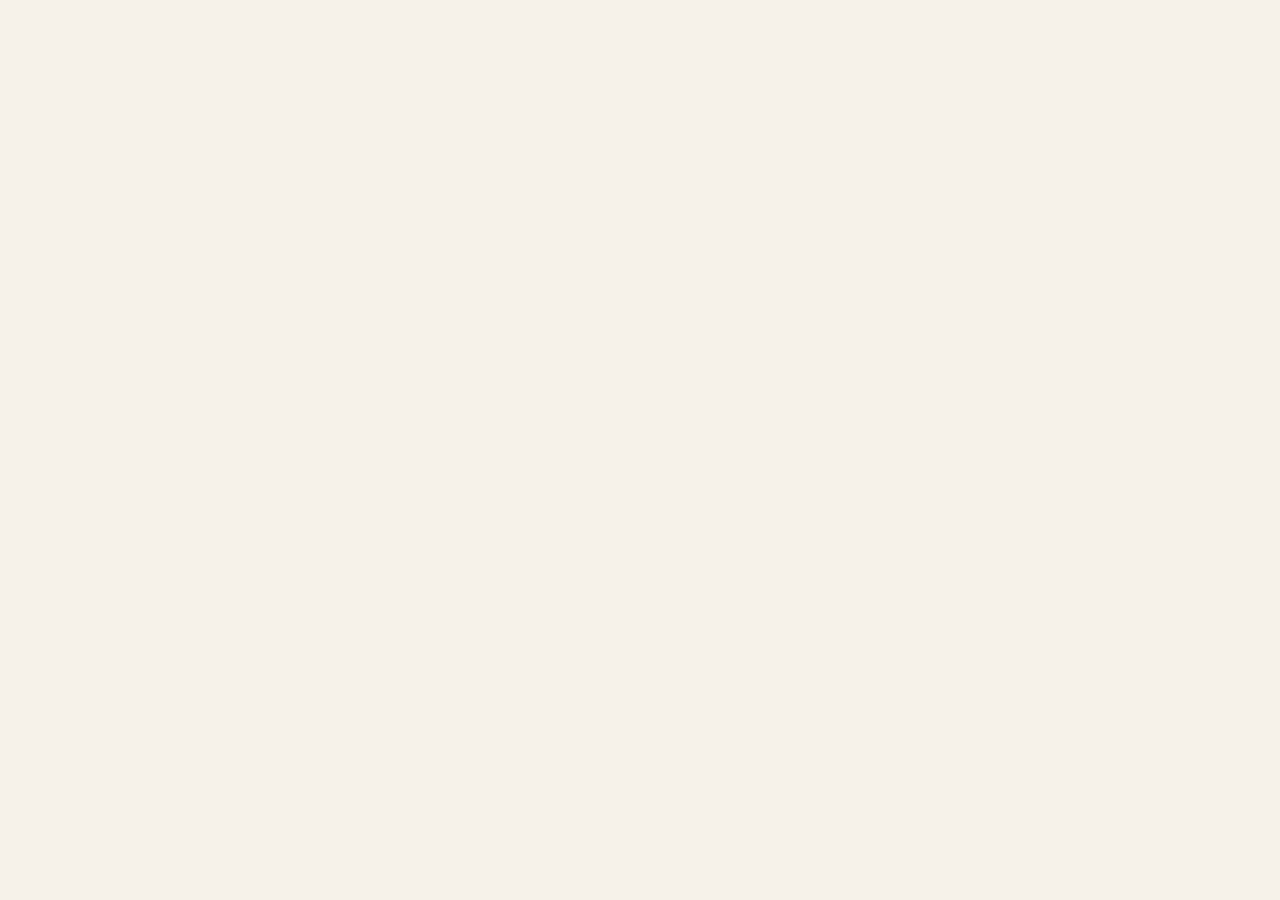
==== index.html @ 8d979647 "actualización SEO" ====
<!DOCTYPE html>
<html lang="es-CL">
<head>
<meta charset="UTF-8">
<!-- Favicons -->
<link rel="icon" type="image/x-icon" href="favicon.ico">
<link rel="icon" type="image/png" sizes="32x32" href="favicon-32.png">
<link rel="apple-touch-icon" sizes="180x180" href="favicon-apple.png">
<link rel="icon" type="image/png" sizes="192x192" href="favicon-192.png">
<link rel="icon" type="image/png" sizes="512x512" href="favicon-512.png">
<meta name="theme-color" content="#050d24">
<meta name="viewport" content="width=device-width, initial-scale=1">

<!-- SEO primario -->
<!-- Geo / local SEO -->
<meta name="geo.region" content="CL-RM">
<meta name="geo.placename" content="Santiago, Chile">
<meta name="geo.position" content="-33.4569;-70.6483">
<meta name="ICBM" content="-33.4569, -70.6483">
<title>RH Gerencial — Consultoría RRHH para PYMEs | Chile y Perú</title>
<meta name="description" content="Consultoría RRHH para PYMEs en Chile y Perú. Diagnóstico, auditoría laboral, transformación digital y cumplimiento normativo. Experiencia gerencial real.">
<meta name="robots" content="index, follow">

<!-- hreflang: CL y PE comparten contenido en español -->
<link rel="alternate" hreflang="es-CL" href="https://rhgerencial.cl/">
<link rel="alternate" hreflang="es-PE" href="https://rhgerencial.cl/">
<link rel="alternate" hreflang="x-default" href="https://rhgerencial.cl/">
<link rel="canonical" href="https://rhgerencial.cl/">

<!-- Open Graph / LinkedIn / Facebook -->
<meta property="og:type" content="website">
<meta property="og:url" content="https://rhgerencial.cl/">
<meta property="og:title" content="RH Gerencial — Consultoría Senior en Gestión de Personas">
<meta property="og:description" content="Escalamos tu área de Personas con experiencia gerencial. RRHH duro, transformación digital y cumplimiento normativo para PYMEs y empresas medianas en Chile y Perú.">
<meta property="og:image" content="https://rhgerencial.cl/assets/og-image.png">
<meta property="og:image:width" content="1200">
<meta property="og:image:height" content="630">
<meta property="og:locale" content="es_CL">
<meta property="og:site_name" content="RH Gerencial">

<!-- Twitter / X Card -->
<meta name="twitter:card" content="summary_large_image">
<meta name="twitter:url" content="https://rhgerencial.cl/">
<meta name="twitter:title" content="RH Gerencial — Consultoría Senior en Gestión de Personas">
<meta name="twitter:description" content="Escalamos tu área de Personas con experiencia gerencial. RRHH duro, transformación digital y cumplimiento normativo para PYMEs en Chile y Perú.">
<meta name="twitter:image" content="https://rhgerencial.cl/assets/og-image.png">

<!-- Schema.org structured data -->
<script type="application/ld+json">
{
  "@context": "https://schema.org",
  "@type": "ProfessionalService",
  "name": "RH Gerencial",
  "description": "Consultoría senior en gestión de personas para PYMEs y empresas medianas. Implementación de procesos de RRHH, transformación digital y cumplimiento normativo.",
  "url": "https://rhgerencial.cl",
  "image": "https://rhgerencial.cl/assets/paola.jpg",
  "logo": "https://rhgerencial.cl/favicon-512.png",
  "telephone": "+56978592310",
  "email": "paolagonzalez@rhgerencial.cl",
  "slogan": "Estrategia · Personas · Resultados",
  "address": {
    "@type": "PostalAddress",
    "addressLocality": "Santiago",
    "addressRegion": "Región Metropolitana",
    "addressCountry": "CL"
  },
  "geo": {
    "@type": "GeoCoordinates",
    "latitude": -33.4569,
    "longitude": -70.6483
  },
  "areaServed": [
    {
      "@type": "Country",
      "name": "Chile"
    },
    {
      "@type": "Country",
      "name": "Perú"
    }
  ],
  "sameAs": [
    "https://www.linkedin.com/in/pao-gonzalez/"
  ],
  "contactPoint": {
    "@type": "ContactPoint",
    "telephone": "+56978592310",
    "contactType": "customer service",
    "availableLanguage": "Spanish"
  },
  "knowsAbout": [
    "Gestión de Recursos Humanos",
    "Auditoría Laboral",
    "Transformación Digital RRHH",
    "Reclutamiento y Selección",
    "Cumplimiento Normativo Laboral",
    "Ley Karin",
    "Ley 40 Horas",
    "HRIS",
    "Desarrollo Organizacional"
  ],
  "founder": {
    "@type": "Person",
    "name": "Paola González",
    "jobTitle": "Consultora Senior y Fundadora",
    "sameAs": "https://www.linkedin.com/in/pao-gonzalez/"
  },
  "hasOfferCatalog": {
    "@type": "OfferCatalog",
    "name": "Servicios de Consultoría RRHH",
    "itemListElement": [
      {
        "@type": "Offer",
        "itemOffered": {
          "@type": "Service",
          "name": "Diagnóstico RRHH",
          "description": "Evaluación integral de cumplimiento, estructura, procesos y brechas críticas del área de personas."
        }
      },
      {
        "@type": "Offer",
        "itemOffered": {
          "@type": "Service",
          "name": "Auditoría Laboral",
          "description": "Revisión de nómina, cotizaciones, contratos, reglamentos y preparación ante fiscalizaciones."
        }
      },
      {
        "@type": "Offer",
        "itemOffered": {
          "@type": "Service",
          "name": "Implementación de Procesos RRHH",
          "description": "Diseño e instalación de onboarding, evaluación de desempeño y clima organizacional."
        }
      },
      {
        "@type": "Offer",
        "itemOffered": {
          "@type": "Service",
          "name": "Reclutamiento y Hunting Ejecutivo",
          "description": "Búsqueda y selección de talento clave en posiciones técnicas, profesionales y gerenciales."
        }
      },
      {
        "@type": "Offer",
        "itemOffered": {
          "@type": "Service",
          "name": "Transformación Digital RRHH",
          "description": "Implementación de HRIS, ATS, firma digital, automatización y herramientas de IA aplicada."
        }
      },
      {
        "@type": "Offer",
        "itemOffered": {
          "@type": "Service",
          "name": "Cumplimiento Normativo Laboral",
          "description": "Adecuación a Ley Karin, Ley 40 Horas, reglamento interno y prevención de riesgos."
        }
      },
      {
        "@type": "Offer",
        "itemOffered": {
          "@type": "Service",
          "name": "Mentoría y Dirección Externa de RRHH",
          "description": "Acompañamiento estratégico continuo al equipo interno para escalar el área de personas."
        }
      }
    ]
  }
}
</script>
<script type="application/ld+json">
{
  "@context": "https://schema.org",
  "@type": "Person",
  "name": "Paola González",
  "jobTitle": "Consultora Senior en Gestión de Personas",
  "description": "Más de 15 años como Gerente y Sub-Gerente de RRHH en ingeniería, telecomunicaciones, retail y start-ups en Chile y Perú. Fundadora de RH Gerencial.",
  "url": "https://rhgerencial.cl",
  "image": "https://rhgerencial.cl/assets/paola.jpg",
  "sameAs": [
    "https://www.linkedin.com/in/pao-gonzalez/"
  ],
  "worksFor": {
    "@type": "Organization",
    "name": "RH Gerencial",
    "url": "https://rhgerencial.cl"
  },
  "knowsAbout": [
    "Recursos Humanos",
    "Gestión de Personas",
    "Transformación Digital",
    "Cumplimiento Laboral Chile",
    "Desarrollo Organizacional"
  ]
}
</script>

<!-- Preload fuentes críticas (latin, primera pantalla) -->
<link rel="preload" href="fonts/font-16.woff2" as="font" type="font/woff2" crossorigin>
<link rel="preload" href="fonts/font-04.woff2" as="font" type="font/woff2" crossorigin>

<!-- Fuentes locales (sin Google Fonts en runtime) -->
<style>
/* latin-ext */
@font-face {
  font-family: 'Instrument Serif';
  font-style: italic;
  font-weight: 400;
  font-display: swap;
  src: url("fonts/font-01.woff2") format('woff2');
  unicode-range: U+0100-02BA, U+02BD-02C5, U+02C7-02CC, U+02CE-02D7, U+02DD-02FF, U+0304, U+0308, U+0329, U+1D00-1DBF, U+1E00-1E9F, U+1EF2-1EFF, U+2020, U+20A0-20AB, U+20AD-20C0, U+2113, U+2C60-2C7F, U+A720-A7FF;
}
/* latin */
@font-face {
  font-family: 'Instrument Serif';
  font-style: italic;
  font-weight: 400;
  font-display: swap;
  src: url("fonts/font-02.woff2") format('woff2');
  unicode-range: U+0000-00FF, U+0131, U+0152-0153, U+02BB-02BC, U+02C6, U+02DA, U+02DC, U+0304, U+0308, U+0329, U+2000-206F, U+20AC, U+2122, U+2191, U+2193, U+2212, U+2215, U+FEFF, U+FFFD;
}
/* latin-ext */
@font-face {
  font-family: 'Instrument Serif';
  font-style: normal;
  font-weight: 400;
  font-display: swap;
  src: url("fonts/font-03.woff2") format('woff2');
  unicode-range: U+0100-02BA, U+02BD-02C5, U+02C7-02CC, U+02CE-02D7, U+02DD-02FF, U+0304, U+0308, U+0329, U+1D00-1DBF, U+1E00-1E9F, U+1EF2-1EFF, U+2020, U+20A0-20AB, U+20AD-20C0, U+2113, U+2C60-2C7F, U+A720-A7FF;
}
/* latin */
@font-face {
  font-family: 'Instrument Serif';
  font-style: normal;
  font-weight: 400;
  font-display: swap;
  src: url("fonts/font-04.woff2") format('woff2');
  unicode-range: U+0000-00FF, U+0131, U+0152-0153, U+02BB-02BC, U+02C6, U+02DA, U+02DC, U+0304, U+0308, U+0329, U+2000-206F, U+20AC, U+2122, U+2191, U+2193, U+2212, U+2215, U+FEFF, U+FFFD;
}
/* latin-ext */
@font-face {
  font-family: 'JetBrains Mono';
  font-style: normal;
  font-weight: 400;
  font-display: swap;
  src: url("fonts/font-09.woff2") format('woff2');
  unicode-range: U+0100-02BA, U+02BD-02C5, U+02C7-02CC, U+02CE-02D7, U+02DD-02FF, U+0304, U+0308, U+0329, U+1D00-1DBF, U+1E00-1E9F, U+1EF2-1EFF, U+2020, U+20A0-20AB, U+20AD-20C0, U+2113, U+2C60-2C7F, U+A720-A7FF;
}
/* latin */
@font-face {
  font-family: 'JetBrains Mono';
  font-style: normal;
  font-weight: 400;
  font-display: swap;
  src: url("fonts/font-10.woff2") format('woff2');
  unicode-range: U+0000-00FF, U+0131, U+0152-0153, U+02BB-02BC, U+02C6, U+02DA, U+02DC, U+0304, U+0308, U+0329, U+2000-206F, U+20AC, U+2122, U+2191, U+2193, U+2212, U+2215, U+FEFF, U+FFFD;
}
/* latin-ext */
@font-face {
  font-family: 'JetBrains Mono';
  font-style: normal;
  font-weight: 500;
  font-display: swap;
  src: url("fonts/font-09.woff2") format('woff2');
  unicode-range: U+0100-02BA, U+02BD-02C5, U+02C7-02CC, U+02CE-02D7, U+02DD-02FF, U+0304, U+0308, U+0329, U+1D00-1DBF, U+1E00-1E9F, U+1EF2-1EFF, U+2020, U+20A0-20AB, U+20AD-20C0, U+2113, U+2C60-2C7F, U+A720-A7FF;
}
/* latin */
@font-face {
  font-family: 'JetBrains Mono';
  font-style: normal;
  font-weight: 500;
  font-display: swap;
  src: url("fonts/font-10.woff2") format('woff2');
  unicode-range: U+0000-00FF, U+0131, U+0152-0153, U+02BB-02BC, U+02C6, U+02DA, U+02DC, U+0304, U+0308, U+0329, U+2000-206F, U+20AC, U+2122, U+2191, U+2193, U+2212, U+2215, U+FEFF, U+FFFD;
}
/* latin-ext */
@font-face {
  font-family: 'Manrope';
  font-style: normal;
  font-weight: 400;
  font-display: swap;
  src: url("fonts/font-15.woff2") format('woff2');
  unicode-range: U+0100-02BA, U+02BD-02C5, U+02C7-02CC, U+02CE-02D7, U+02DD-02FF, U+0304, U+0308, U+0329, U+1D00-1DBF, U+1E00-1E9F, U+1EF2-1EFF, U+2020, U+20A0-20AB, U+20AD-20C0, U+2113, U+2C60-2C7F, U+A720-A7FF;
}
/* latin */
@font-face {
  font-family: 'Manrope';
  font-style: normal;
  font-weight: 400;
  font-display: swap;
  src: url("fonts/font-16.woff2") format('woff2');
  unicode-range: U+0000-00FF, U+0131, U+0152-0153, U+02BB-02BC, U+02C6, U+02DA, U+02DC, U+0304, U+0308, U+0329, U+2000-206F, U+20AC, U+2122, U+2191, U+2193, U+2212, U+2215, U+FEFF, U+FFFD;
}
/* latin-ext */
@font-face {
  font-family: 'Manrope';
  font-style: normal;
  font-weight: 500;
  font-display: swap;
  src: url("fonts/font-15.woff2") format('woff2');
  unicode-range: U+0100-02BA, U+02BD-02C5, U+02C7-02CC, U+02CE-02D7, U+02DD-02FF, U+0304, U+0308, U+0329, U+1D00-1DBF, U+1E00-1E9F, U+1EF2-1EFF, U+2020, U+20A0-20AB, U+20AD-20C0, U+2113, U+2C60-2C7F, U+A720-A7FF;
}
/* latin */
@font-face {
  font-family: 'Manrope';
  font-style: normal;
  font-weight: 500;
  font-display: swap;
  src: url("fonts/font-16.woff2") format('woff2');
  unicode-range: U+0000-00FF, U+0131, U+0152-0153, U+02BB-02BC, U+02C6, U+02DA, U+02DC, U+0304, U+0308, U+0329, U+2000-206F, U+20AC, U+2122, U+2191, U+2193, U+2212, U+2215, U+FEFF, U+FFFD;
}
/* latin-ext */
@font-face {
  font-family: 'Manrope';
  font-style: normal;
  font-weight: 600;
  font-display: swap;
  src: url("fonts/font-15.woff2") format('woff2');
  unicode-range: U+0100-02BA, U+02BD-02C5, U+02C7-02CC, U+02CE-02D7, U+02DD-02FF, U+0304, U+0308, U+0329, U+1D00-1DBF, U+1E00-1E9F, U+1EF2-1EFF, U+2020, U+20A0-20AB, U+20AD-20C0, U+2113, U+2C60-2C7F, U+A720-A7FF;
}
/* latin */
@font-face {
  font-family: 'Manrope';
  font-style: normal;
  font-weight: 600;
  font-display: swap;
  src: url("fonts/font-16.woff2") format('woff2');
  unicode-range: U+0000-00FF, U+0131, U+0152-0153, U+02BB-02BC, U+02C6, U+02DA, U+02DC, U+0304, U+0308, U+0329, U+2000-206F, U+20AC, U+2122, U+2191, U+2193, U+2212, U+2215, U+FEFF, U+FFFD;
}
/* latin-ext */
@font-face {
  font-family: 'Manrope';
  font-style: normal;
  font-weight: 700;
  font-display: swap;
  src: url("fonts/font-15.woff2") format('woff2');
  unicode-range: U+0100-02BA, U+02BD-02C5, U+02C7-02CC, U+02CE-02D7, U+02DD-02FF, U+0304, U+0308, U+0329, U+1D00-1DBF, U+1E00-1E9F, U+1EF2-1EFF, U+2020, U+20A0-20AB, U+20AD-20C0, U+2113, U+2C60-2C7F, U+A720-A7FF;
}
/* latin */
@font-face {
  font-family: 'Manrope';
  font-style: normal;
  font-weight: 700;
  font-display: swap;
  src: url("fonts/font-16.woff2") format('woff2');
  unicode-range: U+0000-00FF, U+0131, U+0152-0153, U+02BB-02BC, U+02C6, U+02DA, U+02DC, U+0304, U+0308, U+0329, U+2000-206F, U+20AC, U+2122, U+2191, U+2193, U+2212, U+2215, U+FEFF, U+FFFD;
}
</style>

<!-- Estilos del sitio -->
<style>
/* RH Gerencial — Sistema visual
   Navy + Dorado. Profesional, confiable, tecnológico.
*/

:root {
  --navy-900: #050d24;
  --navy-800: #0a1838;
  --navy-700: #12224a;
  --navy-600: #1c2f60;
  --gold-500: #c9a961;
  --gold-400: #d4b574;
  --gold-300: #e8d4a0;
  --gold-100: #f5ecd3;
  --bone: #f6f2e9;
  --bone-2: #ede6d6;
  --ink: #0d1226;
  --muted: #6b7388;

  --font-sans: 'Manrope', system-ui, -apple-system, sans-serif;
  --font-display: 'Instrument Serif', 'Newsreader', Georgia, serif;
  --font-mono: 'JetBrains Mono', ui-monospace, monospace;
}

* { box-sizing: border-box; margin: 0; padding: 0; }

html, body {
  font-family: var(--font-sans);
  color: var(--ink);
  background: var(--bone);
  -webkit-font-smoothing: antialiased;
  text-rendering: optimizeLegibility;
}

body { overflow-x: hidden; }

a { color: inherit; text-decoration: none; }
button { font: inherit; cursor: pointer; border: none; background: none; color: inherit; }

img, svg { display: block; max-width: 100%; }

/* ===== Layout ===== */

.page { width: 100%; }

.container {
  width: 100%;
  max-width: 1280px;
  margin: 0 auto;
  padding: 0 32px;
}
@media (max-width: 720px) {
  .container { padding: 0 20px; }
}
@media (max-width: 420px) {
  .container { padding: 0 16px; }
}

/* ===== Navigation ===== */

.nav {
  position: fixed;
  top: 0; left: 0; right: 0;
  z-index: 100;
  padding: 16px 32px;
  display: flex;
  align-items: center;
  justify-content: space-between;
  backdrop-filter: blur(16px) saturate(140%);
  -webkit-backdrop-filter: blur(16px) saturate(140%);
  background: rgba(5, 13, 36, 0.55);
  border-bottom: 1px solid rgba(201, 169, 97, 0.12);
  gap: 16px;
}

.nav-collapse {
  display: flex;
  align-items: center;
  gap: 28px;
}

.nav-burger {
  display: none;
  background: transparent;
  border: 1px solid rgba(201, 169, 97, 0.35);
  width: 42px; height: 42px;
  border-radius: 8px;
  flex-direction: column;
  align-items: center;
  justify-content: center;
  gap: 4px;
  cursor: pointer;
  z-index: 102;
  transition: border-color 0.2s, background 0.2s;
}
.nav-burger:hover { border-color: var(--gold-400); background: rgba(201, 169, 97, 0.08); }
.nav-burger span {
  display: block;
  width: 20px;
  height: 2px;
  background: var(--gold-300);
  border-radius: 1px;
  transition: transform 0.25s ease, opacity 0.2s;
}
.nav.is-open .nav-burger span:nth-child(1) { transform: translateY(6px) rotate(45deg); }
.nav.is-open .nav-burger span:nth-child(2) { opacity: 0; }
.nav.is-open .nav-burger span:nth-child(3) { transform: translateY(-6px) rotate(-45deg); }

.nav-brand {
  display: flex;
  align-items: center;
  gap: 12px;
  color: var(--bone);
}

.nav-brand .logo-mark { width: 36px; height: 36px; }
.nav-brand .wordmark {
  font-family: var(--font-sans);
  font-size: 14px;
  line-height: 1.3;
}
.nav-brand .wordmark b {
  font-style: normal;
  font-family: var(--font-sans);
  font-weight: 700;
  letter-spacing: 0.12em;
  font-size: 14px;
  text-transform: uppercase;
  display: block;
  line-height: 1;
  color: var(--bone);
}
.nav-brand .wordmark span {
  font-size: 10.5px;
  font-family: var(--font-mono);
  font-weight: 500;
  letter-spacing: 0.22em;
  text-transform: uppercase;
  display: block;
  line-height: 1.4;
  color: rgba(201, 169, 97, 0.75);
  margin-top: 4px;
}

.nav-links {
  display: flex;
  gap: 32px;
  align-items: center;
  font-size: 14px;
  color: rgba(246, 242, 233, 0.78);
  font-weight: 500;
}
.nav-links a { transition: color 0.2s; }
.nav-links a:hover { color: var(--gold-400); }

.nav-cta {
  padding: 10px 18px;
  border: 1px solid rgba(201, 169, 97, 0.4);
  color: var(--gold-300);
  border-radius: 999px;
  font-size: 13px;
  font-weight: 600;
  letter-spacing: 0.04em;
  transition: all 0.2s;
}
.nav-cta:hover {
  background: var(--gold-500);
  border-color: var(--gold-500);
  color: var(--navy-900);
}

@media (max-width: 880px) {
  .nav { padding: 14px 20px; }
  .nav-burger { display: flex; }
  .nav-collapse {
    position: fixed;
    top: 0; right: 0;
    width: min(360px, 88vw);
    height: 100vh;
    background: var(--navy-900);
    border-left: 1px solid rgba(201, 169, 97, 0.2);
    flex-direction: column;
    align-items: stretch;
    gap: 0;
    padding: 96px 28px 32px;
    transform: translateX(100%);
    transition: transform 0.3s ease;
    box-shadow: -20px 0 60px rgba(0, 0, 0, 0.5);
    overflow-y: auto;
  }
  .nav-collapse.is-open { transform: translateX(0); }
  .nav-links {
    display: flex !important;
    flex-direction: column;
    gap: 0;
    width: 100%;
  }
  .nav-links a {
    padding: 18px 4px;
    border-bottom: 1px solid rgba(246, 242, 233, 0.08);
    font-size: 17px;
    font-weight: 600;
    color: var(--bone);
    transition: color 0.2s, padding-left 0.2s;
  }
  .nav-links a:hover { color: var(--gold-300); padding-left: 12px; }
  .nav-cta {
    margin-top: 28px;
    text-align: center;
    padding: 16px 22px;
    background: var(--gold-500);
    color: var(--navy-900);
    border-color: var(--gold-500);
  }
  .nav-brand .wordmark span { display: none; }
  .nav-brand .wordmark b { font-size: 13px; }
}
@media (max-width: 760px) {
  .nav-links { display: flex; }
}

/* ===== Hero ===== */

.hero {
  position: relative;
  min-height: 100vh;
  background: var(--navy-900);
  color: var(--bone);
  overflow: hidden;
  display: flex;
  align-items: center;
  padding: 140px 0 100px;
}
@media (max-width: 880px) {
  .hero { padding: 110px 0 70px; min-height: auto; }
}
@media (max-width: 560px) {
  .hero { padding: 100px 0 60px; }
}

.hero-bg {
  position: absolute;
  inset: 0;
  z-index: 0;
  pointer-events: none;
}

.hero-content {
  position: relative;
  z-index: 2;
  display: grid;
  grid-template-columns: 1.3fr 1fr;
  gap: 80px;
  align-items: center;
}

@media (max-width: 980px) {
  .hero-content { grid-template-columns: 1fr; gap: 48px; }
  .hero-mark { order: -1; }
}
@media (max-width: 560px) {
  .hero-content { gap: 36px; }
}

.eyebrow {
  display: inline-flex;
  align-items: center;
  gap: 12px;
  font-size: 12px;
  letter-spacing: 0.32em;
  text-transform: uppercase;
  color: var(--gold-400);
  font-weight: 600;
  margin-bottom: 28px;
  flex-wrap: wrap;
  line-height: 1.3;
}
@media (max-width: 480px) {
  .eyebrow { font-size: 10.5px; letter-spacing: 0.24em; margin-bottom: 20px; }
}
.eyebrow::before {
  content: '';
  width: 28px;
  height: 1px;
  background: var(--gold-400);
  flex-shrink: 0;
}

.hero h1 {
  font-family: var(--font-sans);
  font-size: clamp(36px, 6.5vw, 84px);
  line-height: 1;
  letter-spacing: -0.035em;
  font-weight: 800;
  margin-bottom: 28px;
  word-break: break-word;
}
@media (max-width: 480px) {
  .hero h1 { font-size: clamp(32px, 10vw, 44px); line-height: 1.02; }
  .hero h1 br { display: none; }
}
.hero h1 em {
  font-style: normal;
  color: var(--gold-300);
  font-weight: 800;
}

.hero-sub {
  font-size: 18px;
  line-height: 1.6;
  color: rgba(246, 242, 233, 0.75);
  max-width: 560px;
  margin-bottom: 40px;
}
@media (max-width: 560px) {
  .hero-sub { font-size: 16px; }
}

.hero-ctas { display: flex; gap: 16px; flex-wrap: wrap; }
@media (max-width: 480px) {
  .hero-ctas { gap: 12px; }
  .hero-ctas .btn { width: 100%; justify-content: center; }
}

.btn {
  display: inline-flex;
  align-items: center;
  gap: 10px;
  padding: 16px 28px;
  border-radius: 999px;
  font-weight: 600;
  font-size: 14px;
  letter-spacing: 0.04em;
  transition: all 0.25s;
}
.btn-primary {
  background: var(--gold-500);
  color: var(--navy-900);
}
.btn-primary:hover { background: var(--gold-300); transform: translateY(-1px); }
.btn-ghost {
  border: 1px solid rgba(246, 242, 233, 0.25);
  color: var(--bone);
}
.btn-ghost:hover { border-color: var(--gold-400); color: var(--gold-300); }

.btn .arrow { transition: transform 0.25s; }
.btn:hover .arrow { transform: translateX(4px); }

.hero-mark {
  display: flex;
  justify-content: center;
  align-items: center;
  position: relative;
}
.hero-mark-frame {
  position: relative;
  padding: 44px 38px;
  border: 1px solid rgba(201, 169, 97, 0.3);
  background: rgba(10, 24, 56, 0.4);
  backdrop-filter: blur(8px);
  -webkit-backdrop-filter: blur(8px);
  max-width: 100%;
  width: 100%;
  max-width: 480px;
  overflow: hidden;
  box-sizing: border-box;
}
.hero-mark-frame svg {
  display: block;
  width: 100%;
  height: auto;
  max-width: 100%;
}
@media (max-width: 880px) {
  .hero-mark-frame { padding: 28px 22px; max-width: 420px; }
}
@media (max-width: 480px) {
  .hero-mark-frame { padding: 22px 16px; max-width: 100%; }
}
.hero-mark-frame::before, .hero-mark-frame::after {
  content: '';
  position: absolute;
  width: 20px; height: 20px;
  border-color: var(--gold-500);
  border-style: solid;
  border-width: 0;
}
.hero-mark-frame::before {
  top: -1px; left: -1px;
  border-top-width: 2px; border-left-width: 2px;
}
.hero-mark-frame::after {
  bottom: -1px; right: -1px;
  border-bottom-width: 2px; border-right-width: 2px;
}

/* Stats strip */
.hero-stats {
  position: relative;
  z-index: 2;
  margin-top: 80px;
  display: grid;
  grid-template-columns: repeat(4, 1fr);
  gap: 32px;
  padding-top: 32px;
  border-top: 1px solid rgba(246, 242, 233, 0.12);
}
@media (max-width: 880px) {
  .hero-stats { margin-top: 50px; gap: 24px; }
  .hero-stats .stat-num { font-size: 42px; }
}
.hero-stats .stat-num {
  font-family: var(--font-sans);
  font-size: 52px;
  font-weight: 800;
  color: var(--gold-300);
  line-height: 1;
  margin-bottom: 10px;
  letter-spacing: -0.03em;
}
.hero-stats .stat-num sup { font-size: 22px; vertical-align: top; margin-left: 2px; color: var(--gold-500); font-weight: 700; }
.hero-stats .stat-label {
  font-family: var(--font-mono);
  font-size: 11px;
  letter-spacing: 0.22em;
  text-transform: uppercase;
  color: rgba(246, 242, 233, 0.55);
  font-weight: 500;
}

@media (max-width: 760px) {
  .hero-stats { grid-template-columns: repeat(2, 1fr); }
}

/* Hero tech bar */
.hero-tech-bar {
  margin-top: 36px;
  display: flex;
  align-items: center;
  flex-wrap: wrap;
  gap: 10px 14px;
  padding: 14px 0;
  border-top: 1px dashed rgba(201, 169, 97, 0.22);
  border-bottom: 1px dashed rgba(201, 169, 97, 0.22);
}
@media (max-width: 560px) {
  .hero-tech-bar { gap: 8px 10px; padding: 12px 0; }
  .tech-tag { font-size: 10.5px; padding: 4px 8px; }
}
.tech-label {
  font-family: var(--font-mono);
  font-size: 10px;
  letter-spacing: 0.28em;
  text-transform: uppercase;
  color: rgba(201, 169, 97, 0.75);
  font-weight: 600;
  margin-right: 4px;
}
.tech-tag {
  font-family: var(--font-mono);
  font-size: 11px;
  letter-spacing: 0.06em;
  padding: 5px 10px;
  border: 1px solid rgba(201, 169, 97, 0.3);
  color: rgba(246, 242, 233, 0.85);
  font-weight: 500;
}

/* ===== Section base ===== */

section.block {
  padding: 120px 0;
  position: relative;
}
@media (max-width: 880px) { section.block { padding: 80px 0; } }
@media (max-width: 560px) { section.block { padding: 64px 0; } }

.section-head {
  display: grid;
  grid-template-columns: 1fr 1.4fr;
  gap: 60px;
  margin-bottom: 80px;
  align-items: end;
}
@media (max-width: 880px) {
  .section-head { margin-bottom: 50px; }
}
@media (max-width: 860px) {
  .section-head { grid-template-columns: 1fr; gap: 24px; }
}

.section-head .label {
  font-size: 12px;
  letter-spacing: 0.32em;
  text-transform: uppercase;
  color: var(--gold-500);
  font-weight: 600;
  margin-bottom: 16px;
  display: flex;
  align-items: center;
  gap: 12px;
}
.section-head .label::before {
  content: '';
  width: 32px;
  height: 1px;
  background: var(--gold-500);
}
.section-head h2 {
  font-family: var(--font-sans);
  font-size: clamp(34px, 4.6vw, 56px);
  line-height: 1.02;
  letter-spacing: -0.03em;
  font-weight: 800;
}
.section-head h2 em {
  font-style: normal;
  color: var(--gold-500);
  font-weight: 800;
}
.section-head .lede {
  font-size: 17px;
  line-height: 1.65;
  color: var(--muted);
  max-width: 540px;
}

/* ===== Tagline band ===== */

.tagline-band {
  background: var(--navy-900);
  color: var(--bone);
  padding: 50px 0;
  border-top: 1px solid rgba(201, 169, 97, 0.2);
  border-bottom: 1px solid rgba(201, 169, 97, 0.2);
  overflow: hidden;
  position: relative;
}
.tagline-band::before,
.tagline-band::after {
  content: '';
  position: absolute;
  left: 0; right: 0;
  height: 1px;
  background: linear-gradient(90deg, transparent, var(--gold-500) 50%, transparent);
  opacity: 0.4;
}
.tagline-band::before { top: 0; }
.tagline-band::after  { bottom: 0; }
.tagline-inner {
  display: flex;
  align-items: center;
  justify-content: center;
  gap: clamp(20px, 4vw, 60px);
  flex-wrap: wrap;
}
.tagline-word {
  font-family: var(--font-sans);
  font-weight: 800;
  font-size: clamp(28px, 5vw, 56px);
  line-height: 1;
  letter-spacing: -0.035em;
  color: var(--gold-300);
  text-transform: lowercase;
}
.tagline-word:nth-child(3) {
  color: var(--bone);
}
.tagline-word:nth-child(5) {
  color: var(--gold-500);
}
.tagline-dot {
  width: 10px; height: 10px;
  background: var(--gold-500);
  flex-shrink: 0;
}

/* ===== Services ===== */

.services-block { background: var(--bone); }

.services-grid {
  display: grid;
  grid-template-columns: repeat(4, 1fr);
  gap: 16px;
}
@media (max-width: 1100px) { .services-grid { grid-template-columns: repeat(2, 1fr); } }
@media (max-width: 600px) { .services-grid { grid-template-columns: 1fr; } }

.service-card {
  background: #fff;
  border: 1px solid rgba(13, 18, 38, 0.08);
  border-radius: 4px;
  padding: 28px 24px 24px;
  transition: all 0.25s;
  display: flex;
  flex-direction: column;
  gap: 14px;
  position: relative;
  overflow: hidden;
}
.service-card.is-highlight {
  background: linear-gradient(180deg, #fff, #fbf6ea);
  border-color: rgba(201, 169, 97, 0.5);
}
.service-card::before {
  content: '';
  position: absolute;
  top: 0; left: 0; right: 0; height: 2px;
  background: var(--gold-500);
  transform: scaleX(0); transform-origin: left;
  transition: transform 0.3s;
}
.service-card:hover { transform: translateY(-3px); border-color: rgba(201, 169, 97, 0.5); box-shadow: 0 18px 40px -20px rgba(10,24,56,0.18); }
.service-card:hover::before { transform: scaleX(1); }
.service-card.is-highlight::before { transform: scaleX(1); background: var(--gold-500); }

.sc-head {
  display: flex; align-items: center; justify-content: space-between;
  padding-bottom: 14px;
  border-bottom: 1px solid rgba(13,18,38,0.08);
}
.sc-num {
  font-family: var(--font-mono);
  font-size: 11px; letter-spacing: 0.18em;
  color: var(--gold-500); font-weight: 600;
}
.sc-cat {
  font-family: var(--font-mono);
  font-size: 9px; letter-spacing: 0.28em;
  color: var(--muted); font-weight: 600;
  text-transform: uppercase;
}
.service-card h3 {
  font-family: var(--font-sans);
  font-size: 19px;
  font-weight: 700;
  line-height: 1.2;
  letter-spacing: -0.01em;
  color: var(--navy-900);
}
.service-card p {
  font-size: 13.5px;
  line-height: 1.55;
  color: var(--muted);
  flex: 1;
}
.sc-list {
  list-style: none;
  display: flex; flex-direction: column; gap: 6px;
  margin-top: 4px;
}
.sc-list li {
  font-size: 12px;
  color: var(--navy-700);
  display: flex; align-items: center; gap: 8px;
  font-weight: 500;
}
.sc-list .dot {
  width: 6px; height: 6px;
  background: var(--gold-500);
  display: inline-block;
}
.service-card .more {
  font-family: var(--font-mono);
  font-size: 11px;
  font-weight: 600;
  letter-spacing: 0.16em;
  text-transform: uppercase;
  color: var(--navy-900);
  display: flex; align-items: center; gap: 8px;
  margin-top: 8px;
  padding-top: 14px;
  border-top: 1px solid rgba(13,18,38,0.06);
  transition: gap 0.2s, color 0.2s;
}
.service-card:hover .more { gap: 12px; color: var(--gold-500); }

/* ===== Process ===== */

.process-block {
  background: var(--navy-900);
  color: var(--bone);
  overflow: hidden;
  position: relative;
}
.process-block .section-bg {
  position: absolute;
  inset: 0;
  z-index: 0;
  opacity: 0.35;
  pointer-events: none;
}
.process-block .container { position: relative; z-index: 1; }
.process-block .section-head .label { color: var(--gold-400); }
.process-block .section-head .label::before { background: var(--gold-400); }
.process-block .section-head h2 em { color: var(--gold-300); }
.process-block .section-head .lede { color: rgba(246, 242, 233, 0.7); }

.process-grid {
  display: grid;
  grid-template-columns: repeat(3, 1fr);
  gap: 24px;
}
@media (max-width: 880px) { .process-grid { grid-template-columns: 1fr; } }

.process-card {
  border: 1px solid rgba(201, 169, 97, 0.22);
  background: rgba(10, 24, 56, 0.4);
  padding: 30px;
  border-radius: 4px;
  display: flex; flex-direction: column; gap: 14px;
  position: relative;
  backdrop-filter: blur(8px);
  -webkit-backdrop-filter: blur(8px);
}
.process-card::before {
  content: '';
  position: absolute; top: 0; left: 0;
  width: 60%; height: 2px;
  background: var(--gold-500);
}
.pc-num {
  font-family: var(--font-mono);
  font-size: 11px;
  letter-spacing: 0.24em;
  color: var(--gold-500);
  font-weight: 600;
}
.pc-meta {
  font-family: var(--font-mono);
  font-size: 10px;
  letter-spacing: 0.24em;
  color: rgba(246, 242, 233, 0.5);
  text-transform: uppercase;
  position: absolute;
  top: 30px;
  right: 30px;
}
.process-card h4 {
  font-family: var(--font-sans);
  font-size: 26px;
  font-weight: 700;
  letter-spacing: -0.015em;
  line-height: 1.1;
  margin-top: 8px;
}
.process-card p {
  font-size: 14.5px;
  line-height: 1.6;
  color: rgba(246, 242, 233, 0.7);
}
.pc-out {
  margin-top: auto;
  padding-top: 18px;
  border-top: 1px solid rgba(246, 242, 233, 0.1);
  display: flex;
  flex-direction: column;
  gap: 4px;
}
.pc-out .k {
  font-family: var(--font-mono);
  font-size: 10px;
  letter-spacing: 0.24em;
  color: rgba(201, 169, 97, 0.7);
  text-transform: uppercase;
}
.pc-out .v {
  font-size: 14px;
  color: var(--gold-300);
  font-weight: 600;
}

/* ===== Industries / clientes ===== */

.clients-block { background: var(--bone-2); padding: 70px 0; }
.clients-head { margin-bottom: 32px; }
.label-mono {
  font-family: var(--font-mono);
  font-size: 11px;
  letter-spacing: 0.28em;
  text-transform: uppercase;
  color: var(--muted);
  font-weight: 600;
}
.industries-grid {
  display: grid;
  grid-template-columns: repeat(6, 1fr);
  gap: 16px;
}
@media (max-width: 880px) { .industries-grid { grid-template-columns: repeat(3, 1fr); } }
@media (max-width: 520px) { .industries-grid { grid-template-columns: repeat(2, 1fr); } }
.ind {
  border: 1px solid rgba(13, 18, 38, 0.1);
  background: #fff;
  padding: 20px 16px;
  display: flex; flex-direction: column; gap: 8px;
  align-items: flex-start;
  border-radius: 3px;
  position: relative;
}
.ind::before {
  content: '';
  position: absolute;
  top: 0; left: 0;
  width: 24px; height: 1px;
  background: var(--gold-500);
}
.ind-code {
  font-family: var(--font-mono);
  font-size: 11px;
  letter-spacing: 0.16em;
  color: var(--gold-500);
  font-weight: 700;
}
.ind-name {
  font-size: 14px;
  font-weight: 600;
  color: var(--navy-900);
  letter-spacing: -0.01em;
}

/* ===== Quote / about ===== */

.about-block { background: var(--bone); }
.about-grid {
  display: grid;
  grid-template-columns: 1fr 1fr;
  gap: 80px;
  align-items: center;
}
@media (max-width: 880px) {
  .about-grid { grid-template-columns: 1fr; gap: 50px; }
}
.about-visual {
  aspect-ratio: 4/5;
  background: var(--navy-900);
  border-radius: 4px;
  overflow: hidden;
  position: relative;
  border: 1px solid rgba(13, 18, 38, 0.1);
}
.about-frame-mark {
  position: absolute;
  top: 18px; left: 18px; z-index: 2;
  opacity: 0.75;
}
.about-frame-corner {
  position: absolute; z-index: 2;
  width: 18px; height: 18px;
  border: 2px solid var(--gold-500);
  border-style: solid;
}
.about-frame-corner.tl { top: 10px; left: 10px; border-right: none; border-bottom: none; }
.about-frame-corner.tr { top: 10px; right: 10px; border-left: none; border-bottom: none; }
.about-frame-corner.bl { bottom: 10px; left: 10px; border-right: none; border-top: none; }
.about-frame-corner.br { bottom: 10px; right: 10px; border-left: none; border-top: none; }

.about-visual .placeholder {
  position: absolute;
  inset: 0;
  background:
    repeating-linear-gradient(45deg, rgba(201,169,97,0.04) 0, rgba(201,169,97,0.04) 2px, transparent 2px, transparent 14px),
    var(--navy-800);
  display: flex;
  align-items: center;
  justify-content: center;
  color: rgba(201, 169, 97, 0.55);
  font-family: var(--font-mono);
  font-size: 11px;
  letter-spacing: 0.18em;
  text-transform: uppercase;
  text-align: center;
  padding: 30px;
}
.about-text h2.about-name,
.about-text h2 {
  font-family: var(--font-sans);
  font-size: clamp(40px, 5vw, 60px);
  line-height: 1;
  letter-spacing: -0.035em;
  font-weight: 800;
  margin-bottom: 8px;
  color: var(--navy-900);
}
.about-role {
  font-family: var(--font-mono);
  font-size: 12px;
  letter-spacing: 0.22em;
  text-transform: uppercase;
  color: var(--gold-500);
  font-weight: 600;
  margin-bottom: 28px;
}
.about-text p {
  font-size: 16px;
  line-height: 1.7;
  color: var(--muted);
  margin-bottom: 16px;
}
.about-text p strong {
  color: var(--navy-900);
  font-weight: 700;
}
.about-meta {
  margin-top: 32px;
  padding-top: 28px;
  border-top: 1px solid rgba(13, 18, 38, 0.12);
  display: grid;
  grid-template-columns: repeat(3, 1fr);
  gap: 20px;
}
.about-meta .item .k {
  font-family: var(--font-mono);
  font-size: 10px;
  letter-spacing: 0.22em;
  text-transform: uppercase;
  color: var(--muted);
  margin-bottom: 6px;
  font-weight: 600;
}
.about-meta .item .v {
  font-family: var(--font-sans);
  font-size: 22px;
  font-weight: 800;
  color: var(--navy-900);
  letter-spacing: -0.02em;
}
.linkedin-link {
  display: inline-flex;
  align-items: center;
  gap: 8px;
  margin-top: 24px;
  font-family: var(--font-mono);
  font-size: 12px;
  letter-spacing: 0.16em;
  text-transform: uppercase;
  color: var(--gold-500);
  font-weight: 600;
  padding-bottom: 4px;
  border-bottom: 1px solid var(--gold-500);
  transition: gap 0.2s, color 0.2s;
}
.linkedin-link:hover { gap: 14px; color: var(--navy-900); border-color: var(--navy-900); }

/* ===== Differentiators ===== */

.diff-block {
  background: var(--bone-2);
  padding: 100px 0;
  border-top: 1px solid rgba(13, 18, 38, 0.06);
  border-bottom: 1px solid rgba(13, 18, 38, 0.06);
}
.diff-grid {
  display: grid;
  grid-template-columns: repeat(4, 1fr);
  gap: 0;
  border-top: 1px solid rgba(13, 18, 38, 0.12);
  border-left: 1px solid rgba(13, 18, 38, 0.12);
}
@media (max-width: 1000px) { .diff-grid { grid-template-columns: repeat(2, 1fr); } }
@media (max-width: 560px) { .diff-grid { grid-template-columns: 1fr; } }
.diff-item {
  padding: 36px 32px;
  border-right: 1px solid rgba(13, 18, 38, 0.12);
  border-bottom: 1px solid rgba(13, 18, 38, 0.12);
  background: var(--bone);
  position: relative;
  display: flex; flex-direction: column; gap: 14px;
  transition: background 0.25s;
}
.diff-item:hover { background: #fff; }
.diff-letter {
  font-family: var(--font-sans);
  font-size: 28px;
  font-weight: 800;
  color: var(--gold-500);
  line-height: 1;
  width: 44px; height: 44px;
  display: flex; align-items: center; justify-content: center;
  border: 1.5px solid var(--gold-500);
  margin-bottom: 8px;
}
.diff-item h4 {
  font-family: var(--font-sans);
  font-size: 20px;
  font-weight: 700;
  line-height: 1.2;
  letter-spacing: -0.015em;
  color: var(--navy-900);
}
.diff-item p {
  font-size: 14px;
  line-height: 1.6;
  color: var(--muted);
}

/* ===== CTA ===== */

.cta-block {
  background: var(--navy-900);
  color: var(--bone);
  position: relative;
  overflow: hidden;
}
.cta-block .section-bg {
  position: absolute; inset: 0; z-index: 0; pointer-events: none;
}
.cta-block .container { position: relative; z-index: 1; }
.cta-inner {
  padding: 110px 0;
  text-align: center;
  max-width: 820px;
  margin: 0 auto;
  display: flex; flex-direction: column; align-items: center;
}
.cta-mark { margin-bottom: 36px; }
.cta-inner h2 {
  font-family: var(--font-sans);
  font-size: clamp(40px, 6vw, 72px);
  line-height: 1.05;
  letter-spacing: -0.035em;
  font-weight: 800;
  margin-bottom: 32px;
}
.cta-inner h2 em {
  color: var(--gold-300);
  font-style: normal;
  font-weight: 800;
}
.cta-inner p {
  font-size: 17px;
  color: rgba(246, 242, 233, 0.7);
  line-height: 1.6;
  margin-bottom: 36px;
}
.cta-actions {
  display: flex; gap: 16px; flex-wrap: wrap;
  justify-content: center;
  margin-bottom: 32px;
}
@media (max-width: 480px) {
  .cta-actions .btn { width: 100%; justify-content: center; }
}

/* Tagline band responsive */
@media (max-width: 560px) {
  .tagline-band { padding: 36px 0; }
  .tagline-inner { gap: 14px; }
  .tagline-dot { width: 7px; height: 7px; }
}
.cta-direct {
  margin-top: 12px;
  padding-top: 24px;
  border-top: 1px solid rgba(246, 242, 233, 0.1);
  width: 100%;
  max-width: 420px;
}
.cta-direct a {
  font-family: var(--font-mono);
  font-size: 13px;
  color: var(--gold-300);
  letter-spacing: 0.06em;
  border-bottom: 1px solid rgba(201, 169, 97, 0.3);
  padding-bottom: 2px;
  transition: border-color 0.2s, color 0.2s;
}
.cta-direct a:hover { color: var(--gold-500); border-color: var(--gold-500); }

/* ===== Footer ===== */

footer {
  background: var(--navy-900);
  color: rgba(246, 242, 233, 0.7);
  padding: 60px 0 32px;
  border-top: 1px solid rgba(201, 169, 97, 0.12);
}
.footer-grid {
  display: grid;
  grid-template-columns: 1.4fr 1fr 1fr 1fr;
  gap: 40px;
  margin-bottom: 50px;
}
@media (max-width: 760px) { .footer-grid { grid-template-columns: 1fr 1fr; } }

.footer-brand .desc {
  font-size: 14px;
  line-height: 1.6;
  margin-top: 16px;
  color: rgba(246, 242, 233, 0.55);
  max-width: 320px;
}
.footer-col h5 {
  font-size: 11px;
  letter-spacing: 0.24em;
  text-transform: uppercase;
  color: var(--gold-400);
  font-weight: 600;
  margin-bottom: 18px;
}
.footer-col ul { list-style: none; display: flex; flex-direction: column; gap: 10px; }
.footer-col a { font-size: 14px; transition: color 0.2s; }
.footer-col a:hover { color: var(--gold-300); }

.footer-bottom {
  padding-top: 24px;
  border-top: 1px solid rgba(246, 242, 233, 0.08);
  display: flex;
  justify-content: space-between;
  align-items: center;
  font-size: 12px;
  color: rgba(246, 242, 233, 0.4);
  letter-spacing: 0.08em;
}

/* ===== Logo card frames (used inside about) ===== */
.logo-spec {
  display: inline-flex;
  flex-direction: column;
  gap: 16px;
  padding: 24px 30px;
  border: 1px solid rgba(201, 169, 97, 0.25);
  border-radius: 14px;
  background: rgba(5, 13, 36, 0.5);
}

/* ===== WhatsApp floating button ===== */

.wa-float {
  position: fixed;
  bottom: 28px;
  right: 28px;
  z-index: 200;
  width: 60px;
  height: 60px;
  border-radius: 50%;
  background: #25d366;
  color: #fff;
  display: flex;
  align-items: center;
  justify-content: center;
  box-shadow: 0 12px 28px rgba(37, 211, 102, 0.35), 0 4px 12px rgba(0, 0, 0, 0.18);
  transition: transform 0.2s ease, box-shadow 0.2s ease;
  animation: wa-pulse 2.4s ease-out infinite;
}
.wa-float::before {
  content: '';
  position: absolute;
  inset: 0;
  border-radius: 50%;
  background: #25d366;
  z-index: -1;
  opacity: 0.55;
  animation: wa-ring 2.4s ease-out infinite;
}
.wa-float:hover {
  transform: translateY(-3px) scale(1.05);
  box-shadow: 0 18px 36px rgba(37, 211, 102, 0.45), 0 6px 14px rgba(0, 0, 0, 0.22);
}
.wa-float:hover .wa-tooltip { opacity: 1; transform: translateX(0); }
.wa-tooltip {
  position: absolute;
  right: 72px;
  top: 50%;
  transform: translateY(-50%) translateX(8px);
  background: var(--navy-900);
  color: var(--bone);
  padding: 8px 14px;
  border-radius: 4px;
  font-family: var(--font-sans);
  font-size: 12px;
  font-weight: 600;
  letter-spacing: 0.04em;
  white-space: nowrap;
  opacity: 0;
  pointer-events: none;
  transition: opacity 0.2s, transform 0.2s;
  border: 1px solid rgba(201, 169, 97, 0.3);
}
.wa-tooltip::after {
  content: '';
  position: absolute;
  right: -5px;
  top: 50%;
  transform: translateY(-50%) rotate(45deg);
  width: 8px;
  height: 8px;
  background: var(--navy-900);
  border-right: 1px solid rgba(201, 169, 97, 0.3);
  border-top: 1px solid rgba(201, 169, 97, 0.3);
}

@keyframes wa-pulse {
  0%, 100% { box-shadow: 0 12px 28px rgba(37, 211, 102, 0.35), 0 4px 12px rgba(0, 0, 0, 0.18), 0 0 0 0 rgba(37, 211, 102, 0); }
  50% { box-shadow: 0 12px 28px rgba(37, 211, 102, 0.35), 0 4px 12px rgba(0, 0, 0, 0.18), 0 0 0 8px rgba(37, 211, 102, 0); }
}
@keyframes wa-ring {
  0% { transform: scale(1); opacity: 0.55; }
  100% { transform: scale(1.6); opacity: 0; }
}

@media (max-width: 640px) {
  .wa-float { bottom: 20px; right: 20px; width: 54px; height: 54px; }
  .wa-tooltip { display: none; }
}

/* Reduce motion */
@media (prefers-reduced-motion: reduce) {
  *, *::before, *::after {
    animation-duration: 0.01ms !important;
    transition-duration: 0.01ms !important;
  }
}
</style>
<style>

  html, body { overflow-x: hidden; max-width: 100%; }
  .hero, .hero-content, .container { max-width: 100%; }
  .hero-content { min-width: 0; }
  .hero-content > * { min-width: 0; }
  .hero h1 { overflow-wrap: anywhere; }
  .hero-sub { overflow-wrap: anywhere; }
  .hero-mark-frame { max-width: 100% !important; }
  .hero-mark-frame svg { max-width: 100%; height: auto; }
  @media (max-width: 980px) {
    .hero-mark-frame { max-width: 420px !important; }
  }
  @media (max-width: 480px) {
    .hero-mark-frame { max-width: 100% !important; }
  }
</style>
<style>

  .about-visual {
    width: 80%;
    justify-self: center;
    align-self: center;
  }
  @media (max-width: 880px) {
    .about-visual { width: 80%; max-width: 380px; }
  }
  .about-visual .about-photo {
    position: absolute;
    inset: 0;
    width: 100%;
    height: 100%;
    object-fit: cover;
    object-position: center 25%;
    display: block;
    z-index: 1;
  }
</style>

<!-- React 18 producción (~142 KB total vs ~1.19 MB) -->
<script src="vendor/react.production.min.js"></script>
<script src="vendor/react-dom.production.min.js"></script>

</head>
<body>
<div id="root"></div>
<!-- Fallback para crawlers sin JS -->
<noscript>
  <div style="font-family:sans-serif;max-width:760px;margin:60px auto;padding:0 24px">
    <h1>RH Gerencial — Consultoría Senior en Gestión de Personas</h1>
    <p>Consultoría senior en RRHH para PYMEs y empresas medianas en Chile y Perú. Diagnóstico, auditoría laboral, transformación digital y cumplimiento normativo.</p>
    <p>Contacto: <a href="mailto:paolagonzalez@rhgerencial.cl">paolagonzalez@rhgerencial.cl</a> · <a href="https://wa.me/56978592310">WhatsApp +56 9 7859 2310</a></p>
    <p>Para usar este sitio, habilita JavaScript en tu navegador.</p>
  </div>
</noscript>

<script src="src/logos.js"></script>
<script src="src/backgrounds.js"></script>
<script src="src/app.js"></script>

</body>
</html>
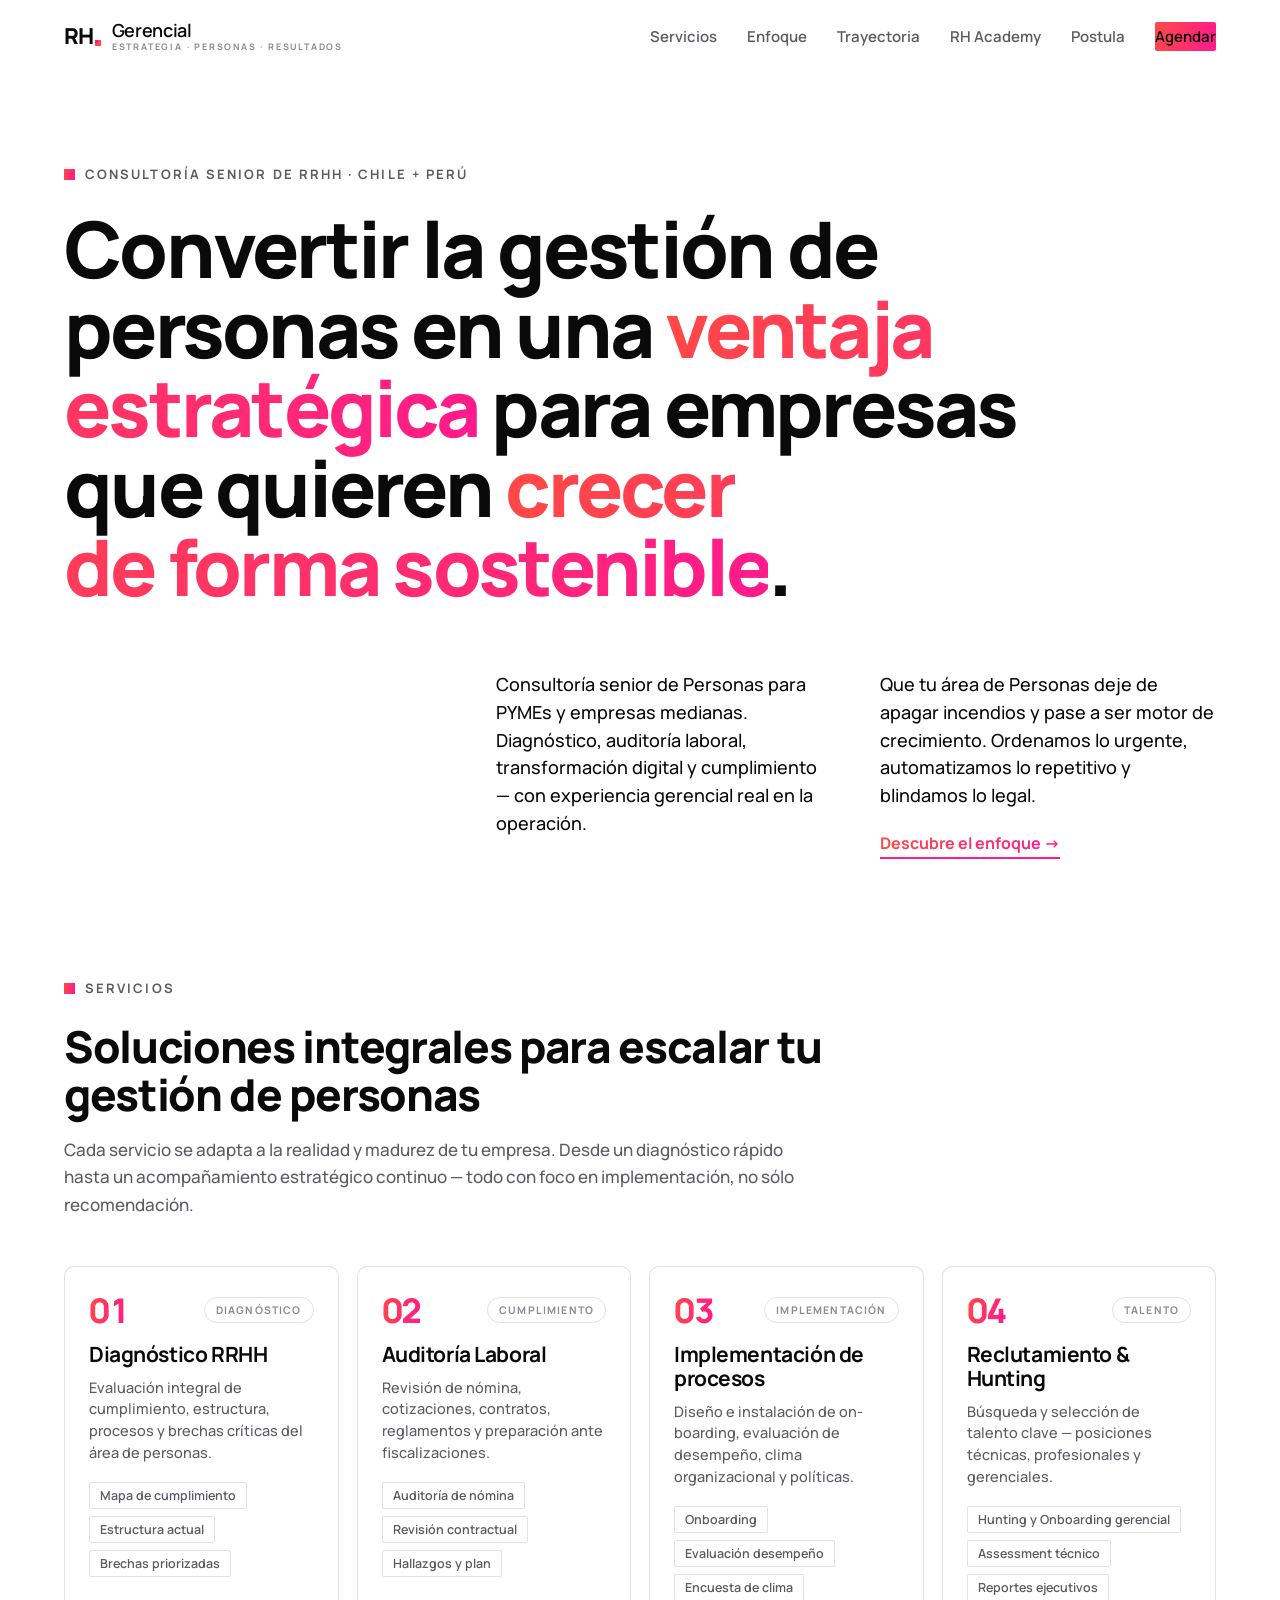
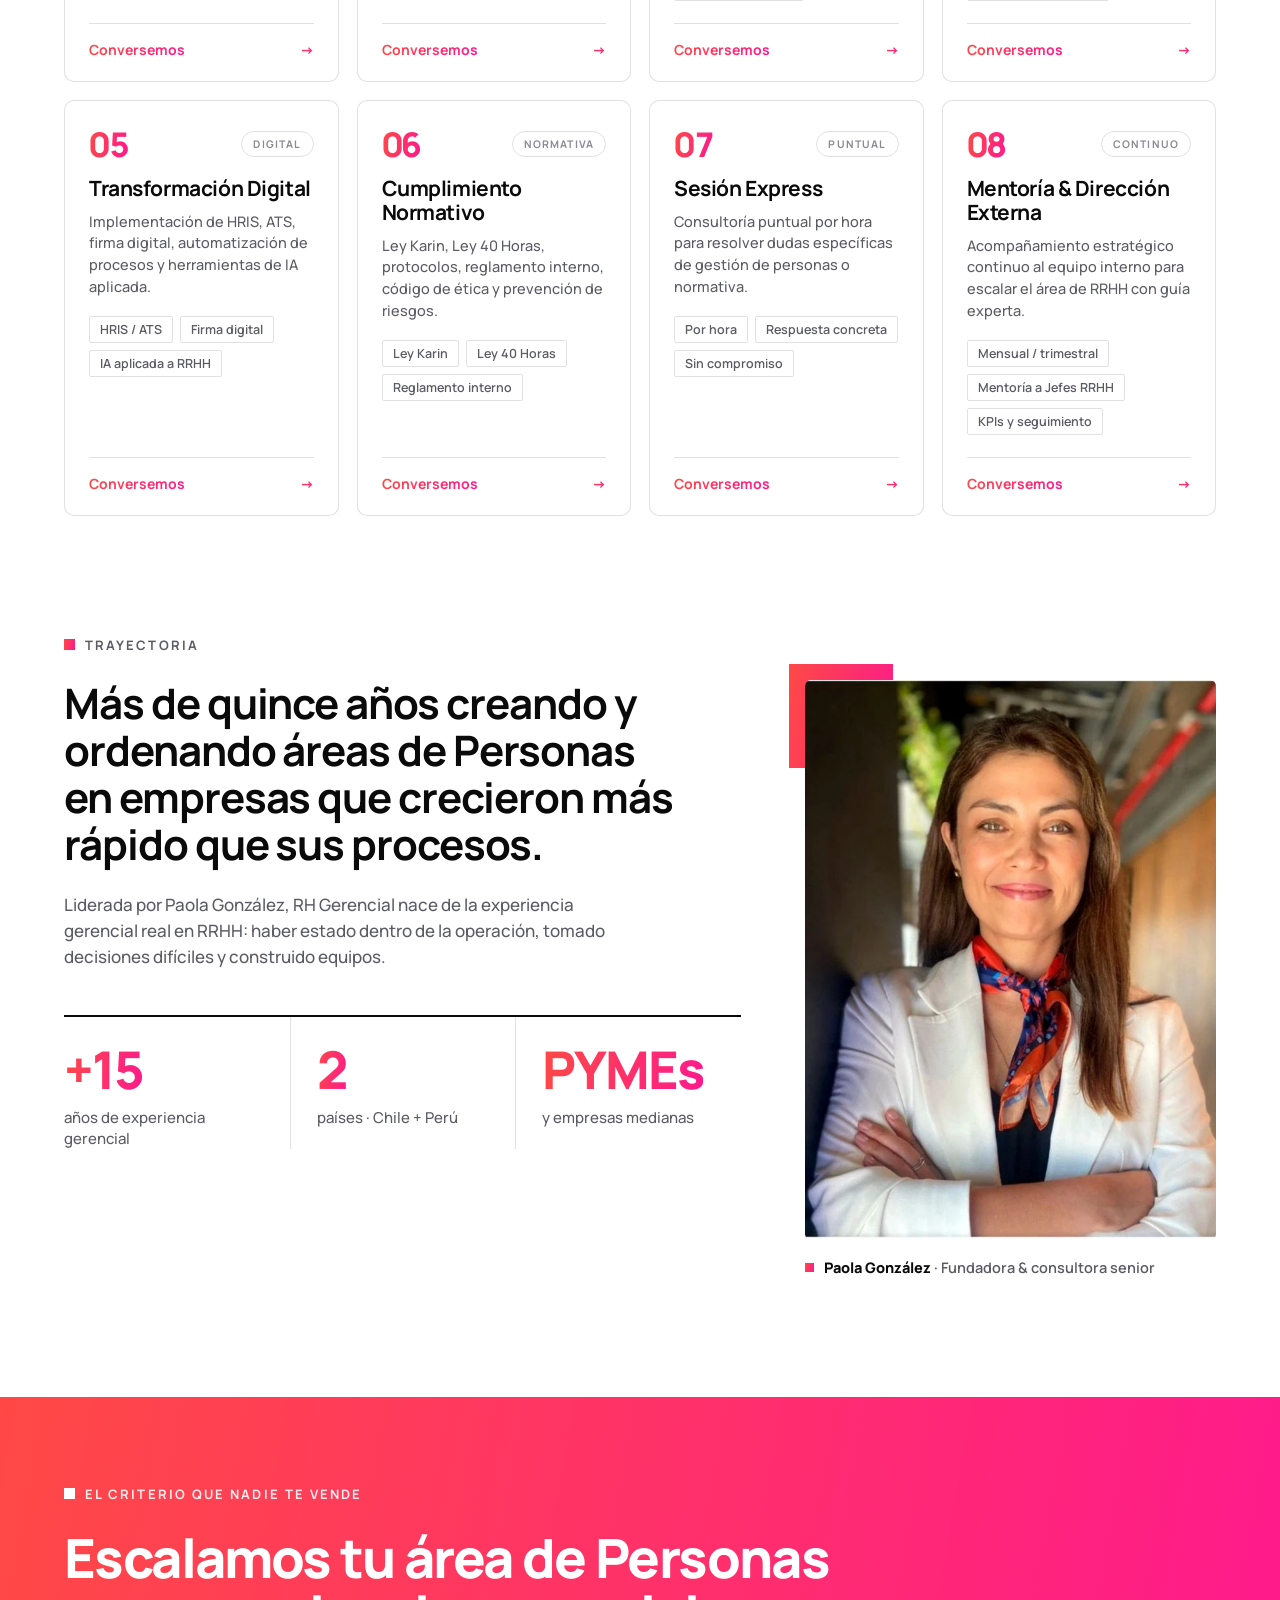
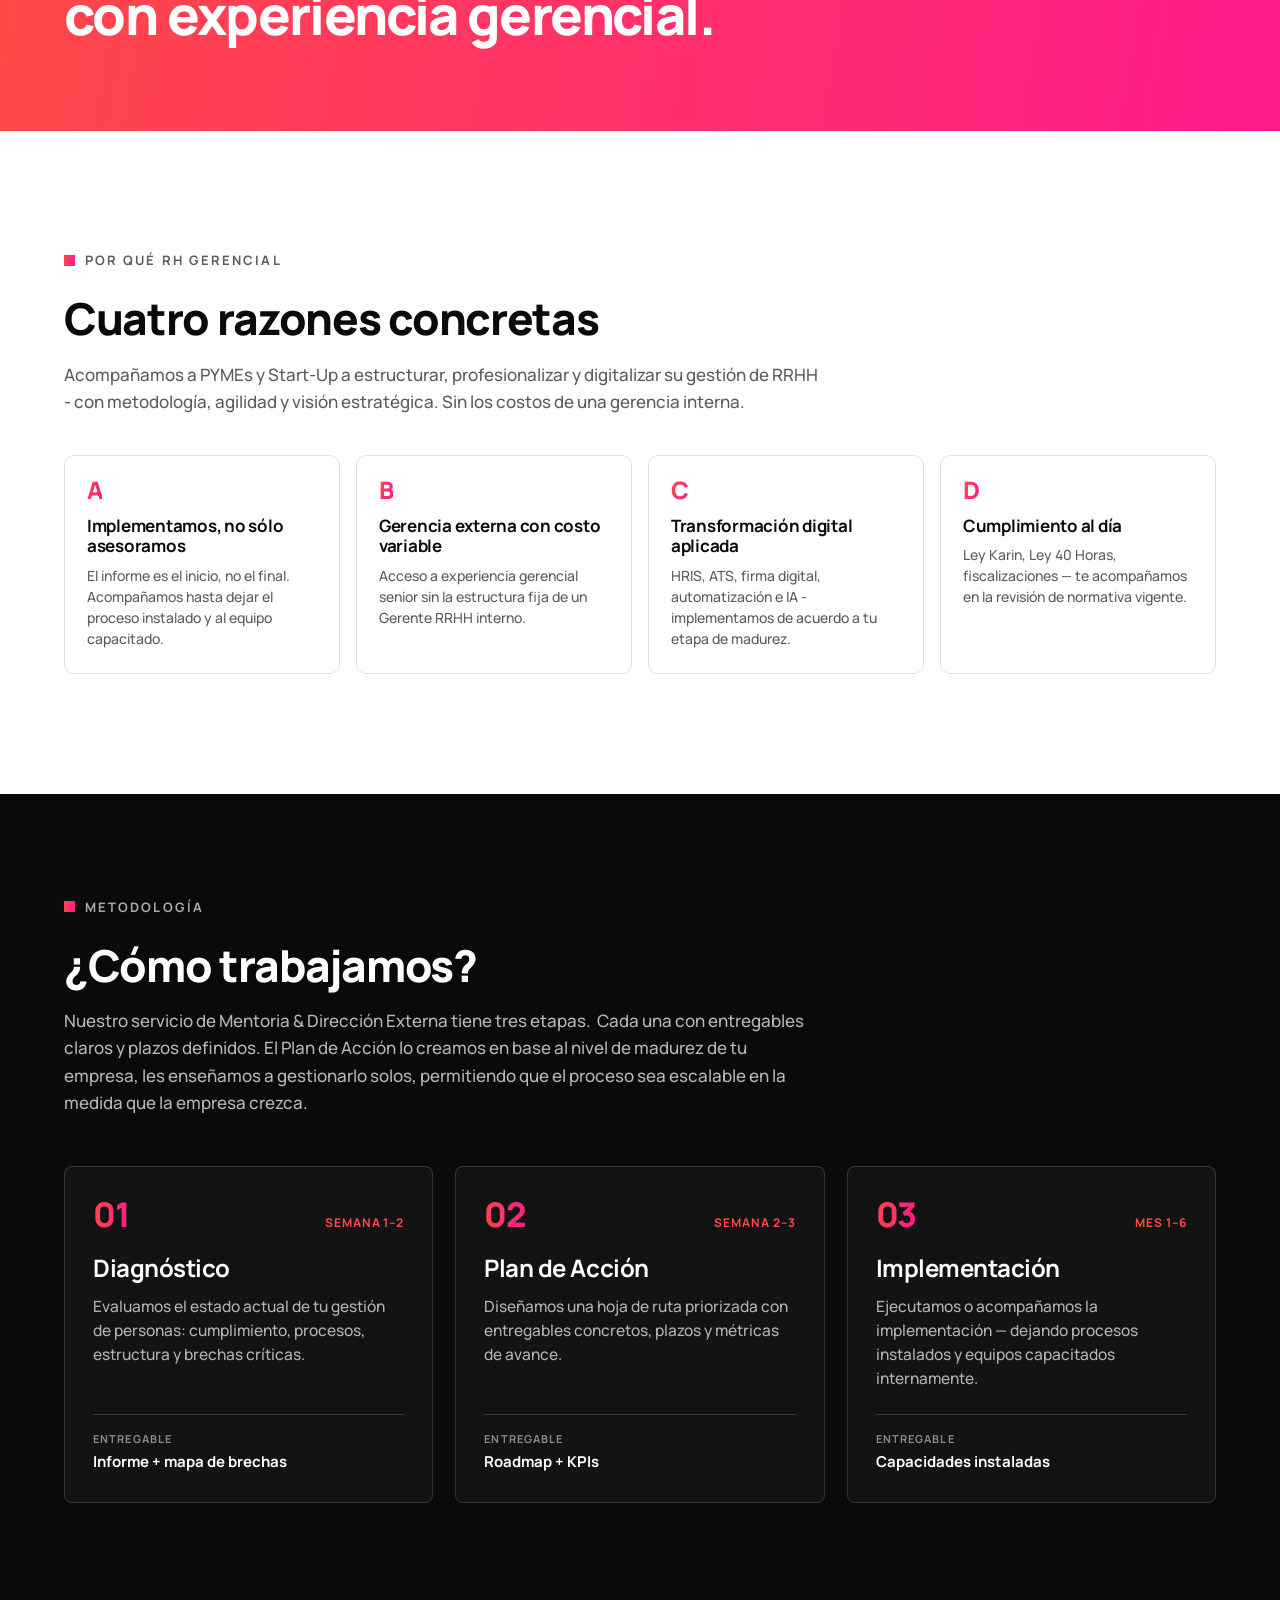
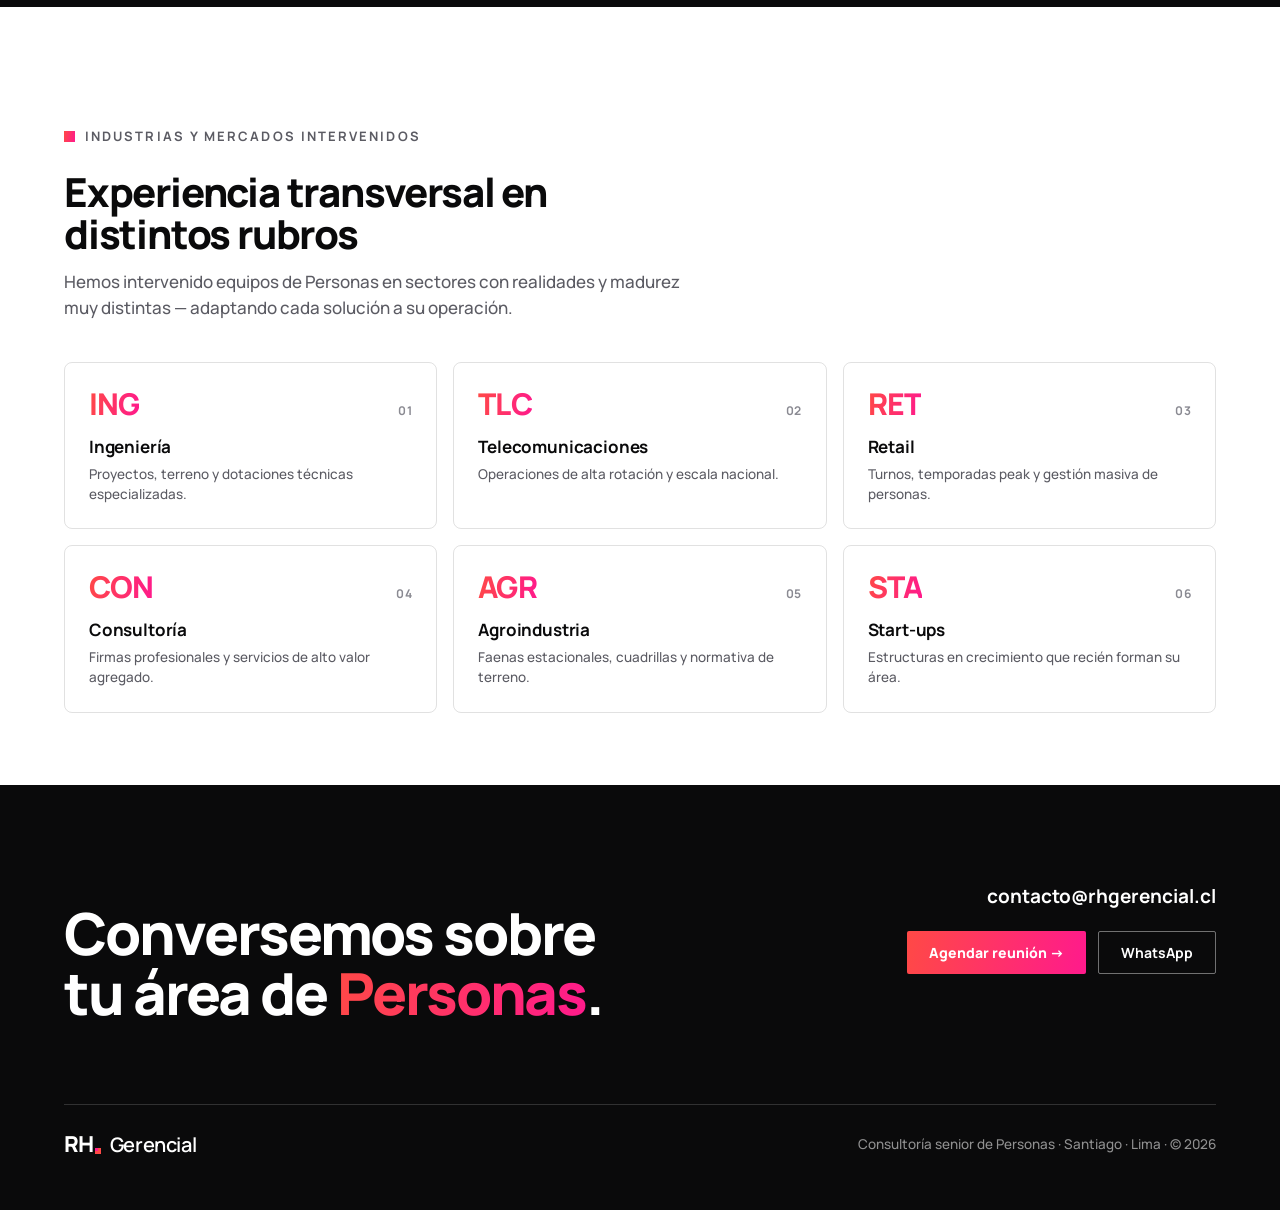
==== commit 99733caf: "actualiza siitio" ====
--- a/index.html
+++ b/index.html
@@ -1,1628 +1,458 @@
 <!DOCTYPE html>
-<html lang="es-CL">
+<html lang="es">
 <head>
-<meta charset="UTF-8">
-<!-- Favicons -->
-<link rel="icon" type="image/x-icon" href="favicon.ico">
-<link rel="icon" type="image/png" sizes="32x32" href="favicon-32.png">
-<link rel="apple-touch-icon" sizes="180x180" href="favicon-apple.png">
-<link rel="icon" type="image/png" sizes="192x192" href="favicon-192.png">
-<link rel="icon" type="image/png" sizes="512x512" href="favicon-512.png">
-<meta name="theme-color" content="#050d24">
-<meta name="viewport" content="width=device-width, initial-scale=1">
-
-<!-- SEO primario -->
-<!-- Geo / local SEO -->
-<meta name="geo.region" content="CL-RM">
-<meta name="geo.placename" content="Santiago, Chile">
-<meta name="geo.position" content="-33.4569;-70.6483">
-<meta name="ICBM" content="-33.4569, -70.6483">
-<title>RH Gerencial — Consultoría RRHH para PYMEs | Chile y Perú</title>
-<meta name="description" content="Consultoría RRHH para PYMEs en Chile y Perú. Diagnóstico, auditoría laboral, transformación digital y cumplimiento normativo. Experiencia gerencial real.">
-<meta name="robots" content="index, follow">
-
-<!-- hreflang: CL y PE comparten contenido en español -->
-<link rel="alternate" hreflang="es-CL" href="https://rhgerencial.cl/">
-<link rel="alternate" hreflang="es-PE" href="https://rhgerencial.cl/">
-<link rel="alternate" hreflang="x-default" href="https://rhgerencial.cl/">
-<link rel="canonical" href="https://rhgerencial.cl/">
-
-<!-- Open Graph / LinkedIn / Facebook -->
-<meta property="og:type" content="website">
-<meta property="og:url" content="https://rhgerencial.cl/">
-<meta property="og:title" content="RH Gerencial — Consultoría Senior en Gestión de Personas">
-<meta property="og:description" content="Escalamos tu área de Personas con experiencia gerencial. RRHH duro, transformación digital y cumplimiento normativo para PYMEs y empresas medianas en Chile y Perú.">
-<meta property="og:image" content="https://rhgerencial.cl/assets/og-image.png">
-<meta property="og:image:width" content="1200">
-<meta property="og:image:height" content="630">
-<meta property="og:locale" content="es_CL">
-<meta property="og:site_name" content="RH Gerencial">
-
-<!-- Twitter / X Card -->
-<meta name="twitter:card" content="summary_large_image">
-<meta name="twitter:url" content="https://rhgerencial.cl/">
-<meta name="twitter:title" content="RH Gerencial — Consultoría Senior en Gestión de Personas">
-<meta name="twitter:description" content="Escalamos tu área de Personas con experiencia gerencial. RRHH duro, transformación digital y cumplimiento normativo para PYMEs en Chile y Perú.">
-<meta name="twitter:image" content="https://rhgerencial.cl/assets/og-image.png">
-
-<!-- Schema.org structured data -->
-<script type="application/ld+json">
-{
-  "@context": "https://schema.org",
-  "@type": "ProfessionalService",
-  "name": "RH Gerencial",
-  "description": "Consultoría senior en gestión de personas para PYMEs y empresas medianas. Implementación de procesos de RRHH, transformación digital y cumplimiento normativo.",
-  "url": "https://rhgerencial.cl",
-  "image": "https://rhgerencial.cl/assets/paola.jpg",
-  "logo": "https://rhgerencial.cl/favicon-512.png",
-  "telephone": "+56978592310",
-  "email": "paolagonzalez@rhgerencial.cl",
-  "slogan": "Estrategia · Personas · Resultados",
-  "address": {
-    "@type": "PostalAddress",
-    "addressLocality": "Santiago",
-    "addressRegion": "Región Metropolitana",
-    "addressCountry": "CL"
-  },
-  "geo": {
-    "@type": "GeoCoordinates",
-    "latitude": -33.4569,
-    "longitude": -70.6483
-  },
-  "areaServed": [
-    {
-      "@type": "Country",
-      "name": "Chile"
-    },
-    {
-      "@type": "Country",
-      "name": "Perú"
-    }
-  ],
-  "sameAs": [
-    "https://www.linkedin.com/in/pao-gonzalez/"
-  ],
-  "contactPoint": {
-    "@type": "ContactPoint",
-    "telephone": "+56978592310",
-    "contactType": "customer service",
-    "availableLanguage": "Spanish"
-  },
-  "knowsAbout": [
-    "Gestión de Recursos Humanos",
-    "Auditoría Laboral",
-    "Transformación Digital RRHH",
-    "Reclutamiento y Selección",
-    "Cumplimiento Normativo Laboral",
-    "Ley Karin",
-    "Ley 40 Horas",
-    "HRIS",
-    "Desarrollo Organizacional"
-  ],
-  "founder": {
-    "@type": "Person",
-    "name": "Paola González",
-    "jobTitle": "Consultora Senior y Fundadora",
-    "sameAs": "https://www.linkedin.com/in/pao-gonzalez/"
-  },
-  "hasOfferCatalog": {
-    "@type": "OfferCatalog",
-    "name": "Servicios de Consultoría RRHH",
-    "itemListElement": [
-      {
-        "@type": "Offer",
-        "itemOffered": {
-          "@type": "Service",
-          "name": "Diagnóstico RRHH",
-          "description": "Evaluación integral de cumplimiento, estructura, procesos y brechas críticas del área de personas."
-        }
-      },
-      {
-        "@type": "Offer",
-        "itemOffered": {
-          "@type": "Service",
-          "name": "Auditoría Laboral",
-          "description": "Revisión de nómina, cotizaciones, contratos, reglamentos y preparación ante fiscalizaciones."
-        }
-      },
-      {
-        "@type": "Offer",
-        "itemOffered": {
-          "@type": "Service",
-          "name": "Implementación de Procesos RRHH",
-          "description": "Diseño e instalación de onboarding, evaluación de desempeño y clima organizacional."
-        }
-      },
-      {
-        "@type": "Offer",
-        "itemOffered": {
-          "@type": "Service",
-          "name": "Reclutamiento y Hunting Ejecutivo",
-          "description": "Búsqueda y selección de talento clave en posiciones técnicas, profesionales y gerenciales."
-        }
-      },
-      {
-        "@type": "Offer",
-        "itemOffered": {
-          "@type": "Service",
-          "name": "Transformación Digital RRHH",
-          "description": "Implementación de HRIS, ATS, firma digital, automatización y herramientas de IA aplicada."
-        }
-      },
-      {
-        "@type": "Offer",
-        "itemOffered": {
-          "@type": "Service",
-          "name": "Cumplimiento Normativo Laboral",
-          "description": "Adecuación a Ley Karin, Ley 40 Horas, reglamento interno y prevención de riesgos."
-        }
-      },
-      {
-        "@type": "Offer",
-        "itemOffered": {
-          "@type": "Service",
-          "name": "Mentoría y Dirección Externa de RRHH",
-          "description": "Acompañamiento estratégico continuo al equipo interno para escalar el área de personas."
-        }
-      }
-    ]
+<meta charset="utf-8" />
+<meta name="viewport" content="width=device-width, initial-scale=1" />
+<title>RH Gerencial · Consultoría senior de Personas</title>
+<meta name="description" content="Consultoría senior de RRHH para PYMEs y empresas medianas en Chile y Perú. Diagnóstico, auditoría laboral, transformación digital y cumplimiento." />
+<meta name="theme-color" content="#0A0A0B" />
+<link rel="icon" type="image/png" sizes="32x32" href="assets/favicon/favicon-32.png" />
+<link rel="preconnect" href="https://fonts.googleapis.com" />
+<link rel="preconnect" href="https://fonts.gstatic.com" crossorigin />
+<link href="https://fonts.googleapis.com/css2?family=Manrope:wght@400;500;600;700;800&display=swap" rel="stylesheet" />
+<link rel="stylesheet" href="site.css" />
+<style>
+  /* ---- HERO ---- */
+  .hero { padding-top: clamp(56px, 8vw, 92px); }
+  h1.hero-h {
+    font-weight: 800; font-size: clamp(40px, 6.4vw, 78px); line-height: 1.02; letter-spacing: -0.035em;
+    margin: 0; max-width: 1090px; text-wrap: balance;
   }
-}
-</script>
-<script type="application/ld+json">
-{
-  "@context": "https://schema.org",
-  "@type": "Person",
-  "name": "Paola González",
-  "jobTitle": "Consultora Senior en Gestión de Personas",
-  "description": "Más de 15 años como Gerente y Sub-Gerente de RRHH en ingeniería, telecomunicaciones, retail y start-ups en Chile y Perú. Fundadora de RH Gerencial.",
-  "url": "https://rhgerencial.cl",
-  "image": "https://rhgerencial.cl/assets/paola.jpg",
-  "sameAs": [
-    "https://www.linkedin.com/in/pao-gonzalez/"
-  ],
-  "worksFor": {
-    "@type": "Organization",
-    "name": "RH Gerencial",
-    "url": "https://rhgerencial.cl"
-  },
-  "knowsAbout": [
-    "Recursos Humanos",
-    "Gestión de Personas",
-    "Transformación Digital",
-    "Cumplimiento Laboral Chile",
-    "Desarrollo Organizacional"
-  ]
-}
-</script>
-
-<!-- Preload fuentes críticas (latin, primera pantalla) -->
-<link rel="preload" href="fonts/font-16.woff2" as="font" type="font/woff2" crossorigin>
-<link rel="preload" href="fonts/font-04.woff2" as="font" type="font/woff2" crossorigin>
-
-<!-- Fuentes locales (sin Google Fonts en runtime) -->
-<style>
-/* latin-ext */
-@font-face {
-  font-family: 'Instrument Serif';
-  font-style: italic;
-  font-weight: 400;
-  font-display: swap;
-  src: url("fonts/font-01.woff2") format('woff2');
-  unicode-range: U+0100-02BA, U+02BD-02C5, U+02C7-02CC, U+02CE-02D7, U+02DD-02FF, U+0304, U+0308, U+0329, U+1D00-1DBF, U+1E00-1E9F, U+1EF2-1EFF, U+2020, U+20A0-20AB, U+20AD-20C0, U+2113, U+2C60-2C7F, U+A720-A7FF;
-}
-/* latin */
-@font-face {
-  font-family: 'Instrument Serif';
-  font-style: italic;
-  font-weight: 400;
-  font-display: swap;
-  src: url("fonts/font-02.woff2") format('woff2');
-  unicode-range: U+0000-00FF, U+0131, U+0152-0153, U+02BB-02BC, U+02C6, U+02DA, U+02DC, U+0304, U+0308, U+0329, U+2000-206F, U+20AC, U+2122, U+2191, U+2193, U+2212, U+2215, U+FEFF, U+FFFD;
-}
-/* latin-ext */
-@font-face {
-  font-family: 'Instrument Serif';
-  font-style: normal;
-  font-weight: 400;
-  font-display: swap;
-  src: url("fonts/font-03.woff2") format('woff2');
-  unicode-range: U+0100-02BA, U+02BD-02C5, U+02C7-02CC, U+02CE-02D7, U+02DD-02FF, U+0304, U+0308, U+0329, U+1D00-1DBF, U+1E00-1E9F, U+1EF2-1EFF, U+2020, U+20A0-20AB, U+20AD-20C0, U+2113, U+2C60-2C7F, U+A720-A7FF;
-}
-/* latin */
-@font-face {
-  font-family: 'Instrument Serif';
-  font-style: normal;
-  font-weight: 400;
-  font-display: swap;
-  src: url("fonts/font-04.woff2") format('woff2');
-  unicode-range: U+0000-00FF, U+0131, U+0152-0153, U+02BB-02BC, U+02C6, U+02DA, U+02DC, U+0304, U+0308, U+0329, U+2000-206F, U+20AC, U+2122, U+2191, U+2193, U+2212, U+2215, U+FEFF, U+FFFD;
-}
-/* latin-ext */
-@font-face {
-  font-family: 'JetBrains Mono';
-  font-style: normal;
-  font-weight: 400;
-  font-display: swap;
-  src: url("fonts/font-09.woff2") format('woff2');
-  unicode-range: U+0100-02BA, U+02BD-02C5, U+02C7-02CC, U+02CE-02D7, U+02DD-02FF, U+0304, U+0308, U+0329, U+1D00-1DBF, U+1E00-1E9F, U+1EF2-1EFF, U+2020, U+20A0-20AB, U+20AD-20C0, U+2113, U+2C60-2C7F, U+A720-A7FF;
-}
-/* latin */
-@font-face {
-  font-family: 'JetBrains Mono';
-  font-style: normal;
-  font-weight: 400;
-  font-display: swap;
-  src: url("fonts/font-10.woff2") format('woff2');
-  unicode-range: U+0000-00FF, U+0131, U+0152-0153, U+02BB-02BC, U+02C6, U+02DA, U+02DC, U+0304, U+0308, U+0329, U+2000-206F, U+20AC, U+2122, U+2191, U+2193, U+2212, U+2215, U+FEFF, U+FFFD;
-}
-/* latin-ext */
-@font-face {
-  font-family: 'JetBrains Mono';
-  font-style: normal;
-  font-weight: 500;
-  font-display: swap;
-  src: url("fonts/font-09.woff2") format('woff2');
-  unicode-range: U+0100-02BA, U+02BD-02C5, U+02C7-02CC, U+02CE-02D7, U+02DD-02FF, U+0304, U+0308, U+0329, U+1D00-1DBF, U+1E00-1E9F, U+1EF2-1EFF, U+2020, U+20A0-20AB, U+20AD-20C0, U+2113, U+2C60-2C7F, U+A720-A7FF;
-}
-/* latin */
-@font-face {
-  font-family: 'JetBrains Mono';
-  font-style: normal;
-  font-weight: 500;
-  font-display: swap;
-  src: url("fonts/font-10.woff2") format('woff2');
-  unicode-range: U+0000-00FF, U+0131, U+0152-0153, U+02BB-02BC, U+02C6, U+02DA, U+02DC, U+0304, U+0308, U+0329, U+2000-206F, U+20AC, U+2122, U+2191, U+2193, U+2212, U+2215, U+FEFF, U+FFFD;
-}
-/* latin-ext */
-@font-face {
-  font-family: 'Manrope';
-  font-style: normal;
-  font-weight: 400;
-  font-display: swap;
-  src: url("fonts/font-15.woff2") format('woff2');
-  unicode-range: U+0100-02BA, U+02BD-02C5, U+02C7-02CC, U+02CE-02D7, U+02DD-02FF, U+0304, U+0308, U+0329, U+1D00-1DBF, U+1E00-1E9F, U+1EF2-1EFF, U+2020, U+20A0-20AB, U+20AD-20C0, U+2113, U+2C60-2C7F, U+A720-A7FF;
-}
-/* latin */
-@font-face {
-  font-family: 'Manrope';
-  font-style: normal;
-  font-weight: 400;
-  font-display: swap;
-  src: url("fonts/font-16.woff2") format('woff2');
-  unicode-range: U+0000-00FF, U+0131, U+0152-0153, U+02BB-02BC, U+02C6, U+02DA, U+02DC, U+0304, U+0308, U+0329, U+2000-206F, U+20AC, U+2122, U+2191, U+2193, U+2212, U+2215, U+FEFF, U+FFFD;
-}
-/* latin-ext */
-@font-face {
-  font-family: 'Manrope';
-  font-style: normal;
-  font-weight: 500;
-  font-display: swap;
-  src: url("fonts/font-15.woff2") format('woff2');
-  unicode-range: U+0100-02BA, U+02BD-02C5, U+02C7-02CC, U+02CE-02D7, U+02DD-02FF, U+0304, U+0308, U+0329, U+1D00-1DBF, U+1E00-1E9F, U+1EF2-1EFF, U+2020, U+20A0-20AB, U+20AD-20C0, U+2113, U+2C60-2C7F, U+A720-A7FF;
-}
-/* latin */
-@font-face {
-  font-family: 'Manrope';
-  font-style: normal;
-  font-weight: 500;
-  font-display: swap;
-  src: url("fonts/font-16.woff2") format('woff2');
-  unicode-range: U+0000-00FF, U+0131, U+0152-0153, U+02BB-02BC, U+02C6, U+02DA, U+02DC, U+0304, U+0308, U+0329, U+2000-206F, U+20AC, U+2122, U+2191, U+2193, U+2212, U+2215, U+FEFF, U+FFFD;
-}
-/* latin-ext */
-@font-face {
-  font-family: 'Manrope';
-  font-style: normal;
-  font-weight: 600;
-  font-display: swap;
-  src: url("fonts/font-15.woff2") format('woff2');
-  unicode-range: U+0100-02BA, U+02BD-02C5, U+02C7-02CC, U+02CE-02D7, U+02DD-02FF, U+0304, U+0308, U+0329, U+1D00-1DBF, U+1E00-1E9F, U+1EF2-1EFF, U+2020, U+20A0-20AB, U+20AD-20C0, U+2113, U+2C60-2C7F, U+A720-A7FF;
-}
-/* latin */
-@font-face {
-  font-family: 'Manrope';
-  font-style: normal;
-  font-weight: 600;
-  font-display: swap;
-  src: url("fonts/font-16.woff2") format('woff2');
-  unicode-range: U+0000-00FF, U+0131, U+0152-0153, U+02BB-02BC, U+02C6, U+02DA, U+02DC, U+0304, U+0308, U+0329, U+2000-206F, U+20AC, U+2122, U+2191, U+2193, U+2212, U+2215, U+FEFF, U+FFFD;
-}
-/* latin-ext */
-@font-face {
-  font-family: 'Manrope';
-  font-style: normal;
-  font-weight: 700;
-  font-display: swap;
-  src: url("fonts/font-15.woff2") format('woff2');
-  unicode-range: U+0100-02BA, U+02BD-02C5, U+02C7-02CC, U+02CE-02D7, U+02DD-02FF, U+0304, U+0308, U+0329, U+1D00-1DBF, U+1E00-1E9F, U+1EF2-1EFF, U+2020, U+20A0-20AB, U+20AD-20C0, U+2113, U+2C60-2C7F, U+A720-A7FF;
-}
-/* latin */
-@font-face {
-  font-family: 'Manrope';
-  font-style: normal;
-  font-weight: 700;
-  font-display: swap;
-  src: url("fonts/font-16.woff2") format('woff2');
-  unicode-range: U+0000-00FF, U+0131, U+0152-0153, U+02BB-02BC, U+02C6, U+02DA, U+02DC, U+0304, U+0308, U+0329, U+2000-206F, U+20AC, U+2122, U+2191, U+2193, U+2212, U+2215, U+FEFF, U+FFFD;
-}
-</style>
-
-<!-- Estilos del sitio -->
-<style>
-/* RH Gerencial — Sistema visual
-   Navy + Dorado. Profesional, confiable, tecnológico.
-*/
-
-:root {
-  --navy-900: #050d24;
-  --navy-800: #0a1838;
-  --navy-700: #12224a;
-  --navy-600: #1c2f60;
-  --gold-500: #c9a961;
-  --gold-400: #d4b574;
-  --gold-300: #e8d4a0;
-  --gold-100: #f5ecd3;
-  --bone: #f6f2e9;
-  --bone-2: #ede6d6;
-  --ink: #0d1226;
-  --muted: #6b7388;
-
-  --font-sans: 'Manrope', system-ui, -apple-system, sans-serif;
-  --font-display: 'Instrument Serif', 'Newsreader', Georgia, serif;
-  --font-mono: 'JetBrains Mono', ui-monospace, monospace;
-}
-
-* { box-sizing: border-box; margin: 0; padding: 0; }
-
-html, body {
-  font-family: var(--font-sans);
-  color: var(--ink);
-  background: var(--bone);
-  -webkit-font-smoothing: antialiased;
-  text-rendering: optimizeLegibility;
-}
-
-body { overflow-x: hidden; }
-
-a { color: inherit; text-decoration: none; }
-button { font: inherit; cursor: pointer; border: none; background: none; color: inherit; }
-
-img, svg { display: block; max-width: 100%; }
-
-/* ===== Layout ===== */
-
-.page { width: 100%; }
-
-.container {
-  width: 100%;
-  max-width: 1280px;
-  margin: 0 auto;
-  padding: 0 32px;
-}
-@media (max-width: 720px) {
-  .container { padding: 0 20px; }
-}
-@media (max-width: 420px) {
-  .container { padding: 0 16px; }
-}
-
-/* ===== Navigation ===== */
-
-.nav {
-  position: fixed;
-  top: 0; left: 0; right: 0;
-  z-index: 100;
-  padding: 16px 32px;
-  display: flex;
-  align-items: center;
-  justify-content: space-between;
-  backdrop-filter: blur(16px) saturate(140%);
-  -webkit-backdrop-filter: blur(16px) saturate(140%);
-  background: rgba(5, 13, 36, 0.55);
-  border-bottom: 1px solid rgba(201, 169, 97, 0.12);
-  gap: 16px;
-}
-
-.nav-collapse {
-  display: flex;
-  align-items: center;
-  gap: 28px;
-}
-
-.nav-burger {
-  display: none;
-  background: transparent;
-  border: 1px solid rgba(201, 169, 97, 0.35);
-  width: 42px; height: 42px;
-  border-radius: 8px;
-  flex-direction: column;
-  align-items: center;
-  justify-content: center;
-  gap: 4px;
-  cursor: pointer;
-  z-index: 102;
-  transition: border-color 0.2s, background 0.2s;
-}
-.nav-burger:hover { border-color: var(--gold-400); background: rgba(201, 169, 97, 0.08); }
-.nav-burger span {
-  display: block;
-  width: 20px;
-  height: 2px;
-  background: var(--gold-300);
-  border-radius: 1px;
-  transition: transform 0.25s ease, opacity 0.2s;
-}
-.nav.is-open .nav-burger span:nth-child(1) { transform: translateY(6px) rotate(45deg); }
-.nav.is-open .nav-burger span:nth-child(2) { opacity: 0; }
-.nav.is-open .nav-burger span:nth-child(3) { transform: translateY(-6px) rotate(-45deg); }
-
-.nav-brand {
-  display: flex;
-  align-items: center;
-  gap: 12px;
-  color: var(--bone);
-}
-
-.nav-brand .logo-mark { width: 36px; height: 36px; }
-.nav-brand .wordmark {
-  font-family: var(--font-sans);
-  font-size: 14px;
-  line-height: 1.3;
-}
-.nav-brand .wordmark b {
-  font-style: normal;
-  font-family: var(--font-sans);
-  font-weight: 700;
-  letter-spacing: 0.12em;
-  font-size: 14px;
-  text-transform: uppercase;
-  display: block;
-  line-height: 1;
-  color: var(--bone);
-}
-.nav-brand .wordmark span {
-  font-size: 10.5px;
-  font-family: var(--font-mono);
-  font-weight: 500;
-  letter-spacing: 0.22em;
-  text-transform: uppercase;
-  display: block;
-  line-height: 1.4;
-  color: rgba(201, 169, 97, 0.75);
-  margin-top: 4px;
-}
-
-.nav-links {
-  display: flex;
-  gap: 32px;
-  align-items: center;
-  font-size: 14px;
-  color: rgba(246, 242, 233, 0.78);
-  font-weight: 500;
-}
-.nav-links a { transition: color 0.2s; }
-.nav-links a:hover { color: var(--gold-400); }
-
-.nav-cta {
-  padding: 10px 18px;
-  border: 1px solid rgba(201, 169, 97, 0.4);
-  color: var(--gold-300);
-  border-radius: 999px;
-  font-size: 13px;
-  font-weight: 600;
-  letter-spacing: 0.04em;
-  transition: all 0.2s;
-}
-.nav-cta:hover {
-  background: var(--gold-500);
-  border-color: var(--gold-500);
-  color: var(--navy-900);
-}
-
-@media (max-width: 880px) {
-  .nav { padding: 14px 20px; }
-  .nav-burger { display: flex; }
-  .nav-collapse {
-    position: fixed;
-    top: 0; right: 0;
-    width: min(360px, 88vw);
-    height: 100vh;
-    background: var(--navy-900);
-    border-left: 1px solid rgba(201, 169, 97, 0.2);
-    flex-direction: column;
-    align-items: stretch;
-    gap: 0;
-    padding: 96px 28px 32px;
-    transform: translateX(100%);
-    transition: transform 0.3s ease;
-    box-shadow: -20px 0 60px rgba(0, 0, 0, 0.5);
-    overflow-y: auto;
-  }
-  .nav-collapse.is-open { transform: translateX(0); }
-  .nav-links {
-    display: flex !important;
-    flex-direction: column;
-    gap: 0;
-    width: 100%;
-  }
-  .nav-links a {
-    padding: 18px 4px;
-    border-bottom: 1px solid rgba(246, 242, 233, 0.08);
-    font-size: 17px;
-    font-weight: 600;
-    color: var(--bone);
-    transition: color 0.2s, padding-left 0.2s;
-  }
-  .nav-links a:hover { color: var(--gold-300); padding-left: 12px; }
-  .nav-cta {
-    margin-top: 28px;
-    text-align: center;
-    padding: 16px 22px;
-    background: var(--gold-500);
-    color: var(--navy-900);
-    border-color: var(--gold-500);
-  }
-  .nav-brand .wordmark span { display: none; }
-  .nav-brand .wordmark b { font-size: 13px; }
-}
-@media (max-width: 760px) {
-  .nav-links { display: flex; }
-}
-
-/* ===== Hero ===== */
-
-.hero {
-  position: relative;
-  min-height: 100vh;
-  background: var(--navy-900);
-  color: var(--bone);
-  overflow: hidden;
-  display: flex;
-  align-items: center;
-  padding: 140px 0 100px;
-}
-@media (max-width: 880px) {
-  .hero { padding: 110px 0 70px; min-height: auto; }
-}
-@media (max-width: 560px) {
-  .hero { padding: 100px 0 60px; }
-}
-
-.hero-bg {
-  position: absolute;
-  inset: 0;
-  z-index: 0;
-  pointer-events: none;
-}
-
-.hero-content {
-  position: relative;
-  z-index: 2;
-  display: grid;
-  grid-template-columns: 1.3fr 1fr;
-  gap: 80px;
-  align-items: center;
-}
-
-@media (max-width: 980px) {
-  .hero-content { grid-template-columns: 1fr; gap: 48px; }
-  .hero-mark { order: -1; }
-}
-@media (max-width: 560px) {
-  .hero-content { gap: 36px; }
-}
-
-.eyebrow {
-  display: inline-flex;
-  align-items: center;
-  gap: 12px;
-  font-size: 12px;
-  letter-spacing: 0.32em;
-  text-transform: uppercase;
-  color: var(--gold-400);
-  font-weight: 600;
-  margin-bottom: 28px;
-  flex-wrap: wrap;
-  line-height: 1.3;
-}
-@media (max-width: 480px) {
-  .eyebrow { font-size: 10.5px; letter-spacing: 0.24em; margin-bottom: 20px; }
-}
-.eyebrow::before {
-  content: '';
-  width: 28px;
-  height: 1px;
-  background: var(--gold-400);
-  flex-shrink: 0;
-}
-
-.hero h1 {
-  font-family: var(--font-sans);
-  font-size: clamp(36px, 6.5vw, 84px);
-  line-height: 1;
-  letter-spacing: -0.035em;
-  font-weight: 800;
-  margin-bottom: 28px;
-  word-break: break-word;
-}
-@media (max-width: 480px) {
-  .hero h1 { font-size: clamp(32px, 10vw, 44px); line-height: 1.02; }
-  .hero h1 br { display: none; }
-}
-.hero h1 em {
-  font-style: normal;
-  color: var(--gold-300);
-  font-weight: 800;
-}
-
-.hero-sub {
-  font-size: 18px;
-  line-height: 1.6;
-  color: rgba(246, 242, 233, 0.75);
-  max-width: 560px;
-  margin-bottom: 40px;
-}
-@media (max-width: 560px) {
-  .hero-sub { font-size: 16px; }
-}
-
-.hero-ctas { display: flex; gap: 16px; flex-wrap: wrap; }
-@media (max-width: 480px) {
-  .hero-ctas { gap: 12px; }
-  .hero-ctas .btn { width: 100%; justify-content: center; }
-}
-
-.btn {
-  display: inline-flex;
-  align-items: center;
-  gap: 10px;
-  padding: 16px 28px;
-  border-radius: 999px;
-  font-weight: 600;
-  font-size: 14px;
-  letter-spacing: 0.04em;
-  transition: all 0.25s;
-}
-.btn-primary {
-  background: var(--gold-500);
-  color: var(--navy-900);
-}
-.btn-primary:hover { background: var(--gold-300); transform: translateY(-1px); }
-.btn-ghost {
-  border: 1px solid rgba(246, 242, 233, 0.25);
-  color: var(--bone);
-}
-.btn-ghost:hover { border-color: var(--gold-400); color: var(--gold-300); }
-
-.btn .arrow { transition: transform 0.25s; }
-.btn:hover .arrow { transform: translateX(4px); }
-
-.hero-mark {
-  display: flex;
-  justify-content: center;
-  align-items: center;
-  position: relative;
-}
-.hero-mark-frame {
-  position: relative;
-  padding: 44px 38px;
-  border: 1px solid rgba(201, 169, 97, 0.3);
-  background: rgba(10, 24, 56, 0.4);
-  backdrop-filter: blur(8px);
-  -webkit-backdrop-filter: blur(8px);
-  max-width: 100%;
-  width: 100%;
-  max-width: 480px;
-  overflow: hidden;
-  box-sizing: border-box;
-}
-.hero-mark-frame svg {
-  display: block;
-  width: 100%;
-  height: auto;
-  max-width: 100%;
-}
-@media (max-width: 880px) {
-  .hero-mark-frame { padding: 28px 22px; max-width: 420px; }
-}
-@media (max-width: 480px) {
-  .hero-mark-frame { padding: 22px 16px; max-width: 100%; }
-}
-.hero-mark-frame::before, .hero-mark-frame::after {
-  content: '';
-  position: absolute;
-  width: 20px; height: 20px;
-  border-color: var(--gold-500);
-  border-style: solid;
-  border-width: 0;
-}
-.hero-mark-frame::before {
-  top: -1px; left: -1px;
-  border-top-width: 2px; border-left-width: 2px;
-}
-.hero-mark-frame::after {
-  bottom: -1px; right: -1px;
-  border-bottom-width: 2px; border-right-width: 2px;
-}
-
-/* Stats strip */
-.hero-stats {
-  position: relative;
-  z-index: 2;
-  margin-top: 80px;
-  display: grid;
-  grid-template-columns: repeat(4, 1fr);
-  gap: 32px;
-  padding-top: 32px;
-  border-top: 1px solid rgba(246, 242, 233, 0.12);
-}
-@media (max-width: 880px) {
-  .hero-stats { margin-top: 50px; gap: 24px; }
-  .hero-stats .stat-num { font-size: 42px; }
-}
-.hero-stats .stat-num {
-  font-family: var(--font-sans);
-  font-size: 52px;
-  font-weight: 800;
-  color: var(--gold-300);
-  line-height: 1;
-  margin-bottom: 10px;
-  letter-spacing: -0.03em;
-}
-.hero-stats .stat-num sup { font-size: 22px; vertical-align: top; margin-left: 2px; color: var(--gold-500); font-weight: 700; }
-.hero-stats .stat-label {
-  font-family: var(--font-mono);
-  font-size: 11px;
-  letter-spacing: 0.22em;
-  text-transform: uppercase;
-  color: rgba(246, 242, 233, 0.55);
-  font-weight: 500;
-}
-
-@media (max-width: 760px) {
-  .hero-stats { grid-template-columns: repeat(2, 1fr); }
-}
-
-/* Hero tech bar */
-.hero-tech-bar {
-  margin-top: 36px;
-  display: flex;
-  align-items: center;
-  flex-wrap: wrap;
-  gap: 10px 14px;
-  padding: 14px 0;
-  border-top: 1px dashed rgba(201, 169, 97, 0.22);
-  border-bottom: 1px dashed rgba(201, 169, 97, 0.22);
-}
-@media (max-width: 560px) {
-  .hero-tech-bar { gap: 8px 10px; padding: 12px 0; }
-  .tech-tag { font-size: 10.5px; padding: 4px 8px; }
-}
-.tech-label {
-  font-family: var(--font-mono);
-  font-size: 10px;
-  letter-spacing: 0.28em;
-  text-transform: uppercase;
-  color: rgba(201, 169, 97, 0.75);
-  font-weight: 600;
-  margin-right: 4px;
-}
-.tech-tag {
-  font-family: var(--font-mono);
-  font-size: 11px;
-  letter-spacing: 0.06em;
-  padding: 5px 10px;
-  border: 1px solid rgba(201, 169, 97, 0.3);
-  color: rgba(246, 242, 233, 0.85);
-  font-weight: 500;
-}
-
-/* ===== Section base ===== */
-
-section.block {
-  padding: 120px 0;
-  position: relative;
-}
-@media (max-width: 880px) { section.block { padding: 80px 0; } }
-@media (max-width: 560px) { section.block { padding: 64px 0; } }
-
-.section-head {
-  display: grid;
-  grid-template-columns: 1fr 1.4fr;
-  gap: 60px;
-  margin-bottom: 80px;
-  align-items: end;
-}
-@media (max-width: 880px) {
-  .section-head { margin-bottom: 50px; }
-}
-@media (max-width: 860px) {
-  .section-head { grid-template-columns: 1fr; gap: 24px; }
-}
-
-.section-head .label {
-  font-size: 12px;
-  letter-spacing: 0.32em;
-  text-transform: uppercase;
-  color: var(--gold-500);
-  font-weight: 600;
-  margin-bottom: 16px;
-  display: flex;
-  align-items: center;
-  gap: 12px;
-}
-.section-head .label::before {
-  content: '';
-  width: 32px;
-  height: 1px;
-  background: var(--gold-500);
-}
-.section-head h2 {
-  font-family: var(--font-sans);
-  font-size: clamp(34px, 4.6vw, 56px);
-  line-height: 1.02;
-  letter-spacing: -0.03em;
-  font-weight: 800;
-}
-.section-head h2 em {
-  font-style: normal;
-  color: var(--gold-500);
-  font-weight: 800;
-}
-.section-head .lede {
-  font-size: 17px;
-  line-height: 1.65;
-  color: var(--muted);
-  max-width: 540px;
-}
-
-/* ===== Tagline band ===== */
-
-.tagline-band {
-  background: var(--navy-900);
-  color: var(--bone);
-  padding: 50px 0;
-  border-top: 1px solid rgba(201, 169, 97, 0.2);
-  border-bottom: 1px solid rgba(201, 169, 97, 0.2);
-  overflow: hidden;
-  position: relative;
-}
-.tagline-band::before,
-.tagline-band::after {
-  content: '';
-  position: absolute;
-  left: 0; right: 0;
-  height: 1px;
-  background: linear-gradient(90deg, transparent, var(--gold-500) 50%, transparent);
-  opacity: 0.4;
-}
-.tagline-band::before { top: 0; }
-.tagline-band::after  { bottom: 0; }
-.tagline-inner {
-  display: flex;
-  align-items: center;
-  justify-content: center;
-  gap: clamp(20px, 4vw, 60px);
-  flex-wrap: wrap;
-}
-.tagline-word {
-  font-family: var(--font-sans);
-  font-weight: 800;
-  font-size: clamp(28px, 5vw, 56px);
-  line-height: 1;
-  letter-spacing: -0.035em;
-  color: var(--gold-300);
-  text-transform: lowercase;
-}
-.tagline-word:nth-child(3) {
-  color: var(--bone);
-}
-.tagline-word:nth-child(5) {
-  color: var(--gold-500);
-}
-.tagline-dot {
-  width: 10px; height: 10px;
-  background: var(--gold-500);
-  flex-shrink: 0;
-}
-
-/* ===== Services ===== */
-
-.services-block { background: var(--bone); }
-
-.services-grid {
-  display: grid;
-  grid-template-columns: repeat(4, 1fr);
-  gap: 16px;
-}
-@media (max-width: 1100px) { .services-grid { grid-template-columns: repeat(2, 1fr); } }
-@media (max-width: 600px) { .services-grid { grid-template-columns: 1fr; } }
-
-.service-card {
-  background: #fff;
-  border: 1px solid rgba(13, 18, 38, 0.08);
-  border-radius: 4px;
-  padding: 28px 24px 24px;
-  transition: all 0.25s;
-  display: flex;
-  flex-direction: column;
-  gap: 14px;
-  position: relative;
-  overflow: hidden;
-}
-.service-card.is-highlight {
-  background: linear-gradient(180deg, #fff, #fbf6ea);
-  border-color: rgba(201, 169, 97, 0.5);
-}
-.service-card::before {
-  content: '';
-  position: absolute;
-  top: 0; left: 0; right: 0; height: 2px;
-  background: var(--gold-500);
-  transform: scaleX(0); transform-origin: left;
-  transition: transform 0.3s;
-}
-.service-card:hover { transform: translateY(-3px); border-color: rgba(201, 169, 97, 0.5); box-shadow: 0 18px 40px -20px rgba(10,24,56,0.18); }
-.service-card:hover::before { transform: scaleX(1); }
-.service-card.is-highlight::before { transform: scaleX(1); background: var(--gold-500); }
-
-.sc-head {
-  display: flex; align-items: center; justify-content: space-between;
-  padding-bottom: 14px;
-  border-bottom: 1px solid rgba(13,18,38,0.08);
-}
-.sc-num {
-  font-family: var(--font-mono);
-  font-size: 11px; letter-spacing: 0.18em;
-  color: var(--gold-500); font-weight: 600;
-}
-.sc-cat {
-  font-family: var(--font-mono);
-  font-size: 9px; letter-spacing: 0.28em;
-  color: var(--muted); font-weight: 600;
-  text-transform: uppercase;
-}
-.service-card h3 {
-  font-family: var(--font-sans);
-  font-size: 19px;
-  font-weight: 700;
-  line-height: 1.2;
-  letter-spacing: -0.01em;
-  color: var(--navy-900);
-}
-.service-card p {
-  font-size: 13.5px;
-  line-height: 1.55;
-  color: var(--muted);
-  flex: 1;
-}
-.sc-list {
-  list-style: none;
-  display: flex; flex-direction: column; gap: 6px;
-  margin-top: 4px;
-}
-.sc-list li {
-  font-size: 12px;
-  color: var(--navy-700);
-  display: flex; align-items: center; gap: 8px;
-  font-weight: 500;
-}
-.sc-list .dot {
-  width: 6px; height: 6px;
-  background: var(--gold-500);
-  display: inline-block;
-}
-.service-card .more {
-  font-family: var(--font-mono);
-  font-size: 11px;
-  font-weight: 600;
-  letter-spacing: 0.16em;
-  text-transform: uppercase;
-  color: var(--navy-900);
-  display: flex; align-items: center; gap: 8px;
-  margin-top: 8px;
-  padding-top: 14px;
-  border-top: 1px solid rgba(13,18,38,0.06);
-  transition: gap 0.2s, color 0.2s;
-}
-.service-card:hover .more { gap: 12px; color: var(--gold-500); }
-
-/* ===== Process ===== */
-
-.process-block {
-  background: var(--navy-900);
-  color: var(--bone);
-  overflow: hidden;
-  position: relative;
-}
-.process-block .section-bg {
-  position: absolute;
-  inset: 0;
-  z-index: 0;
-  opacity: 0.35;
-  pointer-events: none;
-}
-.process-block .container { position: relative; z-index: 1; }
-.process-block .section-head .label { color: var(--gold-400); }
-.process-block .section-head .label::before { background: var(--gold-400); }
-.process-block .section-head h2 em { color: var(--gold-300); }
-.process-block .section-head .lede { color: rgba(246, 242, 233, 0.7); }
-
-.process-grid {
-  display: grid;
-  grid-template-columns: repeat(3, 1fr);
-  gap: 24px;
-}
-@media (max-width: 880px) { .process-grid { grid-template-columns: 1fr; } }
-
-.process-card {
-  border: 1px solid rgba(201, 169, 97, 0.22);
-  background: rgba(10, 24, 56, 0.4);
-  padding: 30px;
-  border-radius: 4px;
-  display: flex; flex-direction: column; gap: 14px;
-  position: relative;
-  backdrop-filter: blur(8px);
-  -webkit-backdrop-filter: blur(8px);
-}
-.process-card::before {
-  content: '';
-  position: absolute; top: 0; left: 0;
-  width: 60%; height: 2px;
-  background: var(--gold-500);
-}
-.pc-num {
-  font-family: var(--font-mono);
-  font-size: 11px;
-  letter-spacing: 0.24em;
-  color: var(--gold-500);
-  font-weight: 600;
-}
-.pc-meta {
-  font-family: var(--font-mono);
-  font-size: 10px;
-  letter-spacing: 0.24em;
-  color: rgba(246, 242, 233, 0.5);
-  text-transform: uppercase;
-  position: absolute;
-  top: 30px;
-  right: 30px;
-}
-.process-card h4 {
-  font-family: var(--font-sans);
-  font-size: 26px;
-  font-weight: 700;
-  letter-spacing: -0.015em;
-  line-height: 1.1;
-  margin-top: 8px;
-}
-.process-card p {
-  font-size: 14.5px;
-  line-height: 1.6;
-  color: rgba(246, 242, 233, 0.7);
-}
-.pc-out {
-  margin-top: auto;
-  padding-top: 18px;
-  border-top: 1px solid rgba(246, 242, 233, 0.1);
-  display: flex;
-  flex-direction: column;
-  gap: 4px;
-}
-.pc-out .k {
-  font-family: var(--font-mono);
-  font-size: 10px;
-  letter-spacing: 0.24em;
-  color: rgba(201, 169, 97, 0.7);
-  text-transform: uppercase;
-}
-.pc-out .v {
-  font-size: 14px;
-  color: var(--gold-300);
-  font-weight: 600;
-}
-
-/* ===== Industries / clientes ===== */
-
-.clients-block { background: var(--bone-2); padding: 70px 0; }
-.clients-head { margin-bottom: 32px; }
-.label-mono {
-  font-family: var(--font-mono);
-  font-size: 11px;
-  letter-spacing: 0.28em;
-  text-transform: uppercase;
-  color: var(--muted);
-  font-weight: 600;
-}
-.industries-grid {
-  display: grid;
-  grid-template-columns: repeat(6, 1fr);
-  gap: 16px;
-}
-@media (max-width: 880px) { .industries-grid { grid-template-columns: repeat(3, 1fr); } }
-@media (max-width: 520px) { .industries-grid { grid-template-columns: repeat(2, 1fr); } }
-.ind {
-  border: 1px solid rgba(13, 18, 38, 0.1);
-  background: #fff;
-  padding: 20px 16px;
-  display: flex; flex-direction: column; gap: 8px;
-  align-items: flex-start;
-  border-radius: 3px;
-  position: relative;
-}
-.ind::before {
-  content: '';
-  position: absolute;
-  top: 0; left: 0;
-  width: 24px; height: 1px;
-  background: var(--gold-500);
-}
-.ind-code {
-  font-family: var(--font-mono);
-  font-size: 11px;
-  letter-spacing: 0.16em;
-  color: var(--gold-500);
-  font-weight: 700;
-}
-.ind-name {
-  font-size: 14px;
-  font-weight: 600;
-  color: var(--navy-900);
-  letter-spacing: -0.01em;
-}
-
-/* ===== Quote / about ===== */
-
-.about-block { background: var(--bone); }
-.about-grid {
-  display: grid;
-  grid-template-columns: 1fr 1fr;
-  gap: 80px;
-  align-items: center;
-}
-@media (max-width: 880px) {
-  .about-grid { grid-template-columns: 1fr; gap: 50px; }
-}
-.about-visual {
-  aspect-ratio: 4/5;
-  background: var(--navy-900);
-  border-radius: 4px;
-  overflow: hidden;
-  position: relative;
-  border: 1px solid rgba(13, 18, 38, 0.1);
-}
-.about-frame-mark {
-  position: absolute;
-  top: 18px; left: 18px; z-index: 2;
-  opacity: 0.75;
-}
-.about-frame-corner {
-  position: absolute; z-index: 2;
-  width: 18px; height: 18px;
-  border: 2px solid var(--gold-500);
-  border-style: solid;
-}
-.about-frame-corner.tl { top: 10px; left: 10px; border-right: none; border-bottom: none; }
-.about-frame-corner.tr { top: 10px; right: 10px; border-left: none; border-bottom: none; }
-.about-frame-corner.bl { bottom: 10px; left: 10px; border-right: none; border-top: none; }
-.about-frame-corner.br { bottom: 10px; right: 10px; border-left: none; border-top: none; }
-
-.about-visual .placeholder {
-  position: absolute;
-  inset: 0;
-  background:
-    repeating-linear-gradient(45deg, rgba(201,169,97,0.04) 0, rgba(201,169,97,0.04) 2px, transparent 2px, transparent 14px),
-    var(--navy-800);
-  display: flex;
-  align-items: center;
-  justify-content: center;
-  color: rgba(201, 169, 97, 0.55);
-  font-family: var(--font-mono);
-  font-size: 11px;
-  letter-spacing: 0.18em;
-  text-transform: uppercase;
-  text-align: center;
-  padding: 30px;
-}
-.about-text h2.about-name,
-.about-text h2 {
-  font-family: var(--font-sans);
-  font-size: clamp(40px, 5vw, 60px);
-  line-height: 1;
-  letter-spacing: -0.035em;
-  font-weight: 800;
-  margin-bottom: 8px;
-  color: var(--navy-900);
-}
-.about-role {
-  font-family: var(--font-mono);
-  font-size: 12px;
-  letter-spacing: 0.22em;
-  text-transform: uppercase;
-  color: var(--gold-500);
-  font-weight: 600;
-  margin-bottom: 28px;
-}
-.about-text p {
-  font-size: 16px;
-  line-height: 1.7;
-  color: var(--muted);
-  margin-bottom: 16px;
-}
-.about-text p strong {
-  color: var(--navy-900);
-  font-weight: 700;
-}
-.about-meta {
-  margin-top: 32px;
-  padding-top: 28px;
-  border-top: 1px solid rgba(13, 18, 38, 0.12);
-  display: grid;
-  grid-template-columns: repeat(3, 1fr);
-  gap: 20px;
-}
-.about-meta .item .k {
-  font-family: var(--font-mono);
-  font-size: 10px;
-  letter-spacing: 0.22em;
-  text-transform: uppercase;
-  color: var(--muted);
-  margin-bottom: 6px;
-  font-weight: 600;
-}
-.about-meta .item .v {
-  font-family: var(--font-sans);
-  font-size: 22px;
-  font-weight: 800;
-  color: var(--navy-900);
-  letter-spacing: -0.02em;
-}
-.linkedin-link {
-  display: inline-flex;
-  align-items: center;
-  gap: 8px;
-  margin-top: 24px;
-  font-family: var(--font-mono);
-  font-size: 12px;
-  letter-spacing: 0.16em;
-  text-transform: uppercase;
-  color: var(--gold-500);
-  font-weight: 600;
-  padding-bottom: 4px;
-  border-bottom: 1px solid var(--gold-500);
-  transition: gap 0.2s, color 0.2s;
-}
-.linkedin-link:hover { gap: 14px; color: var(--navy-900); border-color: var(--navy-900); }
-
-/* ===== Differentiators ===== */
-
-.diff-block {
-  background: var(--bone-2);
-  padding: 100px 0;
-  border-top: 1px solid rgba(13, 18, 38, 0.06);
-  border-bottom: 1px solid rgba(13, 18, 38, 0.06);
-}
-.diff-grid {
-  display: grid;
-  grid-template-columns: repeat(4, 1fr);
-  gap: 0;
-  border-top: 1px solid rgba(13, 18, 38, 0.12);
-  border-left: 1px solid rgba(13, 18, 38, 0.12);
-}
-@media (max-width: 1000px) { .diff-grid { grid-template-columns: repeat(2, 1fr); } }
-@media (max-width: 560px) { .diff-grid { grid-template-columns: 1fr; } }
-.diff-item {
-  padding: 36px 32px;
-  border-right: 1px solid rgba(13, 18, 38, 0.12);
-  border-bottom: 1px solid rgba(13, 18, 38, 0.12);
-  background: var(--bone);
-  position: relative;
-  display: flex; flex-direction: column; gap: 14px;
-  transition: background 0.25s;
-}
-.diff-item:hover { background: #fff; }
-.diff-letter {
-  font-family: var(--font-sans);
-  font-size: 28px;
-  font-weight: 800;
-  color: var(--gold-500);
-  line-height: 1;
-  width: 44px; height: 44px;
-  display: flex; align-items: center; justify-content: center;
-  border: 1.5px solid var(--gold-500);
-  margin-bottom: 8px;
-}
-.diff-item h4 {
-  font-family: var(--font-sans);
-  font-size: 20px;
-  font-weight: 700;
-  line-height: 1.2;
-  letter-spacing: -0.015em;
-  color: var(--navy-900);
-}
-.diff-item p {
-  font-size: 14px;
-  line-height: 1.6;
-  color: var(--muted);
-}
-
-/* ===== CTA ===== */
-
-.cta-block {
-  background: var(--navy-900);
-  color: var(--bone);
-  position: relative;
-  overflow: hidden;
-}
-.cta-block .section-bg {
-  position: absolute; inset: 0; z-index: 0; pointer-events: none;
-}
-.cta-block .container { position: relative; z-index: 1; }
-.cta-inner {
-  padding: 110px 0;
-  text-align: center;
-  max-width: 820px;
-  margin: 0 auto;
-  display: flex; flex-direction: column; align-items: center;
-}
-.cta-mark { margin-bottom: 36px; }
-.cta-inner h2 {
-  font-family: var(--font-sans);
-  font-size: clamp(40px, 6vw, 72px);
-  line-height: 1.05;
-  letter-spacing: -0.035em;
-  font-weight: 800;
-  margin-bottom: 32px;
-}
-.cta-inner h2 em {
-  color: var(--gold-300);
-  font-style: normal;
-  font-weight: 800;
-}
-.cta-inner p {
-  font-size: 17px;
-  color: rgba(246, 242, 233, 0.7);
-  line-height: 1.6;
-  margin-bottom: 36px;
-}
-.cta-actions {
-  display: flex; gap: 16px; flex-wrap: wrap;
-  justify-content: center;
-  margin-bottom: 32px;
-}
-@media (max-width: 480px) {
-  .cta-actions .btn { width: 100%; justify-content: center; }
-}
-
-/* Tagline band responsive */
-@media (max-width: 560px) {
-  .tagline-band { padding: 36px 0; }
-  .tagline-inner { gap: 14px; }
-  .tagline-dot { width: 7px; height: 7px; }
-}
-.cta-direct {
-  margin-top: 12px;
-  padding-top: 24px;
-  border-top: 1px solid rgba(246, 242, 233, 0.1);
-  width: 100%;
-  max-width: 420px;
-}
-.cta-direct a {
-  font-family: var(--font-mono);
-  font-size: 13px;
-  color: var(--gold-300);
-  letter-spacing: 0.06em;
-  border-bottom: 1px solid rgba(201, 169, 97, 0.3);
-  padding-bottom: 2px;
-  transition: border-color 0.2s, color 0.2s;
-}
-.cta-direct a:hover { color: var(--gold-500); border-color: var(--gold-500); }
-
-/* ===== Footer ===== */
-
-footer {
-  background: var(--navy-900);
-  color: rgba(246, 242, 233, 0.7);
-  padding: 60px 0 32px;
-  border-top: 1px solid rgba(201, 169, 97, 0.12);
-}
-.footer-grid {
-  display: grid;
-  grid-template-columns: 1.4fr 1fr 1fr 1fr;
-  gap: 40px;
-  margin-bottom: 50px;
-}
-@media (max-width: 760px) { .footer-grid { grid-template-columns: 1fr 1fr; } }
-
-.footer-brand .desc {
-  font-size: 14px;
-  line-height: 1.6;
-  margin-top: 16px;
-  color: rgba(246, 242, 233, 0.55);
-  max-width: 320px;
-}
-.footer-col h5 {
-  font-size: 11px;
-  letter-spacing: 0.24em;
-  text-transform: uppercase;
-  color: var(--gold-400);
-  font-weight: 600;
-  margin-bottom: 18px;
-}
-.footer-col ul { list-style: none; display: flex; flex-direction: column; gap: 10px; }
-.footer-col a { font-size: 14px; transition: color 0.2s; }
-.footer-col a:hover { color: var(--gold-300); }
-
-.footer-bottom {
-  padding-top: 24px;
-  border-top: 1px solid rgba(246, 242, 233, 0.08);
-  display: flex;
-  justify-content: space-between;
-  align-items: center;
-  font-size: 12px;
-  color: rgba(246, 242, 233, 0.4);
-  letter-spacing: 0.08em;
-}
-
-/* ===== Logo card frames (used inside about) ===== */
-.logo-spec {
-  display: inline-flex;
-  flex-direction: column;
-  gap: 16px;
-  padding: 24px 30px;
-  border: 1px solid rgba(201, 169, 97, 0.25);
-  border-radius: 14px;
-  background: rgba(5, 13, 36, 0.5);
-}
-
-/* ===== WhatsApp floating button ===== */
-
-.wa-float {
-  position: fixed;
-  bottom: 28px;
-  right: 28px;
-  z-index: 200;
-  width: 60px;
-  height: 60px;
-  border-radius: 50%;
-  background: #25d366;
-  color: #fff;
-  display: flex;
-  align-items: center;
-  justify-content: center;
-  box-shadow: 0 12px 28px rgba(37, 211, 102, 0.35), 0 4px 12px rgba(0, 0, 0, 0.18);
-  transition: transform 0.2s ease, box-shadow 0.2s ease;
-  animation: wa-pulse 2.4s ease-out infinite;
-}
-.wa-float::before {
-  content: '';
-  position: absolute;
-  inset: 0;
-  border-radius: 50%;
-  background: #25d366;
-  z-index: -1;
-  opacity: 0.55;
-  animation: wa-ring 2.4s ease-out infinite;
-}
-.wa-float:hover {
-  transform: translateY(-3px) scale(1.05);
-  box-shadow: 0 18px 36px rgba(37, 211, 102, 0.45), 0 6px 14px rgba(0, 0, 0, 0.22);
-}
-.wa-float:hover .wa-tooltip { opacity: 1; transform: translateX(0); }
-.wa-tooltip {
-  position: absolute;
-  right: 72px;
-  top: 50%;
-  transform: translateY(-50%) translateX(8px);
-  background: var(--navy-900);
-  color: var(--bone);
-  padding: 8px 14px;
-  border-radius: 4px;
-  font-family: var(--font-sans);
-  font-size: 12px;
-  font-weight: 600;
-  letter-spacing: 0.04em;
-  white-space: nowrap;
-  opacity: 0;
-  pointer-events: none;
-  transition: opacity 0.2s, transform 0.2s;
-  border: 1px solid rgba(201, 169, 97, 0.3);
-}
-.wa-tooltip::after {
-  content: '';
-  position: absolute;
-  right: -5px;
-  top: 50%;
-  transform: translateY(-50%) rotate(45deg);
-  width: 8px;
-  height: 8px;
-  background: var(--navy-900);
-  border-right: 1px solid rgba(201, 169, 97, 0.3);
-  border-top: 1px solid rgba(201, 169, 97, 0.3);
-}
-
-@keyframes wa-pulse {
-  0%, 100% { box-shadow: 0 12px 28px rgba(37, 211, 102, 0.35), 0 4px 12px rgba(0, 0, 0, 0.18), 0 0 0 0 rgba(37, 211, 102, 0); }
-  50% { box-shadow: 0 12px 28px rgba(37, 211, 102, 0.35), 0 4px 12px rgba(0, 0, 0, 0.18), 0 0 0 8px rgba(37, 211, 102, 0); }
-}
-@keyframes wa-ring {
-  0% { transform: scale(1); opacity: 0.55; }
-  100% { transform: scale(1.6); opacity: 0; }
-}
-
-@media (max-width: 640px) {
-  .wa-float { bottom: 20px; right: 20px; width: 54px; height: 54px; }
-  .wa-tooltip { display: none; }
-}
-
-/* Reduce motion */
-@media (prefers-reduced-motion: reduce) {
-  *, *::before, *::after {
-    animation-duration: 0.01ms !important;
-    transition-duration: 0.01ms !important;
-  }
-}
-</style>
-<style>
-
-  html, body { overflow-x: hidden; max-width: 100%; }
-  .hero, .hero-content, .container { max-width: 100%; }
-  .hero-content { min-width: 0; }
-  .hero-content > * { min-width: 0; }
-  .hero h1 { overflow-wrap: anywhere; }
-  .hero-sub { overflow-wrap: anywhere; }
-  .hero-mark-frame { max-width: 100% !important; }
-  .hero-mark-frame svg { max-width: 100%; height: auto; }
+  .hero-cols { display: flex; justify-content: flex-end; margin-top: clamp(40px, 5vw, 64px); }
+  .hero-grid { display: grid; grid-template-columns: 1fr 1fr; gap: clamp(28px, 4vw, 48px); max-width: 720px; }
+  .hero-grid p { margin: 0; font-size: 18px; line-height: 1.55; font-weight: 500; }
+  .arrow-link { display: inline-flex; align-items: center; gap: 8px; margin-top: 22px; font-size: 16px; font-weight: 700; border-bottom: 2px solid var(--fucsia); padding-bottom: 3px; transition: gap .18s ease; }
+  .arrow-link:hover { gap: 14px; }
+
+  /* ---- TRAYECTORIA ---- */
+  .section { padding-top: clamp(72px, 12vw, 120px); }
+  .tray-grid { display: grid; grid-template-columns: 1.4fr 0.85fr; gap: clamp(36px, 5vw, 72px); align-items: start; }
+  .tray-main h2 { font-weight: 700; font-size: clamp(28px, 3.6vw, 42px); line-height: 1.12; letter-spacing: -0.025em; margin: 0; max-width: 620px; }
+  .tray-main > p { margin: 24px 0 0; font-size: 17px; line-height: 1.55; color: var(--grey); font-weight: 500; max-width: 560px; }
+  .stats { display: grid; grid-template-columns: repeat(3, 1fr); margin-top: 44px; border-top: 2px solid var(--black); }
+  .stat { padding: 30px 22px 0 0; }
+  .stat + .stat { border-left: 1px solid var(--rule); padding-left: 26px; }
+  .stat .k { font-size: clamp(38px, 4.2vw, 52px); font-weight: 800; letter-spacing: -0.04em; line-height: 0.9; width: fit-content; }
+  .stat .l { font-size: 15px; color: var(--grey); margin-top: 14px; font-weight: 500; }
+  .tray-photo { position: relative; }
+  .tray-photo .accent { position: absolute; left: -16px; top: -16px; width: 104px; height: 104px; background: var(--grad); z-index: 0; }
+  .tray-photo image-slot, .tray-photo .tray-img { position: relative; z-index: 1; width: 100%; height: clamp(420px, 46vw, 560px); display: block; background: linear-gradient(150deg, #FFE7E3, #FFE1F0); border-radius: 6px; }
+  .tray-photo .tray-img { object-fit: cover; object-position: 50% 22%; }
+  .photo-cap { position: relative; z-index: 1; margin-top: 18px; display: flex; align-items: center; gap: 10px; font-size: 14.5px; color: var(--grey); font-weight: 600; }
+  .photo-cap .dot { width: 9px; height: 9px; background: var(--grad); flex: 0 0 auto; }
+  .photo-cap b { font-weight: 800; color: var(--black); }
+
+  /* ---- SERVICIOS ---- */
+  .serv-head { display: flex; align-items: baseline; justify-content: space-between; margin-bottom: 8px; border-bottom: 2px solid var(--black); padding-bottom: 18px; }
+  .serv-head h2 { font-weight: 800; font-size: clamp(28px, 3.2vw, 36px); letter-spacing: -0.03em; margin: 0; }
+  .serv-head .idx { font-size: 14px; color: var(--grey-40); font-weight: 700; font-variant-numeric: tabular-nums; }
+  .serv-row { position: relative; display: grid; grid-template-columns: 92px 1fr 1.05fr; gap: clamp(20px, 3vw, 32px); align-items: start; padding: 36px 0; border-bottom: 1px solid var(--rule); transition: background .28s ease, padding .28s ease; }
+  .serv-row::before { content: ""; position: absolute; left: 0; top: 0; bottom: 0; width: 3px; background: var(--grad); transform: scaleY(0); transform-origin: top; transition: transform .3s ease; }
+  .serv-row:hover { background: linear-gradient(90deg, rgba(255,73,70,0.07), rgba(255,26,140,0.02) 70%); padding-left: 22px; }
+  .serv-row:hover::before { transform: scaleY(1); }
+  .serv-row .n { font-size: clamp(30px, 3.4vw, 40px); font-weight: 800; letter-spacing: -0.03em; line-height: 1; width: fit-content; font-variant-numeric: tabular-nums; padding-top: 2px; }
+  .serv-row h3 { font-weight: 700; font-size: clamp(21px, 2.4vw, 26px); line-height: 1.12; letter-spacing: -0.02em; margin: 0; transition: color .2s; }
+  .chips { display: flex; flex-wrap: wrap; gap: 8px; margin-top: 16px; }
+  .chips span { font-size: 13.5px; font-weight: 600; border: 1px solid var(--rule); color: var(--grey); border-radius: 2px; padding: 5px 13px; transition: border-color .22s, color .22s, background .22s; }
+  .serv-row:hover .chips span { border-color: var(--coral); color: var(--black); }
+  .serv-row .desc { margin: 0; font-size: 17px; line-height: 1.55; color: #4A4A52; max-width: 470px; padding-top: 4px; font-weight: 500; }
+
+  /* ---- SERVICIOS: grilla de 8 tarjetas ---- */
+  .svc-grid { display: grid; grid-template-columns: repeat(4, 1fr); gap: 18px; margin-top: 48px; }
+  .svc-card { position: relative; overflow: hidden; background: var(--white); border: 1px solid var(--rule); border-radius: 10px; padding: 26px 24px 22px; display: flex; flex-direction: column; transition: transform .22s ease, box-shadow .22s ease, border-color .22s ease; }
+  .svc-card::before { content: ""; position: absolute; left: 0; top: 0; height: 3px; width: 100%; background: var(--grad); transform: scaleX(0); transform-origin: left; transition: transform .3s ease; }
+  .svc-card:hover { transform: translateY(-4px); box-shadow: 0 26px 48px -30px rgba(10,10,11,0.55); border-color: rgba(255,73,70,0.4); }
+  .svc-card:hover::before { transform: scaleX(1); }
+  .svc-top { display: flex; align-items: center; justify-content: space-between; gap: 10px; margin-bottom: 16px; }
+  .svc-num { font-size: 34px; font-weight: 800; letter-spacing: -0.04em; line-height: 1; width: fit-content; font-variant-numeric: tabular-nums; }
+  .svc-cat { font-size: 10.5px; font-weight: 700; text-transform: uppercase; letter-spacing: 0.11em; color: var(--grey-soft); border: 1px solid var(--rule); border-radius: 40px; padding: 5px 11px; white-space: nowrap; }
+  .svc-card h3 { font-weight: 700; font-size: 21px; line-height: 1.14; letter-spacing: -0.02em; margin: 0 0 10px; }
+  .svc-card .sdesc { font-size: 14.5px; line-height: 1.5; color: var(--grey); font-weight: 500; margin: 0 0 18px; }
+  .svc-chips { display: flex; flex-wrap: wrap; gap: 7px; margin-bottom: 22px; }
+  .svc-chips span { font-size: 12.5px; font-weight: 600; color: var(--grey); border: 1px solid var(--rule); border-radius: 2px; padding: 4px 10px; transition: border-color .22s, color .22s; }
+  .svc-card:hover .svc-chips span { border-color: rgba(255,73,70,0.45); color: var(--black); }
+  .svc-cta { margin-top: auto; padding-top: 16px; border-top: 1px solid var(--rule); display: flex; align-items: center; justify-content: space-between; font-size: 14px; font-weight: 700; }
+  .svc-cta .ar { transition: transform .18s ease; font-weight: 800; }
+  .svc-card:hover .svc-cta .ar { transform: translateX(5px); }
+  @media (max-width: 1180px) { .svc-grid { grid-template-columns: repeat(3, 1fr); } }
+  @media (max-width: 820px) { .svc-grid { grid-template-columns: repeat(2, 1fr); } }
+  @media (max-width: 520px) { .svc-grid { grid-template-columns: 1fr; } .why-grid { grid-template-columns: 1fr; } }
+
+  /* ---- SHOWCASE / EN LA PRÁCTICA ---- */
+  .showcase { margin-top: clamp(72px, 12vw, 120px); background: var(--black); color: var(--white); padding: clamp(60px, 9vw, 104px) 0; overflow: hidden; }
+  .showcase .label span { color: rgba(255,255,255,0.66); }
+  .showcase-grid { display: grid; grid-template-columns: 1fr 1fr; gap: clamp(36px, 6vw, 80px); align-items: center; }
+  .showcase-copy h2 { font-weight: 800; font-size: clamp(28px, 3.8vw, 46px); line-height: 1.07; letter-spacing: -0.03em; margin: 0; }
+  .showcase-copy p { font-size: 17px; line-height: 1.6; color: rgba(255,255,255,0.7); font-weight: 500; margin: 22px 0 0; max-width: 470px; }
+  .showcase-tags { display: flex; flex-wrap: wrap; gap: 10px; margin-top: 30px; }
+  .showcase-tags span { font-size: 13px; font-weight: 600; color: rgba(255,255,255,0.9); border: 1px solid rgba(255,255,255,0.24); border-radius: 2px; padding: 7px 14px; }
+  .showcase-visual { position: relative; }
+  .showcase-visual image-slot { width: 100%; height: clamp(340px, 38vw, 460px); display: block; background: rgba(255,255,255,0.07); border-radius: 6px; }
+
+  .dashboard { position: absolute; left: -28px; bottom: -34px; width: min(310px, 78%); background: var(--white); color: var(--black);
+    border-radius: 8px; box-shadow: 0 34px 70px -24px rgba(0,0,0,0.7); padding: 18px 18px 20px; }
+  .dash-head { display: flex; align-items: center; justify-content: space-between; margin-bottom: 16px; }
+  .dash-title { font-size: 14px; font-weight: 800; letter-spacing: -0.01em; }
+  .dash-live { display: inline-flex; align-items: center; gap: 6px; font-size: 11px; font-weight: 700; text-transform: uppercase; letter-spacing: 0.08em; color: var(--fucsia); }
+  .dash-live i { width: 7px; height: 7px; border-radius: 50%; background: var(--fucsia); animation: pulse 1.8s ease-in-out infinite; }
+  @keyframes pulse { 0%,100% { opacity: 1; transform: scale(1);} 50% { opacity: .35; transform: scale(1.35);} }
+  .dash-kpis { display: grid; grid-template-columns: repeat(3, 1fr); gap: 10px; margin-bottom: 18px; }
+  .kpi-num { font-size: 24px; font-weight: 800; letter-spacing: -0.03em; line-height: 1; }
+  .kpi-lab { font-size: 11px; color: var(--grey); font-weight: 600; margin-top: 5px; }
+  .dash-bars { display: flex; align-items: stretch; gap: 7px; height: 76px; padding-top: 8px; margin-top: 4px; border-top: 1px solid var(--rule); }
+  .dash-bars span { flex: 1; align-self: stretch; border-radius: 2px 2px 0 0; background: var(--grad); transform: scaleY(var(--s)); transform-origin: bottom; transition: transform .9s cubic-bezier(.2,.7,.2,1); }
+  @media (prefers-reduced-motion: no-preference) { .dashboard:not(.in) .dash-bars span { transform: scaleY(0.04); } }
+
+  /* ---- ENFOQUE: STATEMENT ---- */
+  .statement { margin-top: clamp(72px, 12vw, 120px); background: var(--grad); color: var(--white); padding: clamp(56px, 8vw, 88px) 0; }
+  .statement .label span { color: rgba(255,255,255,0.9); }
+  .statement .label .dot { background: var(--white); }
+  .statement p { font-weight: 800; font-size: clamp(30px, 4.4vw, 54px); line-height: 1.06; letter-spacing: -0.03em; margin: 0; max-width: 980px; text-wrap: balance; }
+
+  /* ---- ENFOQUE: POR QUÉ ---- */
+  .blk-head { max-width: 760px; }
+  .blk-head h2 { font-weight: 800; font-size: clamp(28px, 3.6vw, 44px); line-height: 1.08; letter-spacing: -0.03em; margin: 0; }
+  .blk-head p { font-size: 17px; line-height: 1.6; color: var(--grey); font-weight: 500; margin: 18px 0 0; }
+  .why-grid { display: grid; grid-template-columns: repeat(4, 1fr); gap: 16px; margin-top: 40px; }
+  .why-card { border: 1px solid var(--rule); border-radius: 10px; padding: 22px 22px 24px; transition: border-color .22s, transform .22s; }
+  .why-card:hover { border-color: rgba(255,73,70,0.4); transform: translateY(-3px); }
+  .why-card .ltr { font-size: 24px; font-weight: 800; letter-spacing: -0.03em; line-height: 1; width: fit-content; }
+  .why-card h3 { font-weight: 700; font-size: 17px; line-height: 1.2; letter-spacing: -0.015em; margin: 14px 0 8px; }
+  .why-card p { font-size: 14px; line-height: 1.5; color: var(--grey); font-weight: 500; margin: 0; }
+
+  /* ---- ESLOGAN ---- */
+  .slogan { display: flex; align-items: center; justify-content: center; gap: clamp(16px, 3.5vw, 44px); flex-wrap: wrap;
+    margin-top: clamp(52px, 7vw, 84px); padding: clamp(28px, 4vw, 40px) 0; border-top: 1px solid var(--rule); border-bottom: 1px solid var(--rule); }
+  .slogan .w { font-weight: 800; font-size: clamp(22px, 3.6vw, 42px); letter-spacing: -0.03em; line-height: 1; }
+  .slogan .sq { position: relative; width: 12px; height: 12px; flex: 0 0 auto; }
+  .slogan .sq i { position: absolute; inset: 0; background: var(--coral); }
+  .slogan .sq i + i { left: 42%; top: 42%; width: 58%; height: 58%; background: var(--fucsia); inset: auto; }
+
+  /* ---- ENFOQUE: METODOLOGÍA (banda negra) ---- */
+  .method { margin-top: clamp(72px, 12vw, 120px); background: var(--black); color: var(--white); padding: clamp(64px, 9vw, 104px) 0; }
+  .method .label span { color: rgba(255,255,255,0.66); }
+  .method .blk-head p { color: rgba(255,255,255,0.7); }
+  .method-grid { display: grid; grid-template-columns: repeat(3, 1fr); gap: 22px; margin-top: 50px; }
+  .method-card { background: rgba(255,255,255,0.04); border: 1px solid rgba(255,255,255,0.14); border-radius: 8px; padding: 30px 28px; display: flex; flex-direction: column; transition: border-color .22s, transform .22s; }
+  .method-card:hover { border-color: rgba(255,73,70,0.5); transform: translateY(-3px); }
+  .method-card .mtop { display: flex; align-items: baseline; justify-content: space-between; }
+  .method-card .mnum { font-size: 34px; font-weight: 800; letter-spacing: -0.04em; line-height: 1; }
+  .method-card .mtime { font-size: 12px; font-weight: 700; text-transform: uppercase; letter-spacing: 0.08em; color: var(--coral); white-space: nowrap; }
+  .method-card h3 { font-weight: 700; font-size: 24px; letter-spacing: -0.02em; margin: 20px 0 10px; color: #fff; }
+  .method-card p { font-size: 15.5px; line-height: 1.55; color: rgba(255,255,255,0.68); font-weight: 500; margin: 0 0 24px; flex: 1; }
+  .method-card .deliver { padding-top: 16px; border-top: 1px solid rgba(255,255,255,0.16); }
+  .method-card .deliver .dl { font-size: 11px; font-weight: 700; text-transform: uppercase; letter-spacing: 0.1em; color: rgba(255,255,255,0.5); display: block; margin-bottom: 4px; }
+  .method-card .deliver .dv { font-size: 15px; font-weight: 700; color: #fff; }
+
+  /* ---- ENFOQUE: INDUSTRIAS ---- */
+  .ind-head { max-width: 620px; margin-top: 22px; }
+  .ind-head h2 { font-weight: 800; font-size: clamp(26px, 3.2vw, 40px); letter-spacing: -0.03em; line-height: 1.05; margin: 0; }
+  .ind-head p { font-size: 17px; line-height: 1.55; color: var(--grey); font-weight: 500; margin: 14px 0 0; }
+  .ind-grid { display: grid; grid-template-columns: repeat(3, 1fr); gap: 16px; margin-top: 40px; }
+  .ind-card { position: relative; overflow: hidden; border: 1px solid var(--rule); border-radius: 8px; padding: 26px 24px 24px; transition: border-color .22s, transform .22s, box-shadow .22s; }
+  .ind-card::before { content: ""; position: absolute; left: 0; top: 0; height: 3px; width: 0; background: var(--grad); transition: width .3s ease; }
+  .ind-card:hover { border-color: transparent; transform: translateY(-3px); box-shadow: 0 14px 34px rgba(10,10,11,0.08); }
+  .ind-card:hover::before { width: 100%; }
+  .ind-top { display: flex; align-items: baseline; justify-content: space-between; }
+  .ind-card .abbr { font-size: 30px; font-weight: 800; letter-spacing: -0.03em; line-height: 1; width: fit-content; }
+  .ind-card .inum { font-size: 12px; font-weight: 700; color: var(--grey-soft); letter-spacing: 0.04em; }
+  .ind-card .iname { font-size: 17px; font-weight: 700; color: var(--black); margin-top: 16px; letter-spacing: -0.01em; }
+  .ind-card .idesc { font-size: 13.5px; line-height: 1.5; color: var(--grey); font-weight: 500; margin: 6px 0 0; }
+
   @media (max-width: 980px) {
-    .hero-mark-frame { max-width: 420px !important; }
-  }
-  @media (max-width: 480px) {
-    .hero-mark-frame { max-width: 100% !important; }
+    .tray-grid { grid-template-columns: 1fr; }
+    .tray-photo { margin-top: 8px; }
+    .tray-photo .accent { width: 84px; height: 84px; }
+    .showcase-grid { grid-template-columns: 1fr; }
+    .showcase-visual { margin-bottom: 56px; }
+    .dashboard { position: static; width: 100%; margin-top: 18px; left: 0; bottom: 0; }
+    .serv-row { grid-template-columns: 1fr; gap: 14px; }
+    .serv-row .n { padding-top: 0; }
+    .serv-row:hover { padding-left: 14px; }
+    .why-grid { grid-template-columns: repeat(2, 1fr); }
+    .method-grid { grid-template-columns: 1fr; }
+    .ind-grid { grid-template-columns: repeat(2, 1fr); }
+    .hero-grid { grid-template-columns: 1fr; }
+    .stats { grid-template-columns: 1fr; }
+    .stat { padding: 26px 0 0; }
+    .stat + .stat { border-left: none; border-top: 1px solid var(--rule); padding-left: 0; }
   }
 </style>
-<style>
-
-  .about-visual {
-    width: 80%;
-    justify-self: center;
-    align-self: center;
-  }
-  @media (max-width: 880px) {
-    .about-visual { width: 80%; max-width: 380px; }
-  }
-  .about-visual .about-photo {
-    position: absolute;
-    inset: 0;
-    width: 100%;
-    height: 100%;
-    object-fit: cover;
-    object-position: center 25%;
-    display: block;
-    z-index: 1;
-  }
-</style>
-
-<!-- React 18 producción (~142 KB total vs ~1.19 MB) -->
-<script src="vendor/react.production.min.js"></script>
-<script src="vendor/react-dom.production.min.js"></script>
-
+<!-- Google tag (gtag.js) -->
+<script async src="https://www.googletagmanager.com/gtag/js?id=G-5E2YBWXH9C"></script>
+<script>
+  window.dataLayer = window.dataLayer || [];
+  function gtag(){dataLayer.push(arguments);}
+  gtag('js', new Date());
+
+  gtag('config', 'G-5E2YBWXH9C');
+</script>
 </head>
 <body>
-<div id="root"></div>
-<!-- Fallback para crawlers sin JS -->
-<noscript>
-  <div style="font-family:sans-serif;max-width:760px;margin:60px auto;padding:0 24px">
-    <h1>RH Gerencial — Consultoría Senior en Gestión de Personas</h1>
-    <p>Consultoría senior en RRHH para PYMEs y empresas medianas en Chile y Perú. Diagnóstico, auditoría laboral, transformación digital y cumplimiento normativo.</p>
-    <p>Contacto: <a href="mailto:paolagonzalez@rhgerencial.cl">paolagonzalez@rhgerencial.cl</a> · <a href="https://wa.me/56978592310">WhatsApp +56 9 7859 2310</a></p>
-    <p>Para usar este sitio, habilita JavaScript en tu navegador.</p>
+
+<template id="__bundler_thumbnail">
+  <svg xmlns="http://www.w3.org/2000/svg" viewBox="0 0 100 100">
+    <rect width="100" height="100" fill="#0A0A0B"/>
+    <text x="50" y="58" font-family="Manrope, sans-serif" font-size="30" font-weight="800" letter-spacing="-2" text-anchor="middle" fill="#fff">RH</text>
+    <rect x="62" y="40" width="7" height="7" fill="#FF4946"/>
+    <rect x="65.5" y="43.5" width="4" height="4" fill="#FF1A8C"/>
+  </svg>
+</template>
+
+<header class="nav" id="site-header">
+  <div class="wrap nav-inner">
+    <a href="#top" class="logo lockup" aria-label="RH Gerencial — inicio">
+      <span class="rh">RH<span class="sq"><i></i><i></i></span></span>
+      <span class="logo-stack">
+        <span class="word">Gerencial</span>
+        <span class="tagline">Estrategia · Personas · Resultados</span>
+      </span>
+    </a>
+    <nav class="nav-links" id="nav-links">
+      <a href="#servicios">Servicios</a>
+      <a href="#enfoque">Enfoque</a>
+      <a href="#trayectoria">Trayectoria</a>
+      <a href="rh-academy.html">RH Academy</a>
+      <a href="postula.html">Postula</a>
+      <a href="#contacto" class="btn-grad" style="color: rgb(8, 8, 8)">Agendar</a>
+    </nav>
+    <button class="hamburger" id="hamburger" aria-label="Abrir menú" aria-expanded="false">
+      <span></span><span></span><span></span>
+    </button>
   </div>
-</noscript>
-
-<script src="src/logos.js"></script>
-<script src="src/backgrounds.js"></script>
-<script src="src/app.js"></script>
-
+</header>
+
+<main style="color: rgb(10, 10, 11)">
+  <!-- HERO -->
+  <section class="hero wrap" id="top">
+    <div class="label"><span class="dot"></span><span>Consultoría senior de RRHH · Chile + Perú</span></div>
+    <h1 class="hero-h">Convertir la gestión de personas en una <span class="grad-text">ventaja estratégica</span> para empresas que quieren <span class="grad-text">crecer de forma sostenible</span>.</h1>
+    <div class="hero-cols">
+      <div class="hero-grid">
+        <p>Consultoría senior de Personas para PYMEs y empresas medianas. Diagnóstico, auditoría laboral, transformación digital y cumplimiento — con experiencia gerencial real en la operación.</p>
+        <div>
+          <p>Que tu área de Personas deje de apagar incendios y pase a ser motor de crecimiento. Ordenamos lo urgente, automatizamos lo repetitivo y blindamos lo legal.</p>
+          <a href="#enfoque" class="arrow-link grad-text">Descubre el enfoque →</a>
+        </div>
+      </div>
+    </div>
+  </section>
+
+  <!-- SERVICIOS -->
+  <section class="section wrap" id="servicios">
+    <div class="label"><span class="dot"></span><span>Servicios</span></div>
+    <div class="blk-head">
+      <h2>Soluciones integrales para escalar tu gestión de personas</h2>
+      <p>Cada servicio se adapta a la realidad y madurez de tu empresa. Desde un diagnóstico rápido hasta un acompañamiento estratégico continuo — todo con foco en implementación, no sólo recomendación.</p>
+    </div>
+    <div class="svc-grid">
+
+      <div class="svc-card">
+        <div class="svc-top"><span class="svc-num grad-text">01</span><span class="svc-cat">Diagnóstico</span></div>
+        <h3>Diagnóstico RRHH</h3>
+        <p class="sdesc">Evaluación integral de cumplimiento, estructura, procesos y brechas críticas del área de personas.</p>
+        <div class="svc-chips"><span>Mapa de cumplimiento</span><span>Estructura actual</span><span>Brechas priorizadas</span></div>
+        <a class="svc-cta" href="#contacto"><span class="grad-text">Conversemos</span><span class="ar grad-text">→</span></a>
+      </div>
+
+      <div class="svc-card">
+        <div class="svc-top"><span class="svc-num grad-text">02</span><span class="svc-cat">Cumplimiento</span></div>
+        <h3>Auditoría Laboral</h3>
+        <p class="sdesc">Revisión de nómina, cotizaciones, contratos, reglamentos y preparación ante fiscalizaciones.</p>
+        <div class="svc-chips"><span>Auditoría de nómina</span><span>Revisión contractual</span><span>Hallazgos y plan</span></div>
+        <a class="svc-cta" href="#contacto"><span class="grad-text">Conversemos</span><span class="ar grad-text">→</span></a>
+      </div>
+
+      <div class="svc-card">
+        <div class="svc-top"><span class="svc-num grad-text">03</span><span class="svc-cat">Implementación</span></div>
+        <h3>Implementación de procesos</h3>
+        <p class="sdesc">Diseño e instalación de on-boarding, evaluación de desempeño, clima organizacional y políticas.</p>
+        <div class="svc-chips"><span>Onboarding</span><span>Evaluación desempeño</span><span>Encuesta de clima</span></div>
+        <a class="svc-cta" href="#contacto"><span class="grad-text">Conversemos</span><span class="ar grad-text">→</span></a>
+      </div>
+
+      <div class="svc-card">
+        <div class="svc-top"><span class="svc-num grad-text">04</span><span class="svc-cat">Talento</span></div>
+        <h3>Reclutamiento &amp; Hunting</h3>
+        <p class="sdesc">Búsqueda y selección de talento clave — posiciones técnicas, profesionales y gerenciales.</p>
+        <div class="svc-chips"><span>Hunting y Onboarding gerencial</span><span>Assessment técnico</span><span>Reportes ejecutivos</span></div>
+        <a class="svc-cta" href="#contacto"><span class="grad-text">Conversemos</span><span class="ar grad-text">→</span></a>
+      </div>
+
+      <div class="svc-card">
+        <div class="svc-top"><span class="svc-num grad-text">05</span><span class="svc-cat">Digital</span></div>
+        <h3>Transformación Digital</h3>
+        <p class="sdesc">Implementación de HRIS, ATS, firma digital, automatización de procesos y herramientas de IA aplicada.</p>
+        <div class="svc-chips"><span>HRIS / ATS</span><span>Firma digital</span><span>IA aplicada a RRHH</span></div>
+        <a class="svc-cta" href="#contacto"><span class="grad-text">Conversemos</span><span class="ar grad-text">→</span></a>
+      </div>
+
+      <div class="svc-card">
+        <div class="svc-top"><span class="svc-num grad-text">06</span><span class="svc-cat">Normativa</span></div>
+        <h3>Cumplimiento Normativo</h3>
+        <p class="sdesc">Ley Karin, Ley 40 Horas, protocolos, reglamento interno, código de ética y prevención de riesgos.</p>
+        <div class="svc-chips"><span>Ley Karin</span><span>Ley 40 Horas</span><span>Reglamento interno</span></div>
+        <a class="svc-cta" href="#contacto"><span class="grad-text">Conversemos</span><span class="ar grad-text">→</span></a>
+      </div>
+
+      <div class="svc-card">
+        <div class="svc-top"><span class="svc-num grad-text">07</span><span class="svc-cat">Puntual</span></div>
+        <h3>Sesión Express</h3>
+        <p class="sdesc">Consultoría puntual por hora para resolver dudas específicas de gestión de personas o normativa.</p>
+        <div class="svc-chips"><span>Por hora</span><span>Respuesta concreta</span><span>Sin compromiso</span></div>
+        <a class="svc-cta" href="#contacto"><span class="grad-text">Conversemos</span><span class="ar grad-text">→</span></a>
+      </div>
+
+      <div class="svc-card">
+        <div class="svc-top"><span class="svc-num grad-text">08</span><span class="svc-cat">Continuo</span></div>
+        <h3>Mentoría &amp; Dirección Externa</h3>
+        <p class="sdesc">Acompañamiento estratégico continuo al equipo interno para escalar el área de RRHH con guía experta.</p>
+        <div class="svc-chips"><span>Mensual / trimestral</span><span>Mentoría a Jefes RRHH</span><span>KPIs y seguimiento</span></div>
+        <a class="svc-cta" href="#contacto"><span class="grad-text">Conversemos</span><span class="ar grad-text">→</span></a>
+      </div>
+
+    </div>
+  </section>
+
+
+  <!-- TRAYECTORIA -->
+  <section class="section wrap" id="trayectoria">
+    <div class="label"><span class="dot"></span><span>Trayectoria</span></div>
+    <div class="tray-grid">
+      <div class="tray-main">
+        <h2>Más de quince años creando y ordenando áreas de Personas en empresas que crecieron más rápido que sus procesos.</h2>
+        <p>Liderada por Paola González, RH Gerencial nace de la experiencia gerencial real en RRHH: haber estado dentro de la operación, tomado decisiones difíciles y construido equipos.</p>
+        <div class="stats">
+          <div class="stat"><div class="k grad-text">+15</div><div class="l">años de experiencia gerencial</div></div>
+          <div class="stat"><div class="k grad-text">2</div><div class="l">países · Chile + Perú</div></div>
+          <div class="stat"><div class="k grad-text">PYMEs</div><div class="l">y empresas medianas</div></div>
+        </div>
+      </div>
+      <div class="tray-photo">
+        <span class="accent"></span>
+        <img class="tray-img" src="assets/img/paola.webp" alt="Paola González, fundadora de RH Gerencial" />
+        <div class="photo-cap"><span class="dot"></span><span><b>Paola González</b> · Fundadora &amp; consultora senior</span></div>
+      </div>
+    </div>
+  </section>
+
+  <!-- ENFOQUE: STATEMENT -->
+  <section class="statement" id="enfoque">
+    <div class="wrap">
+      <div class="label"><span class="dot"></span><span>El criterio que nadie te vende</span></div>
+      <p>Escalamos tu área de Personas con experiencia gerencial.</p>
+    </div>
+  </section>
+
+  <!-- ENFOQUE: POR QUÉ RH GERENCIAL -->
+  <section class="section wrap">
+    <div class="label"><span class="dot"></span><span>Por qué RH Gerencial</span></div>
+    <div class="blk-head">
+      <h2>Cuatro razones concretas</h2>
+      <p>Acompañamos a PYMEs y Start-Up a estructurar, profesionalizar y digitalizar su gestión de RRHH - con metodología, agilidad y visión estratégica. Sin los costos de una gerencia interna.</p>
+    </div>
+    <div class="why-grid">
+      <div class="why-card">
+        <div class="ltr grad-text">A</div>
+        <h3>Implementamos, no sólo asesoramos</h3>
+        <p>El informe es el inicio, no el final. Acompañamos hasta dejar el proceso instalado y al equipo capacitado.</p>
+      </div>
+      <div class="why-card">
+        <div class="ltr grad-text">B</div>
+        <h3>Gerencia externa con costo variable</h3>
+        <p>Acceso a experiencia gerencial senior sin la estructura fija de un Gerente RRHH interno.</p>
+      </div>
+      <div class="why-card">
+        <div class="ltr grad-text">C</div>
+        <h3>Transformación digital aplicada</h3>
+        <p>HRIS, ATS, firma digital, automatización e IA - implementamos de acuerdo a tu etapa de madurez.</p>
+      </div>
+      <div class="why-card">
+        <div class="ltr grad-text">D</div>
+        <h3>Cumplimiento al día</h3>
+        <p>Ley Karin, Ley 40 Horas, fiscalizaciones — te acompañamos en la revisión de normativa vigente.</p>
+      </div>
+    </div>
+  </section>
+
+  <!-- ENFOQUE: METODOLOGÍA -->
+  <section class="method" id="metodologia">
+    <div class="wrap">
+      <div class="label"><span class="dot"></span><span>Metodología</span></div>
+      <div class="blk-head">
+        <h2>¿Cómo trabajamos?</h2>
+        <p>Nuestro servicio de Mentoria &amp; Dirección Externa tiene tres etapas.  Cada una con entregables claros y plazos definidos. El Plan de Acción lo creamos en base al nivel de madurez de tu empresa, les enseñamos a gestionarlo solos, permitiendo que el proceso sea escalable en la medida que la empresa crezca.</p>
+      </div>
+      <div class="method-grid">
+        <div class="method-card">
+          <div class="mtop"><span class="mnum grad-text">01</span><span class="mtime">Semana 1–2</span></div>
+          <h3>Diagnóstico</h3>
+          <p>Evaluamos el estado actual de tu gestión de personas: cumplimiento, procesos, estructura y brechas críticas.</p>
+          <div class="deliver"><span class="dl">Entregable</span><span class="dv">Informe + mapa de brechas</span></div>
+        </div>
+        <div class="method-card">
+          <div class="mtop"><span class="mnum grad-text">02</span><span class="mtime">Semana 2–3</span></div>
+          <h3>Plan de Acción</h3>
+          <p>Diseñamos una hoja de ruta priorizada con entregables concretos, plazos y métricas de avance.</p>
+          <div class="deliver"><span class="dl">Entregable</span><span class="dv">Roadmap + KPIs</span></div>
+        </div>
+        <div class="method-card">
+          <div class="mtop"><span class="mnum grad-text">03</span><span class="mtime">Mes 1–6</span></div>
+          <h3>Implementación</h3>
+          <p>Ejecutamos o acompañamos la implementación — dejando procesos instalados y equipos capacitados internamente.</p>
+          <div class="deliver"><span class="dl">Entregable</span><span class="dv">Capacidades instaladas</span></div>
+        </div>
+      </div>
+    </div>
+  </section>
+
+  <!-- ENFOQUE: INDUSTRIAS -->
+  <section class="section wrap" style="padding-bottom: clamp(40px,7vw,72px)">
+    <div class="label"><span class="dot"></span><span>Industrias y mercados intervenidos</span></div>
+    <div class="ind-head">
+      <h2>Experiencia transversal en distintos rubros</h2>
+      <p>Hemos intervenido equipos de Personas en sectores con realidades y madurez muy distintas — adaptando cada solución a su operación.</p>
+    </div>
+    <div class="ind-grid">
+      <div class="ind-card"><div class="ind-top"><div class="abbr grad-text">ING</div><span class="inum">01</span></div><div class="iname">Ingeniería</div><p class="idesc">Proyectos, terreno y dotaciones técnicas especializadas.</p></div>
+      <div class="ind-card"><div class="ind-top"><div class="abbr grad-text">TLC</div><span class="inum">02</span></div><div class="iname">Telecomunicaciones</div><p class="idesc">Operaciones de alta rotación y escala nacional.</p></div>
+      <div class="ind-card"><div class="ind-top"><div class="abbr grad-text">RET</div><span class="inum">03</span></div><div class="iname">Retail</div><p class="idesc">Turnos, temporadas peak y gestión masiva de personas.</p></div>
+      <div class="ind-card"><div class="ind-top"><div class="abbr grad-text">CON</div><span class="inum">04</span></div><div class="iname">Consultoría</div><p class="idesc">Firmas profesionales y servicios de alto valor agregado.</p></div>
+      <div class="ind-card"><div class="ind-top"><div class="abbr grad-text">AGR</div><span class="inum">05</span></div><div class="iname">Agroindustria</div><p class="idesc">Faenas estacionales, cuadrillas y normativa de terreno.</p></div>
+      <div class="ind-card"><div class="ind-top"><div class="abbr grad-text">STA</div><span class="inum">06</span></div><div class="iname">Start-ups</div><p class="idesc">Estructuras en crecimiento que recién forman su área.</p></div>
+    </div>
+  </section>
+</main>
+
+<!-- CONTACTO / FOOTER -->
+<footer class="site" id="contacto">
+  <div class="wrap">
+    <div class="foot-top">
+      <h2>Conversemos sobre<br/>tu área de <span class="grad-text">Personas</span>.</h2>
+      <div class="foot-contact" style="height: 147px">
+        <div class="name">
+</div>
+        <a class="mail" href="mailto:contacto@rhgerencial.cl">contacto@rhgerencial.cl</a>
+        <div class="phone grad-text">
+</div>
+        <div class="foot-cta">
+          <!-- Reemplaza el href "#agendar" por el enlace de tu calendario de citas (Calendly, Google Calendar, etc.) -->
+          <a class="btn-grad" id="agendar" href="#agendar">Agendar reunión →</a>
+          <a class="btn-out" href="https://wa.me/56978592310" target="_blank" rel="noopener">WhatsApp</a>
+        </div>
+      </div>
+    </div>
+    <div class="foot-bottom">
+      <a href="#top" class="logo">
+        <span class="rh" style="color:#fff">RH<span class="sq"><i></i><i></i></span></span>
+        <span class="word" style="color:#fff">Gerencial</span>
+      </a>
+      <span>Consultoría senior de Personas · Santiago · Lima · © 2026</span>
+    </div>
+  </div>
+</footer>
+
+<script src="nav.js"></script>
+<script src="image-slot.js"></script>
 </body>
-</html>+</html>
--- a/site.css
+++ b/site.css
@@ -0,0 +1,111 @@
+/* ===========================================================
+   RH Gerencial — sistema de diseño compartido (Coral & Fucsia)
+   Usado por: RH Gerencial.html · RH Academy.html · Postula.html
+   =========================================================== */
+:root {
+  --white:  #FFFFFF;
+  --paper2: #F4F4F6;
+  --paper3: #FBF8F6;
+  --black:  #0A0A0B;
+  --black-alt: #141416;
+  --grey:   #5B5B63;          /* texto secundario (oscurecido para mejor contraste) */
+  --grey-soft: #8A8A92;
+  --grey-40: rgba(10,10,11,0.40);
+  --rule:   rgba(10,10,11,0.12);
+  --coral:  #FF4946;
+  --fucsia: #FF1A8C;
+  --grad:   linear-gradient(100deg, #FF4946 0%, #FF1A8C 100%);
+  --pad:    clamp(20px, 5vw, 64px);
+  --maxw:   1320px;
+  font-family: "Manrope", system-ui, sans-serif;
+}
+* { box-sizing: border-box; }
+html { scroll-behavior: smooth; }
+body {
+  margin: 0; background: var(--white); color: var(--black);
+  -webkit-font-smoothing: antialiased; text-rendering: optimizeLegibility;
+}
+section, footer, header { scroll-margin-top: 84px; }
+a { color: inherit; text-decoration: none; }
+.wrap { max-width: var(--maxw); margin: 0 auto; padding-left: var(--pad); padding-right: var(--pad); }
+
+.grad-text {
+  background: var(--grad); -webkit-background-clip: text; background-clip: text;
+  -webkit-text-fill-color: transparent; color: transparent;
+}
+.label { display: flex; align-items: center; gap: 10px; margin-bottom: 26px; }
+.label .dot { width: 11px; height: 11px; background: var(--grad); flex: 0 0 auto; }
+.label span { font-size: 13px; font-weight: 700; letter-spacing: 0.16em; text-transform: uppercase; color: var(--grey); }
+
+/* ---- LOGO ---- */
+.logo { display: inline-flex; align-items: baseline; gap: 9px; }
+.logo.lockup { align-items: center; gap: 11px; }
+.logo .logo-stack { display: flex; flex-direction: column; gap: 3px; }
+.logo.lockup .word { font-size: 18px; line-height: 1; }
+.logo .tagline { font-size: 9px; font-weight: 700; letter-spacing: 0.2em; text-transform: uppercase; color: var(--grey-soft); white-space: nowrap; line-height: 1; }
+.logo .rh { display: inline-flex; align-items: flex-end; font-weight: 800; font-size: 22px; letter-spacing: -0.05em; line-height: 1; }
+.logo .sq { position: relative; width: 6px; height: 6px; margin-left: 2px; margin-bottom: 1px; }
+.logo .sq i { position: absolute; inset: 0; background: var(--coral); }
+.logo .sq i + i { left: 42%; top: 42%; width: 58%; height: 58%; background: var(--fucsia); inset: auto; }
+.logo .word { font-weight: 600; font-size: 20px; letter-spacing: -0.02em; }
+
+/* ---- HEADER / NAV ---- */
+header.nav {
+  position: sticky; top: 0; z-index: 50; background: rgba(255,255,255,0.88);
+  backdrop-filter: saturate(180%) blur(14px); -webkit-backdrop-filter: saturate(180%) blur(14px);
+  border-bottom: 1px solid transparent; transition: border-color .25s, box-shadow .25s;
+}
+header.nav.scrolled { border-bottom-color: var(--rule); box-shadow: 0 6px 24px -16px rgba(10,10,11,0.4); }
+.nav-inner { display: flex; align-items: center; justify-content: space-between; height: 72px; gap: 24px; }
+.nav-links { display: flex; align-items: center; gap: 30px; }
+.nav-links a { font-size: 15px; font-weight: 600; color: var(--grey); position: relative; padding: 4px 0; transition: color .18s; white-space: nowrap; }
+.nav-links a::after { content: ""; position: absolute; left: 0; bottom: -2px; height: 2px; width: 0; background: var(--grad); transition: width .22s ease; }
+.nav-links a:hover { color: var(--black); }
+.nav-links a.active { color: var(--black); }
+.nav-links a.active::after { width: 100%; }
+.nav-links a:hover::after { width: 100%; }
+.btn-grad {
+  display: inline-flex; align-items: center; gap: 8px; font-size: 14px; font-weight: 800; white-space: nowrap;
+  color: var(--white); background: var(--grad); border-radius: 2px; padding: 11px 22px;
+  transition: transform .16s ease, box-shadow .16s ease; box-shadow: 0 0 0 rgba(255,26,140,0);
+  border: none; cursor: pointer;
+}
+.btn-grad:hover { transform: translateY(-2px); box-shadow: 0 12px 24px -10px rgba(255,26,140,0.6); }
+.btn-out { display: inline-flex; align-items: center; gap: 8px; font-size: 14px; font-weight: 700; white-space: nowrap; color: var(--white);
+  border: 1px solid rgba(255,255,255,0.42); border-radius: 2px; padding: 11px 22px; transition: border-color .18s, background .18s; cursor: pointer; }
+.btn-out:hover { border-color: var(--white); background: rgba(255,255,255,0.09); }
+.btn-dark { display: inline-flex; align-items: center; gap: 8px; font-size: 14px; font-weight: 700; white-space: nowrap; color: var(--black);
+  border: 1px solid var(--black); border-radius: 2px; padding: 11px 22px; transition: background .18s, color .18s; cursor: pointer; }
+.btn-dark:hover { background: var(--black); color: var(--white); }
+.hamburger { display: none; background: none; border: none; cursor: pointer; padding: 8px; }
+.hamburger span { display: block; width: 24px; height: 2px; background: var(--black); margin: 5px 0; transition: .25s; }
+
+/* ---- FOOTER / CONTACTO ---- */
+footer.site { background: var(--black); color: var(--white); padding: clamp(64px, 9vw, 92px) 0 52px; }
+.foot-top { display: flex; justify-content: space-between; align-items: flex-end; gap: 40px; flex-wrap: wrap; }
+.foot-top h2 { font-weight: 800; font-size: clamp(34px, 4.8vw, 58px); line-height: 1.04; letter-spacing: -0.035em; margin: 0; }
+.foot-contact { text-align: right; min-width: 280px; }
+.foot-contact .name { font-size: 15px; color: rgba(255,255,255,0.7); margin-bottom: 6px; font-weight: 500; }
+.foot-contact .mail { font-size: 19px; font-weight: 700; }
+.foot-contact .mail:hover { text-decoration: underline; }
+.foot-contact .phone { font-size: 19px; font-weight: 800; width: fit-content; margin-left: auto; margin-top: 4px; white-space: nowrap; }
+.foot-cta { display: flex; gap: 12px; justify-content: flex-end; margin-top: 22px; flex-wrap: wrap; }
+.foot-bottom { display: flex; justify-content: space-between; align-items: center; margin-top: 80px; padding-top: 26px; border-top: 1px solid rgba(255,255,255,0.16); font-size: 13.5px; color: rgba(255,255,255,0.55); font-weight: 500; gap: 16px; flex-wrap: wrap; }
+
+/* ---- RESPONSIVE (compartido) ---- */
+@media (max-width: 980px) {
+  .nav-links { position: fixed; inset: 72px 0 auto 0; flex-direction: column; align-items: flex-start;
+    gap: 0; background: var(--white); border-bottom: 1px solid var(--rule); padding: 8px var(--pad) 20px;
+    transform: translateY(-130%); transition: transform .3s ease; box-shadow: 0 16px 30px -20px rgba(0,0,0,.4); z-index: 49; }
+  .nav-links.open { transform: translateY(0); }
+  .nav-links a { width: 100%; padding: 14px 0; font-size: 17px; border-bottom: 1px solid var(--rule); }
+  .nav-links a:last-of-type { border-bottom: none; }
+  .nav-links .btn-grad { margin-top: 12px; }
+  .hamburger { display: block; }
+  .foot-top { flex-direction: column; align-items: flex-start; }
+  .foot-contact { text-align: left; min-width: 0; }
+  .foot-contact .phone { margin-left: 0; }
+  .foot-cta { justify-content: flex-start; }
+}
+@media (prefers-reduced-motion: reduce) { html { scroll-behavior: auto; } }
+@media (max-width: 400px) { .logo .tagline { display: none; } }
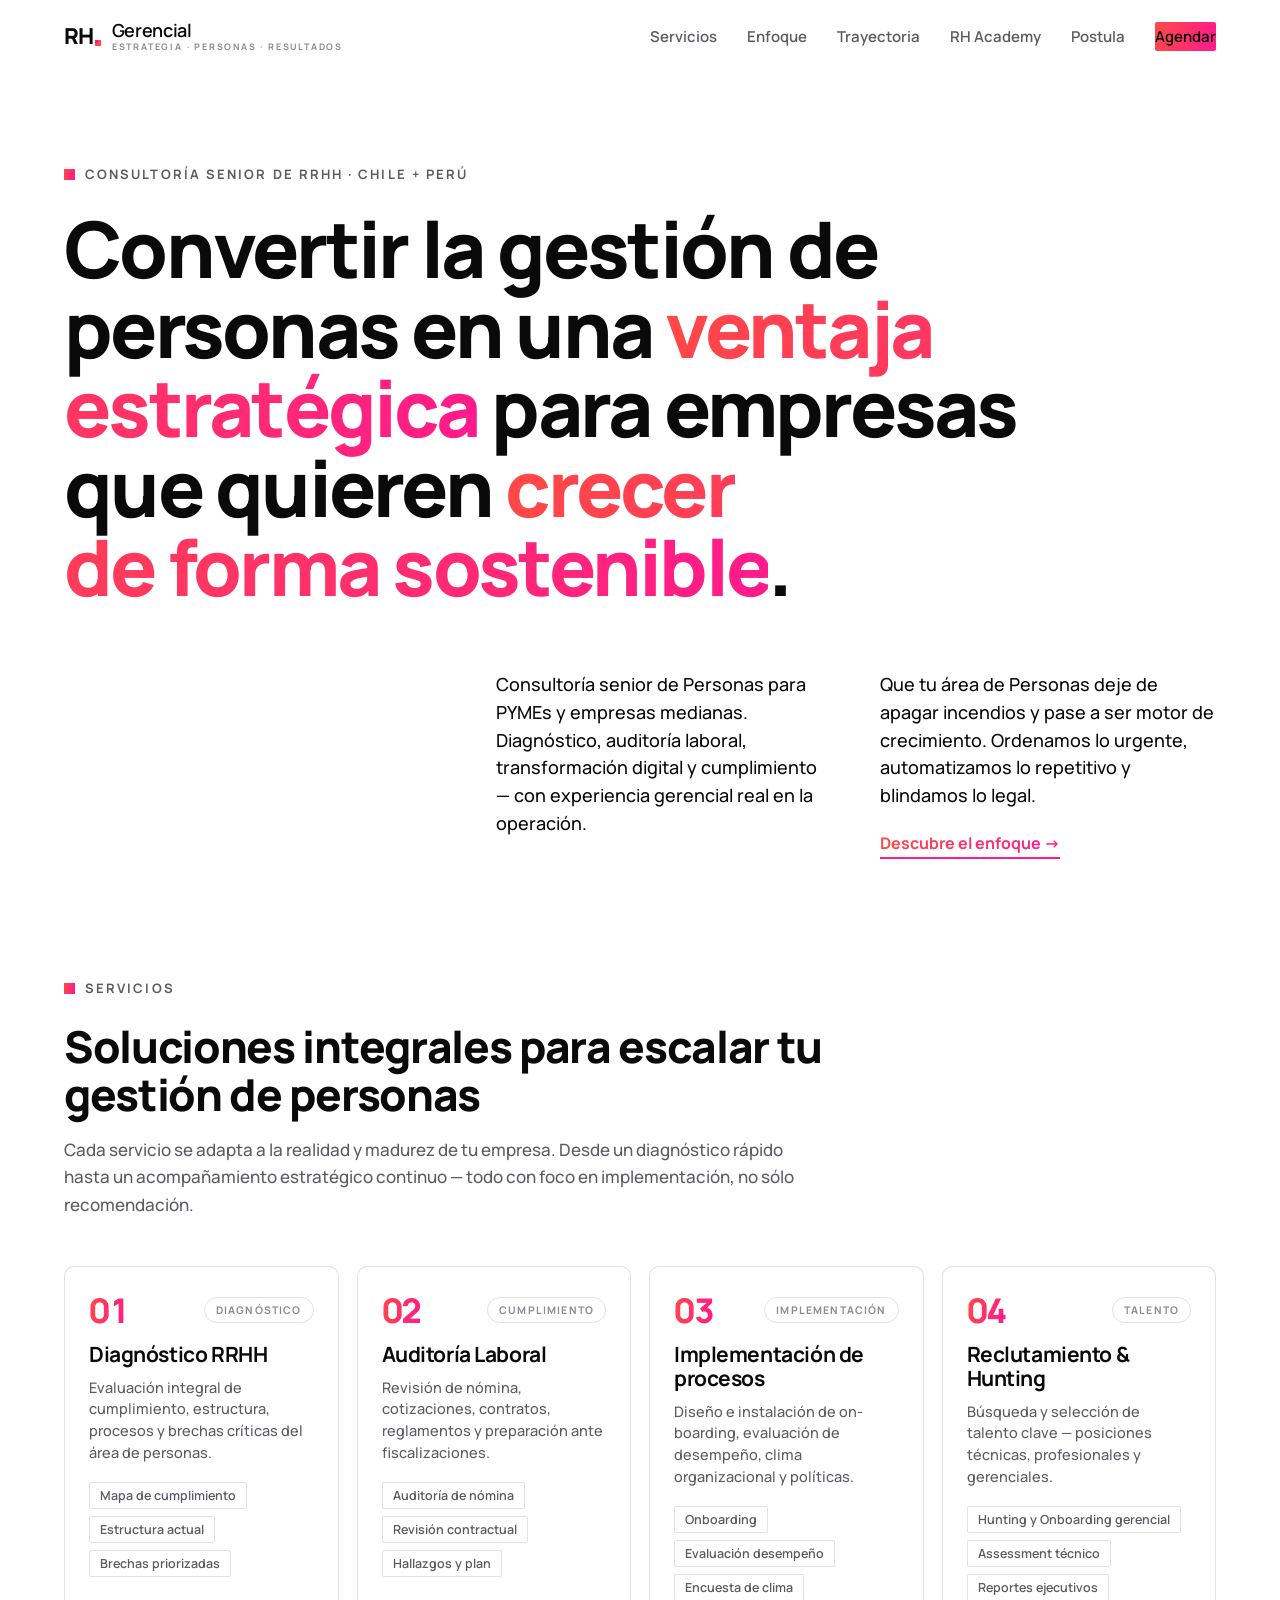
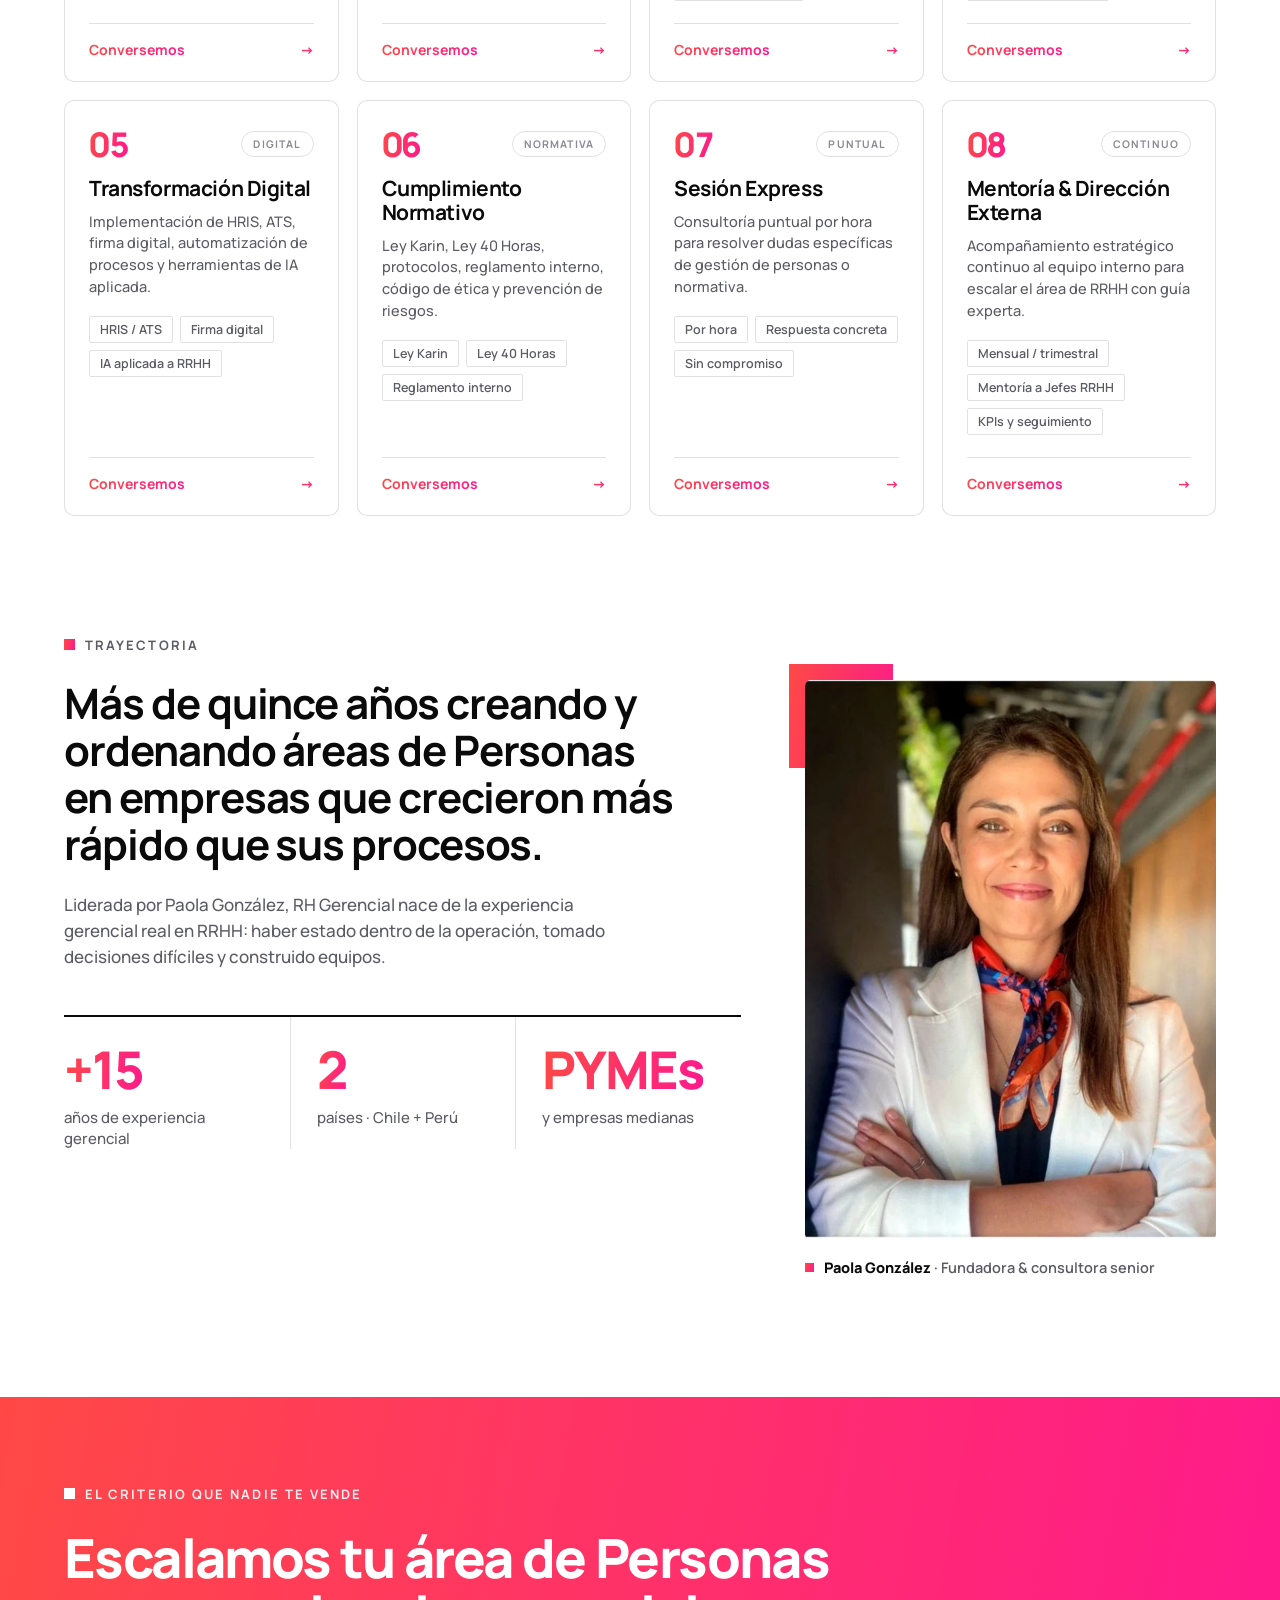
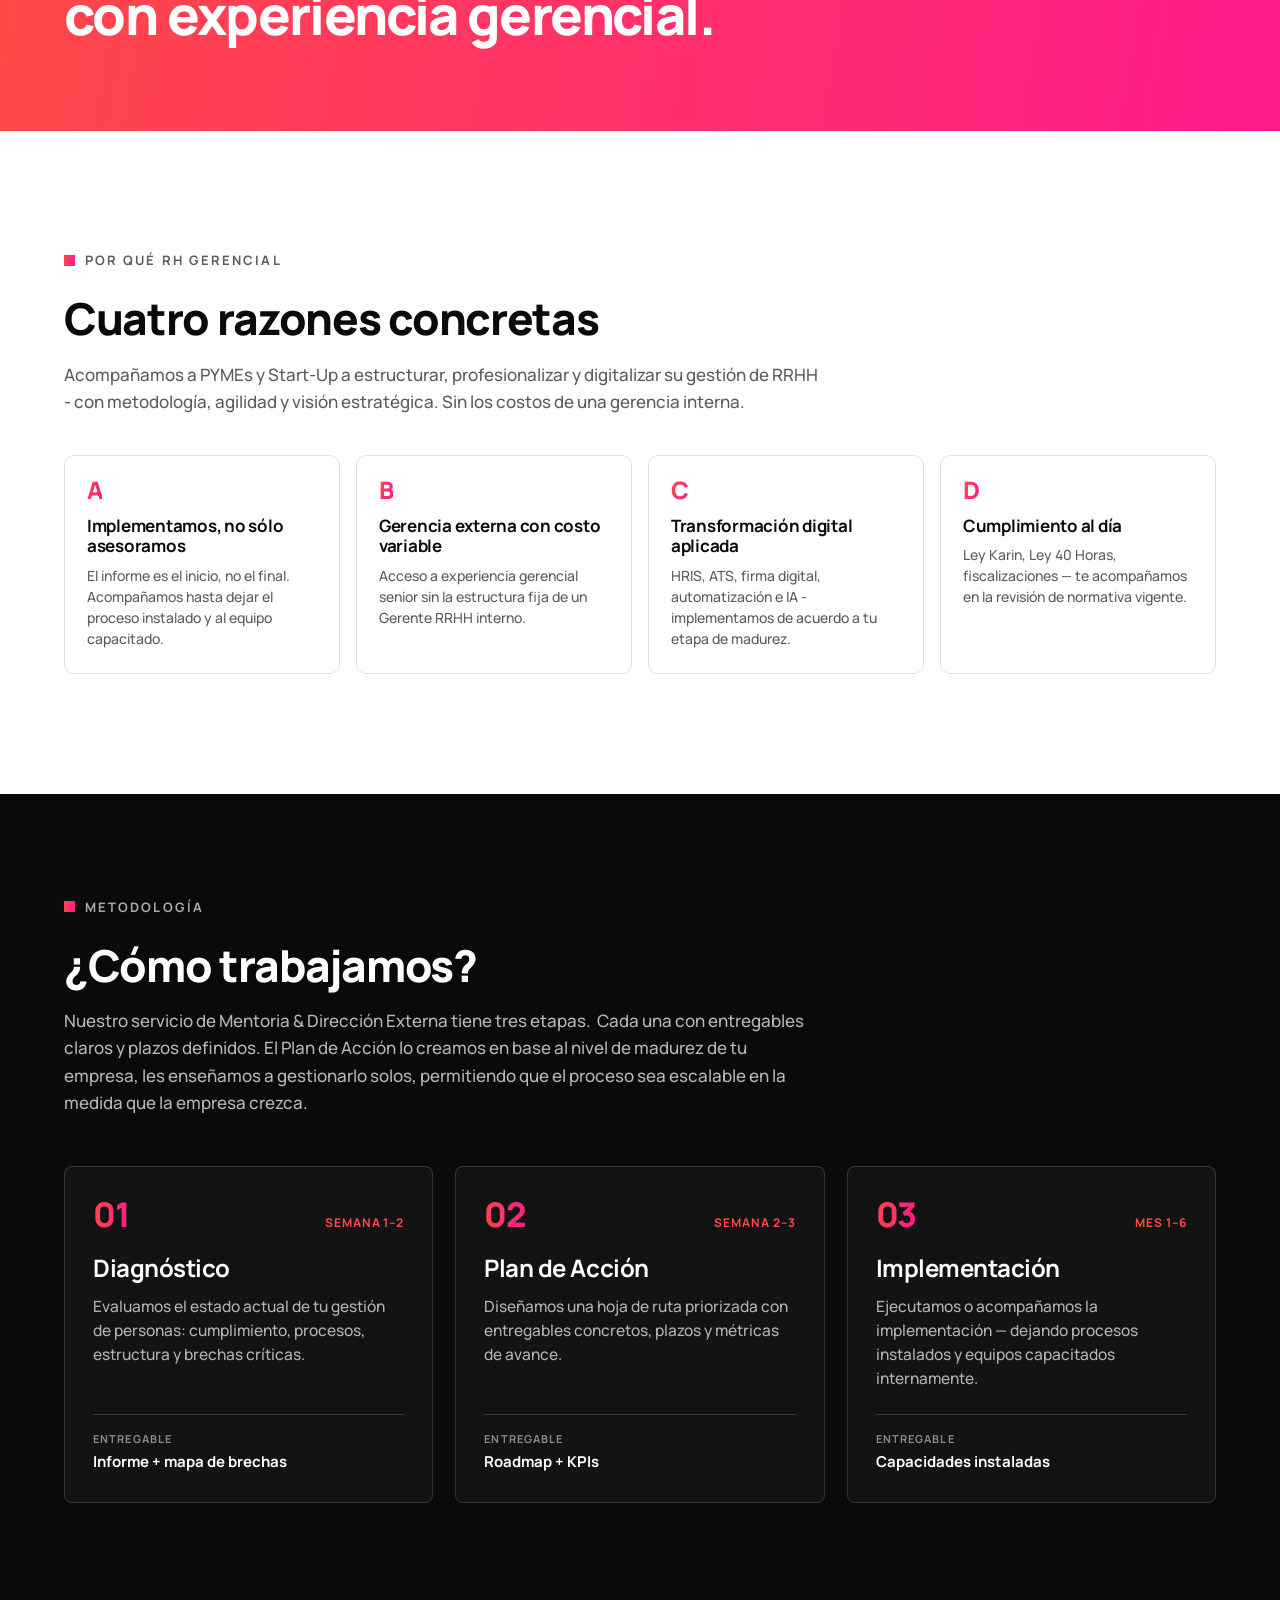
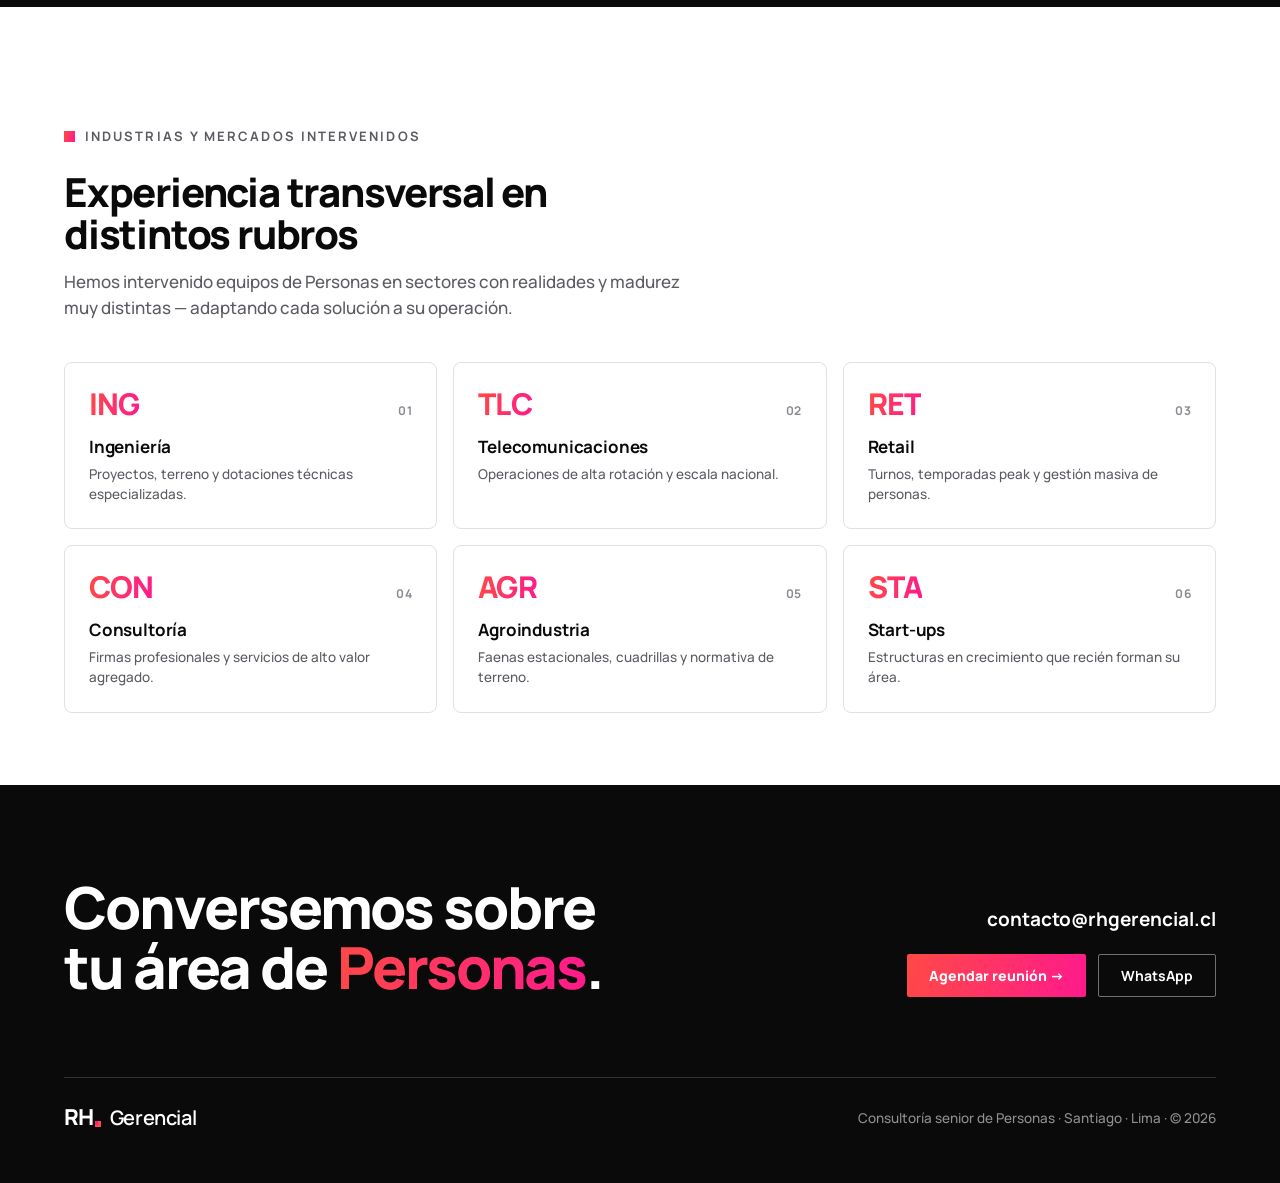
==== commit 6ba6304e: "ELIMINACIÓN BLOQUE" ====
--- a/index.html
+++ b/index.html
@@ -1,16 +1,60 @@
 <!DOCTYPE html>
+
 <html lang="es">
 <head>
-<meta charset="utf-8" />
-<meta name="viewport" content="width=device-width, initial-scale=1" />
+<meta charset="utf-8"/>
+<meta content="width=device-width, initial-scale=1" name="viewport"/>
 <title>RH Gerencial · Consultoría senior de Personas</title>
-<meta name="description" content="Consultoría senior de RRHH para PYMEs y empresas medianas en Chile y Perú. Diagnóstico, auditoría laboral, transformación digital y cumplimiento." />
-<meta name="theme-color" content="#0A0A0B" />
-<link rel="icon" type="image/png" sizes="32x32" href="assets/favicon/favicon-32.png" />
-<link rel="preconnect" href="https://fonts.googleapis.com" />
-<link rel="preconnect" href="https://fonts.gstatic.com" crossorigin />
-<link href="https://fonts.googleapis.com/css2?family=Manrope:wght@400;500;600;700;800&display=swap" rel="stylesheet" />
-<link rel="stylesheet" href="site.css" />
+<meta content="Consultoría senior de RRHH para PYMEs y empresas medianas en Chile y Perú. Diagnóstico, auditoría laboral, transformación digital y cumplimiento." name="description"/>
+<meta content="#0A0A0B" name="theme-color"/>
+<link href="assets/favicon/favicon.ico" rel="icon" sizes="any"/>
+<link href="assets/favicon/favicon-32.png" rel="icon" sizes="32x32" type="image/png"/>
+<link href="assets/favicon/apple-touch-icon.png" rel="apple-touch-icon" sizes="180x180"/>
+<meta property="og:type" content="website"/>
+<meta property="og:site_name" content="RH Gerencial"/>
+<meta property="og:title" content="RH Gerencial · Consultoría senior de Personas"/>
+<meta property="og:description" content="Consultoría senior de RRHH para PYMEs y empresas medianas en Chile y Perú. Diagnóstico, auditoría laboral, transformación digital y cumplimiento."/>
+<meta property="og:url" content="https://rhgerencial.cl/"/>
+<meta property="og:image" content="https://rhgerencial.cl/assets/img/og-rh-gerencial.jpg"/>
+<meta property="og:image:width" content="1200"/>
+<meta property="og:image:height" content="630"/>
+<meta name="twitter:card" content="summary_large_image"/>
+<meta name="twitter:title" content="RH Gerencial · Consultoría senior de Personas"/>
+<meta name="twitter:description" content="Consultoría senior de RRHH para PYMEs y empresas medianas en Chile y Perú. Diagnóstico, auditoría laboral, transformación digital y cumplimiento."/>
+<meta name="twitter:image" content="https://rhgerencial.cl/assets/img/og-rh-gerencial.jpg"/>
+<link rel="canonical" href="https://rhgerencial.cl/"/>
+<link rel="alternate" hreflang="es-CL" href="https://rhgerencial.cl/"/>
+<link rel="alternate" hreflang="es-PE" href="https://rhgerencial.cl/"/>
+<link rel="alternate" hreflang="x-default" href="https://rhgerencial.cl/"/>
+<script type="application/ld+json">
+{
+  "@context": "https://schema.org",
+  "@graph": [
+    {
+      "@type": "ProfessionalService",
+      "name": "RH Gerencial",
+      "url": "https://rhgerencial.cl/",
+      "logo": "https://rhgerencial.cl/assets/img/logo-horizontal-navy.webp",
+      "image": "https://rhgerencial.cl/assets/img/og-rh-gerencial.jpg",
+      "description": "Consultoría senior de RRHH para PYMEs y empresas medianas en Chile y Perú. Diagnóstico, auditoría laboral, transformación digital y cumplimiento.",
+      "email": "contacto@rhgerencial.cl",
+      "areaServed": ["Chile", "Perú"],
+      "serviceType": ["Consultoría de RRHH", "Auditoría Laboral", "Transformación Digital", "Reclutamiento"],
+      "sameAs": []
+    },
+    {
+      "@type": "Person",
+      "name": "Paola González",
+      "jobTitle": "Fundadora y Consultora Senior",
+      "worksFor": { "@type": "Organization", "name": "RH Gerencial" }
+    }
+  ]
+}
+</script>
+<link href="https://fonts.googleapis.com" rel="preconnect"/>
+<link crossorigin="" href="https://fonts.gstatic.com" rel="preconnect"/>
+<link href="https://fonts.googleapis.com/css2?family=Manrope:wght@400;500;600;700;800&amp;display=swap" rel="stylesheet"/>
+<link href="site.css" rel="stylesheet"/>
 <style>
   /* ---- HERO ---- */
   .hero { padding-top: clamp(56px, 8vw, 92px); }
@@ -179,7 +223,7 @@
   }
 </style>
 <!-- Google tag (gtag.js) -->
-<script async src="https://www.googletagmanager.com/gtag/js?id=G-5E2YBWXH9C"></script>
+<script async="" src="https://www.googletagmanager.com/gtag/js?id=G-5E2YBWXH9C"></script>
 <script>
   window.dataLayer = window.dataLayer || [];
   function gtag(){dataLayer.push(arguments);}
@@ -189,270 +233,243 @@
 </script>
 </head>
 <body>
-
 <template id="__bundler_thumbnail">
-  <svg xmlns="http://www.w3.org/2000/svg" viewBox="0 0 100 100">
-    <rect width="100" height="100" fill="#0A0A0B"/>
-    <text x="50" y="58" font-family="Manrope, sans-serif" font-size="30" font-weight="800" letter-spacing="-2" text-anchor="middle" fill="#fff">RH</text>
-    <rect x="62" y="40" width="7" height="7" fill="#FF4946"/>
-    <rect x="65.5" y="43.5" width="4" height="4" fill="#FF1A8C"/>
-  </svg>
+<svg viewbox="0 0 100 100" xmlns="http://www.w3.org/2000/svg">
+<rect fill="#0A0A0B" height="100" width="100"></rect>
+<text fill="#fff" font-family="Manrope, sans-serif" font-size="30" font-weight="800" letter-spacing="-2" text-anchor="middle" x="50" y="58">RH</text>
+<rect fill="#FF4946" height="7" width="7" x="62" y="40"></rect>
+<rect fill="#FF1A8C" height="4" width="4" x="65.5" y="43.5"></rect>
+</svg>
 </template>
-
 <header class="nav" id="site-header">
-  <div class="wrap nav-inner">
-    <a href="#top" class="logo lockup" aria-label="RH Gerencial — inicio">
-      <span class="rh">RH<span class="sq"><i></i><i></i></span></span>
-      <span class="logo-stack">
-        <span class="word">Gerencial</span>
-        <span class="tagline">Estrategia · Personas · Resultados</span>
-      </span>
-    </a>
-    <nav class="nav-links" id="nav-links">
-      <a href="#servicios">Servicios</a>
-      <a href="#enfoque">Enfoque</a>
-      <a href="#trayectoria">Trayectoria</a>
-      <a href="rh-academy.html">RH Academy</a>
-      <a href="postula.html">Postula</a>
-      <a href="#contacto" class="btn-grad" style="color: rgb(8, 8, 8)">Agendar</a>
-    </nav>
-    <button class="hamburger" id="hamburger" aria-label="Abrir menú" aria-expanded="false">
-      <span></span><span></span><span></span>
-    </button>
-  </div>
+<div class="wrap nav-inner">
+<a aria-label="RH Gerencial — inicio" class="logo lockup" href="#top">
+<span class="rh">RH<span class="sq"><i></i><i></i></span></span>
+<span class="logo-stack">
+<span class="word">Gerencial</span>
+<span class="tagline">Estrategia · Personas · Resultados</span>
+</span>
+</a>
+<nav class="nav-links" id="nav-links">
+<a href="#servicios">Servicios</a>
+<a href="#enfoque">Enfoque</a>
+<a href="#trayectoria">Trayectoria</a>
+<a href="rh-academy.html">RH Academy</a>
+<a href="postula.html">Postula</a>
+<a class="btn-grad" href="https://calendly.com/paolagonzalez-rhgerencial/30min" rel="noopener" style="color: rgb(8, 8, 8)" target="_blank">Agendar</a>
+</nav>
+<button aria-expanded="false" aria-label="Abrir menú" class="hamburger" id="hamburger">
+<span></span><span></span><span></span>
+</button>
+</div>
 </header>
-
 <main style="color: rgb(10, 10, 11)">
-  <!-- HERO -->
-  <section class="hero wrap" id="top">
-    <div class="label"><span class="dot"></span><span>Consultoría senior de RRHH · Chile + Perú</span></div>
-    <h1 class="hero-h">Convertir la gestión de personas en una <span class="grad-text">ventaja estratégica</span> para empresas que quieren <span class="grad-text">crecer de forma sostenible</span>.</h1>
-    <div class="hero-cols">
-      <div class="hero-grid">
-        <p>Consultoría senior de Personas para PYMEs y empresas medianas. Diagnóstico, auditoría laboral, transformación digital y cumplimiento — con experiencia gerencial real en la operación.</p>
-        <div>
-          <p>Que tu área de Personas deje de apagar incendios y pase a ser motor de crecimiento. Ordenamos lo urgente, automatizamos lo repetitivo y blindamos lo legal.</p>
-          <a href="#enfoque" class="arrow-link grad-text">Descubre el enfoque →</a>
-        </div>
-      </div>
-    </div>
-  </section>
-
-  <!-- SERVICIOS -->
-  <section class="section wrap" id="servicios">
-    <div class="label"><span class="dot"></span><span>Servicios</span></div>
-    <div class="blk-head">
-      <h2>Soluciones integrales para escalar tu gestión de personas</h2>
-      <p>Cada servicio se adapta a la realidad y madurez de tu empresa. Desde un diagnóstico rápido hasta un acompañamiento estratégico continuo — todo con foco en implementación, no sólo recomendación.</p>
-    </div>
-    <div class="svc-grid">
-
-      <div class="svc-card">
-        <div class="svc-top"><span class="svc-num grad-text">01</span><span class="svc-cat">Diagnóstico</span></div>
-        <h3>Diagnóstico RRHH</h3>
-        <p class="sdesc">Evaluación integral de cumplimiento, estructura, procesos y brechas críticas del área de personas.</p>
-        <div class="svc-chips"><span>Mapa de cumplimiento</span><span>Estructura actual</span><span>Brechas priorizadas</span></div>
-        <a class="svc-cta" href="#contacto"><span class="grad-text">Conversemos</span><span class="ar grad-text">→</span></a>
-      </div>
-
-      <div class="svc-card">
-        <div class="svc-top"><span class="svc-num grad-text">02</span><span class="svc-cat">Cumplimiento</span></div>
-        <h3>Auditoría Laboral</h3>
-        <p class="sdesc">Revisión de nómina, cotizaciones, contratos, reglamentos y preparación ante fiscalizaciones.</p>
-        <div class="svc-chips"><span>Auditoría de nómina</span><span>Revisión contractual</span><span>Hallazgos y plan</span></div>
-        <a class="svc-cta" href="#contacto"><span class="grad-text">Conversemos</span><span class="ar grad-text">→</span></a>
-      </div>
-
-      <div class="svc-card">
-        <div class="svc-top"><span class="svc-num grad-text">03</span><span class="svc-cat">Implementación</span></div>
-        <h3>Implementación de procesos</h3>
-        <p class="sdesc">Diseño e instalación de on-boarding, evaluación de desempeño, clima organizacional y políticas.</p>
-        <div class="svc-chips"><span>Onboarding</span><span>Evaluación desempeño</span><span>Encuesta de clima</span></div>
-        <a class="svc-cta" href="#contacto"><span class="grad-text">Conversemos</span><span class="ar grad-text">→</span></a>
-      </div>
-
-      <div class="svc-card">
-        <div class="svc-top"><span class="svc-num grad-text">04</span><span class="svc-cat">Talento</span></div>
-        <h3>Reclutamiento &amp; Hunting</h3>
-        <p class="sdesc">Búsqueda y selección de talento clave — posiciones técnicas, profesionales y gerenciales.</p>
-        <div class="svc-chips"><span>Hunting y Onboarding gerencial</span><span>Assessment técnico</span><span>Reportes ejecutivos</span></div>
-        <a class="svc-cta" href="#contacto"><span class="grad-text">Conversemos</span><span class="ar grad-text">→</span></a>
-      </div>
-
-      <div class="svc-card">
-        <div class="svc-top"><span class="svc-num grad-text">05</span><span class="svc-cat">Digital</span></div>
-        <h3>Transformación Digital</h3>
-        <p class="sdesc">Implementación de HRIS, ATS, firma digital, automatización de procesos y herramientas de IA aplicada.</p>
-        <div class="svc-chips"><span>HRIS / ATS</span><span>Firma digital</span><span>IA aplicada a RRHH</span></div>
-        <a class="svc-cta" href="#contacto"><span class="grad-text">Conversemos</span><span class="ar grad-text">→</span></a>
-      </div>
-
-      <div class="svc-card">
-        <div class="svc-top"><span class="svc-num grad-text">06</span><span class="svc-cat">Normativa</span></div>
-        <h3>Cumplimiento Normativo</h3>
-        <p class="sdesc">Ley Karin, Ley 40 Horas, protocolos, reglamento interno, código de ética y prevención de riesgos.</p>
-        <div class="svc-chips"><span>Ley Karin</span><span>Ley 40 Horas</span><span>Reglamento interno</span></div>
-        <a class="svc-cta" href="#contacto"><span class="grad-text">Conversemos</span><span class="ar grad-text">→</span></a>
-      </div>
-
-      <div class="svc-card">
-        <div class="svc-top"><span class="svc-num grad-text">07</span><span class="svc-cat">Puntual</span></div>
-        <h3>Sesión Express</h3>
-        <p class="sdesc">Consultoría puntual por hora para resolver dudas específicas de gestión de personas o normativa.</p>
-        <div class="svc-chips"><span>Por hora</span><span>Respuesta concreta</span><span>Sin compromiso</span></div>
-        <a class="svc-cta" href="#contacto"><span class="grad-text">Conversemos</span><span class="ar grad-text">→</span></a>
-      </div>
-
-      <div class="svc-card">
-        <div class="svc-top"><span class="svc-num grad-text">08</span><span class="svc-cat">Continuo</span></div>
-        <h3>Mentoría &amp; Dirección Externa</h3>
-        <p class="sdesc">Acompañamiento estratégico continuo al equipo interno para escalar el área de RRHH con guía experta.</p>
-        <div class="svc-chips"><span>Mensual / trimestral</span><span>Mentoría a Jefes RRHH</span><span>KPIs y seguimiento</span></div>
-        <a class="svc-cta" href="#contacto"><span class="grad-text">Conversemos</span><span class="ar grad-text">→</span></a>
-      </div>
-
-    </div>
-  </section>
-
-
-  <!-- TRAYECTORIA -->
-  <section class="section wrap" id="trayectoria">
-    <div class="label"><span class="dot"></span><span>Trayectoria</span></div>
-    <div class="tray-grid">
-      <div class="tray-main">
-        <h2>Más de quince años creando y ordenando áreas de Personas en empresas que crecieron más rápido que sus procesos.</h2>
-        <p>Liderada por Paola González, RH Gerencial nace de la experiencia gerencial real en RRHH: haber estado dentro de la operación, tomado decisiones difíciles y construido equipos.</p>
-        <div class="stats">
-          <div class="stat"><div class="k grad-text">+15</div><div class="l">años de experiencia gerencial</div></div>
-          <div class="stat"><div class="k grad-text">2</div><div class="l">países · Chile + Perú</div></div>
-          <div class="stat"><div class="k grad-text">PYMEs</div><div class="l">y empresas medianas</div></div>
-        </div>
-      </div>
-      <div class="tray-photo">
-        <span class="accent"></span>
-        <img class="tray-img" src="assets/img/paola.webp" alt="Paola González, fundadora de RH Gerencial" />
-        <div class="photo-cap"><span class="dot"></span><span><b>Paola González</b> · Fundadora &amp; consultora senior</span></div>
-      </div>
-    </div>
-  </section>
-
-  <!-- ENFOQUE: STATEMENT -->
-  <section class="statement" id="enfoque">
-    <div class="wrap">
-      <div class="label"><span class="dot"></span><span>El criterio que nadie te vende</span></div>
-      <p>Escalamos tu área de Personas con experiencia gerencial.</p>
-    </div>
-  </section>
-
-  <!-- ENFOQUE: POR QUÉ RH GERENCIAL -->
-  <section class="section wrap">
-    <div class="label"><span class="dot"></span><span>Por qué RH Gerencial</span></div>
-    <div class="blk-head">
-      <h2>Cuatro razones concretas</h2>
-      <p>Acompañamos a PYMEs y Start-Up a estructurar, profesionalizar y digitalizar su gestión de RRHH - con metodología, agilidad y visión estratégica. Sin los costos de una gerencia interna.</p>
-    </div>
-    <div class="why-grid">
-      <div class="why-card">
-        <div class="ltr grad-text">A</div>
-        <h3>Implementamos, no sólo asesoramos</h3>
-        <p>El informe es el inicio, no el final. Acompañamos hasta dejar el proceso instalado y al equipo capacitado.</p>
-      </div>
-      <div class="why-card">
-        <div class="ltr grad-text">B</div>
-        <h3>Gerencia externa con costo variable</h3>
-        <p>Acceso a experiencia gerencial senior sin la estructura fija de un Gerente RRHH interno.</p>
-      </div>
-      <div class="why-card">
-        <div class="ltr grad-text">C</div>
-        <h3>Transformación digital aplicada</h3>
-        <p>HRIS, ATS, firma digital, automatización e IA - implementamos de acuerdo a tu etapa de madurez.</p>
-      </div>
-      <div class="why-card">
-        <div class="ltr grad-text">D</div>
-        <h3>Cumplimiento al día</h3>
-        <p>Ley Karin, Ley 40 Horas, fiscalizaciones — te acompañamos en la revisión de normativa vigente.</p>
-      </div>
-    </div>
-  </section>
-
-  <!-- ENFOQUE: METODOLOGÍA -->
-  <section class="method" id="metodologia">
-    <div class="wrap">
-      <div class="label"><span class="dot"></span><span>Metodología</span></div>
-      <div class="blk-head">
-        <h2>¿Cómo trabajamos?</h2>
-        <p>Nuestro servicio de Mentoria &amp; Dirección Externa tiene tres etapas.  Cada una con entregables claros y plazos definidos. El Plan de Acción lo creamos en base al nivel de madurez de tu empresa, les enseñamos a gestionarlo solos, permitiendo que el proceso sea escalable en la medida que la empresa crezca.</p>
-      </div>
-      <div class="method-grid">
-        <div class="method-card">
-          <div class="mtop"><span class="mnum grad-text">01</span><span class="mtime">Semana 1–2</span></div>
-          <h3>Diagnóstico</h3>
-          <p>Evaluamos el estado actual de tu gestión de personas: cumplimiento, procesos, estructura y brechas críticas.</p>
-          <div class="deliver"><span class="dl">Entregable</span><span class="dv">Informe + mapa de brechas</span></div>
-        </div>
-        <div class="method-card">
-          <div class="mtop"><span class="mnum grad-text">02</span><span class="mtime">Semana 2–3</span></div>
-          <h3>Plan de Acción</h3>
-          <p>Diseñamos una hoja de ruta priorizada con entregables concretos, plazos y métricas de avance.</p>
-          <div class="deliver"><span class="dl">Entregable</span><span class="dv">Roadmap + KPIs</span></div>
-        </div>
-        <div class="method-card">
-          <div class="mtop"><span class="mnum grad-text">03</span><span class="mtime">Mes 1–6</span></div>
-          <h3>Implementación</h3>
-          <p>Ejecutamos o acompañamos la implementación — dejando procesos instalados y equipos capacitados internamente.</p>
-          <div class="deliver"><span class="dl">Entregable</span><span class="dv">Capacidades instaladas</span></div>
-        </div>
-      </div>
-    </div>
-  </section>
-
-  <!-- ENFOQUE: INDUSTRIAS -->
-  <section class="section wrap" style="padding-bottom: clamp(40px,7vw,72px)">
-    <div class="label"><span class="dot"></span><span>Industrias y mercados intervenidos</span></div>
-    <div class="ind-head">
-      <h2>Experiencia transversal en distintos rubros</h2>
-      <p>Hemos intervenido equipos de Personas en sectores con realidades y madurez muy distintas — adaptando cada solución a su operación.</p>
-    </div>
-    <div class="ind-grid">
-      <div class="ind-card"><div class="ind-top"><div class="abbr grad-text">ING</div><span class="inum">01</span></div><div class="iname">Ingeniería</div><p class="idesc">Proyectos, terreno y dotaciones técnicas especializadas.</p></div>
-      <div class="ind-card"><div class="ind-top"><div class="abbr grad-text">TLC</div><span class="inum">02</span></div><div class="iname">Telecomunicaciones</div><p class="idesc">Operaciones de alta rotación y escala nacional.</p></div>
-      <div class="ind-card"><div class="ind-top"><div class="abbr grad-text">RET</div><span class="inum">03</span></div><div class="iname">Retail</div><p class="idesc">Turnos, temporadas peak y gestión masiva de personas.</p></div>
-      <div class="ind-card"><div class="ind-top"><div class="abbr grad-text">CON</div><span class="inum">04</span></div><div class="iname">Consultoría</div><p class="idesc">Firmas profesionales y servicios de alto valor agregado.</p></div>
-      <div class="ind-card"><div class="ind-top"><div class="abbr grad-text">AGR</div><span class="inum">05</span></div><div class="iname">Agroindustria</div><p class="idesc">Faenas estacionales, cuadrillas y normativa de terreno.</p></div>
-      <div class="ind-card"><div class="ind-top"><div class="abbr grad-text">STA</div><span class="inum">06</span></div><div class="iname">Start-ups</div><p class="idesc">Estructuras en crecimiento que recién forman su área.</p></div>
-    </div>
-  </section>
+<!-- HERO -->
+<section class="hero wrap" id="top">
+<div class="label"><span class="dot"></span><span>Consultoría senior de RRHH · Chile + Perú</span></div>
+<h1 class="hero-h">Convertir la gestión de personas en una <span class="grad-text">ventaja estratégica</span> para empresas que quieren <span class="grad-text">crecer de forma sostenible</span>.</h1>
+<div class="hero-cols">
+<div class="hero-grid">
+<p>Consultoría senior de Personas para PYMEs y empresas medianas. Diagnóstico, auditoría laboral, transformación digital y cumplimiento — con experiencia gerencial real en la operación.</p>
+<div>
+<p>Que tu área de Personas deje de apagar incendios y pase a ser motor de crecimiento. Ordenamos lo urgente, automatizamos lo repetitivo y blindamos lo legal.</p>
+<a class="arrow-link grad-text" href="#enfoque">Descubre el enfoque →</a>
+</div>
+</div>
+</div>
+</section>
+<!-- SERVICIOS -->
+<section class="section wrap" id="servicios">
+<div class="label"><span class="dot"></span><span>Servicios</span></div>
+<div class="blk-head">
+<h2>Soluciones integrales para escalar tu gestión de personas</h2>
+<p>Cada servicio se adapta a la realidad y madurez de tu empresa. Desde un diagnóstico rápido hasta un acompañamiento estratégico continuo — todo con foco en implementación, no sólo recomendación.</p>
+</div>
+<div class="svc-grid">
+<div class="svc-card">
+<div class="svc-top"><span class="svc-num grad-text">01</span><span class="svc-cat">Diagnóstico</span></div>
+<h3>Diagnóstico RRHH</h3>
+<p class="sdesc">Evaluación integral de cumplimiento, estructura, procesos y brechas críticas del área de personas.</p>
+<div class="svc-chips"><span>Mapa de cumplimiento</span><span>Estructura actual</span><span>Brechas priorizadas</span></div>
+<a class="svc-cta" href="#contacto"><span class="grad-text">Conversemos</span><span class="ar grad-text">→</span></a>
+</div>
+<div class="svc-card">
+<div class="svc-top"><span class="svc-num grad-text">02</span><span class="svc-cat">Cumplimiento</span></div>
+<h3>Auditoría Laboral</h3>
+<p class="sdesc">Revisión de nómina, cotizaciones, contratos, reglamentos y preparación ante fiscalizaciones.</p>
+<div class="svc-chips"><span>Auditoría de nómina</span><span>Revisión contractual</span><span>Hallazgos y plan</span></div>
+<a class="svc-cta" href="#contacto"><span class="grad-text">Conversemos</span><span class="ar grad-text">→</span></a>
+</div>
+<div class="svc-card">
+<div class="svc-top"><span class="svc-num grad-text">03</span><span class="svc-cat">Implementación</span></div>
+<h3>Implementación de procesos</h3>
+<p class="sdesc">Diseño e instalación de on-boarding, evaluación de desempeño, clima organizacional y políticas.</p>
+<div class="svc-chips"><span>Onboarding</span><span>Evaluación desempeño</span><span>Encuesta de clima</span></div>
+<a class="svc-cta" href="#contacto"><span class="grad-text">Conversemos</span><span class="ar grad-text">→</span></a>
+</div>
+<div class="svc-card">
+<div class="svc-top"><span class="svc-num grad-text">04</span><span class="svc-cat">Talento</span></div>
+<h3>Reclutamiento &amp; Hunting</h3>
+<p class="sdesc">Búsqueda y selección de talento clave — posiciones técnicas, profesionales y gerenciales.</p>
+<div class="svc-chips"><span>Hunting y Onboarding gerencial</span><span>Assessment técnico</span><span>Reportes ejecutivos</span></div>
+<a class="svc-cta" href="#contacto"><span class="grad-text">Conversemos</span><span class="ar grad-text">→</span></a>
+</div>
+<div class="svc-card">
+<div class="svc-top"><span class="svc-num grad-text">05</span><span class="svc-cat">Digital</span></div>
+<h3>Transformación Digital</h3>
+<p class="sdesc">Implementación de HRIS, ATS, firma digital, automatización de procesos y herramientas de IA aplicada.</p>
+<div class="svc-chips"><span>HRIS / ATS</span><span>Firma digital</span><span>IA aplicada a RRHH</span></div>
+<a class="svc-cta" href="#contacto"><span class="grad-text">Conversemos</span><span class="ar grad-text">→</span></a>
+</div>
+<div class="svc-card">
+<div class="svc-top"><span class="svc-num grad-text">06</span><span class="svc-cat">Normativa</span></div>
+<h3>Cumplimiento Normativo</h3>
+<p class="sdesc">Ley Karin, Ley 40 Horas, protocolos, reglamento interno, código de ética y prevención de riesgos.</p>
+<div class="svc-chips"><span>Ley Karin</span><span>Ley 40 Horas</span><span>Reglamento interno</span></div>
+<a class="svc-cta" href="#contacto"><span class="grad-text">Conversemos</span><span class="ar grad-text">→</span></a>
+</div>
+<div class="svc-card">
+<div class="svc-top"><span class="svc-num grad-text">07</span><span class="svc-cat">Puntual</span></div>
+<h3>Sesión Express</h3>
+<p class="sdesc">Consultoría puntual por hora para resolver dudas específicas de gestión de personas o normativa.</p>
+<div class="svc-chips"><span>Por hora</span><span>Respuesta concreta</span><span>Sin compromiso</span></div>
+<a class="svc-cta" href="#contacto"><span class="grad-text">Conversemos</span><span class="ar grad-text">→</span></a>
+</div>
+<div class="svc-card">
+<div class="svc-top"><span class="svc-num grad-text">08</span><span class="svc-cat">Continuo</span></div>
+<h3>Mentoría &amp; Dirección Externa</h3>
+<p class="sdesc">Acompañamiento estratégico continuo al equipo interno para escalar el área de RRHH con guía experta.</p>
+<div class="svc-chips"><span>Mensual / trimestral</span><span>Mentoría a Jefes RRHH</span><span>KPIs y seguimiento</span></div>
+<a class="svc-cta" href="#contacto"><span class="grad-text">Conversemos</span><span class="ar grad-text">→</span></a>
+</div>
+</div>
+</section>
+<!-- TRAYECTORIA -->
+<section class="section wrap" id="trayectoria">
+<div class="label"><span class="dot"></span><span>Trayectoria</span></div>
+<div class="tray-grid">
+<div class="tray-main">
+<h2>Más de quince años creando y ordenando áreas de Personas en empresas que crecieron más rápido que sus procesos.</h2>
+<p>Liderada por Paola González, RH Gerencial nace de la experiencia gerencial real en RRHH: haber estado dentro de la operación, tomado decisiones difíciles y construido equipos.</p>
+<div class="stats">
+<div class="stat"><div class="k grad-text">+15</div><div class="l">años de experiencia gerencial</div></div>
+<div class="stat"><div class="k grad-text">2</div><div class="l">países · Chile + Perú</div></div>
+<div class="stat"><div class="k grad-text">PYMEs</div><div class="l">y empresas medianas</div></div>
+</div>
+</div>
+<div class="tray-photo">
+<span class="accent"></span>
+<img alt="Paola González, fundadora de RH Gerencial" class="tray-img" src="assets/img/paola.webp"/>
+<div class="photo-cap"><span class="dot"></span><span><b>Paola González</b> · Fundadora &amp; consultora senior</span></div>
+</div>
+</div>
+</section>
+<!-- ENFOQUE: STATEMENT -->
+<section class="statement" id="enfoque">
+<div class="wrap">
+<div class="label"><span class="dot"></span><span>El criterio que nadie te vende</span></div>
+<p>Escalamos tu área de Personas con experiencia gerencial.</p>
+</div>
+</section>
+<!-- ENFOQUE: POR QUÉ RH GERENCIAL -->
+<section class="section wrap">
+<div class="label"><span class="dot"></span><span>Por qué RH Gerencial</span></div>
+<div class="blk-head">
+<h2>Cuatro razones concretas</h2>
+<p>Acompañamos a PYMEs y Start-Up a estructurar, profesionalizar y digitalizar su gestión de RRHH - con metodología, agilidad y visión estratégica. Sin los costos de una gerencia interna.</p>
+</div>
+<div class="why-grid">
+<div class="why-card">
+<div class="ltr grad-text">A</div>
+<h3>Implementamos, no sólo asesoramos</h3>
+<p>El informe es el inicio, no el final. Acompañamos hasta dejar el proceso instalado y al equipo capacitado.</p>
+</div>
+<div class="why-card">
+<div class="ltr grad-text">B</div>
+<h3>Gerencia externa con costo variable</h3>
+<p>Acceso a experiencia gerencial senior sin la estructura fija de un Gerente RRHH interno.</p>
+</div>
+<div class="why-card">
+<div class="ltr grad-text">C</div>
+<h3>Transformación digital aplicada</h3>
+<p>HRIS, ATS, firma digital, automatización e IA - implementamos de acuerdo a tu etapa de madurez.</p>
+</div>
+<div class="why-card">
+<div class="ltr grad-text">D</div>
+<h3>Cumplimiento al día</h3>
+<p>Ley Karin, Ley 40 Horas, fiscalizaciones — te acompañamos en la revisión de normativa vigente.</p>
+</div>
+</div>
+</section>
+<!-- ENFOQUE: METODOLOGÍA -->
+<section class="method" id="metodologia">
+<div class="wrap">
+<div class="label"><span class="dot"></span><span>Metodología</span></div>
+<div class="blk-head">
+<h2>¿Cómo trabajamos?</h2>
+<p>Nuestro servicio de Mentoria &amp; Dirección Externa tiene tres etapas.  Cada una con entregables claros y plazos definidos. El Plan de Acción lo creamos en base al nivel de madurez de tu empresa, les enseñamos a gestionarlo solos, permitiendo que el proceso sea escalable en la medida que la empresa crezca.</p>
+</div>
+<div class="method-grid">
+<div class="method-card">
+<div class="mtop"><span class="mnum grad-text">01</span><span class="mtime">Semana 1–2</span></div>
+<h3>Diagnóstico</h3>
+<p>Evaluamos el estado actual de tu gestión de personas: cumplimiento, procesos, estructura y brechas críticas.</p>
+<div class="deliver"><span class="dl">Entregable</span><span class="dv">Informe + mapa de brechas</span></div>
+</div>
+<div class="method-card">
+<div class="mtop"><span class="mnum grad-text">02</span><span class="mtime">Semana 2–3</span></div>
+<h3>Plan de Acción</h3>
+<p>Diseñamos una hoja de ruta priorizada con entregables concretos, plazos y métricas de avance.</p>
+<div class="deliver"><span class="dl">Entregable</span><span class="dv">Roadmap + KPIs</span></div>
+</div>
+<div class="method-card">
+<div class="mtop"><span class="mnum grad-text">03</span><span class="mtime">Mes 1–6</span></div>
+<h3>Implementación</h3>
+<p>Ejecutamos o acompañamos la implementación — dejando procesos instalados y equipos capacitados internamente.</p>
+<div class="deliver"><span class="dl">Entregable</span><span class="dv">Capacidades instaladas</span></div>
+</div>
+</div>
+</div>
+</section>
+<!-- ENFOQUE: INDUSTRIAS -->
+<section class="section wrap" style="padding-bottom: clamp(40px,7vw,72px)">
+<div class="label"><span class="dot"></span><span>Industrias y mercados intervenidos</span></div>
+<div class="ind-head">
+<h2>Experiencia transversal en distintos rubros</h2>
+<p>Hemos intervenido equipos de Personas en sectores con realidades y madurez muy distintas — adaptando cada solución a su operación.</p>
+</div>
+<div class="ind-grid">
+<div class="ind-card"><div class="ind-top"><div class="abbr grad-text">ING</div><span class="inum">01</span></div><div class="iname">Ingeniería</div><p class="idesc">Proyectos, terreno y dotaciones técnicas especializadas.</p></div>
+<div class="ind-card"><div class="ind-top"><div class="abbr grad-text">TLC</div><span class="inum">02</span></div><div class="iname">Telecomunicaciones</div><p class="idesc">Operaciones de alta rotación y escala nacional.</p></div>
+<div class="ind-card"><div class="ind-top"><div class="abbr grad-text">RET</div><span class="inum">03</span></div><div class="iname">Retail</div><p class="idesc">Turnos, temporadas peak y gestión masiva de personas.</p></div>
+<div class="ind-card"><div class="ind-top"><div class="abbr grad-text">CON</div><span class="inum">04</span></div><div class="iname">Consultoría</div><p class="idesc">Firmas profesionales y servicios de alto valor agregado.</p></div>
+<div class="ind-card"><div class="ind-top"><div class="abbr grad-text">AGR</div><span class="inum">05</span></div><div class="iname">Agroindustria</div><p class="idesc">Faenas estacionales, cuadrillas y normativa de terreno.</p></div>
+<div class="ind-card"><div class="ind-top"><div class="abbr grad-text">STA</div><span class="inum">06</span></div><div class="iname">Start-ups</div><p class="idesc">Estructuras en crecimiento que recién forman su área.</p></div>
+</div>
+</section>
 </main>
-
 <!-- CONTACTO / FOOTER -->
 <footer class="site" id="contacto">
-  <div class="wrap">
-    <div class="foot-top">
-      <h2>Conversemos sobre<br/>tu área de <span class="grad-text">Personas</span>.</h2>
-      <div class="foot-contact" style="height: 147px">
-        <div class="name">
-</div>
-        <a class="mail" href="mailto:contacto@rhgerencial.cl">contacto@rhgerencial.cl</a>
-        <div class="phone grad-text">
-</div>
-        <div class="foot-cta">
-          <!-- Reemplaza el href "#agendar" por el enlace de tu calendario de citas (Calendly, Google Calendar, etc.) -->
-          <a class="btn-grad" id="agendar" href="#agendar">Agendar reunión →</a>
-          <a class="btn-out" href="https://wa.me/56978592310" target="_blank" rel="noopener">WhatsApp</a>
-        </div>
-      </div>
-    </div>
-    <div class="foot-bottom">
-      <a href="#top" class="logo">
-        <span class="rh" style="color:#fff">RH<span class="sq"><i></i><i></i></span></span>
-        <span class="word" style="color:#fff">Gerencial</span>
-      </a>
-      <span>Consultoría senior de Personas · Santiago · Lima · © 2026</span>
-    </div>
-  </div>
+<div class="wrap">
+<div class="foot-top">
+<h2>Conversemos sobre<br/>tu área de <span class="grad-text">Personas</span>.</h2>
+<div class="foot-contact">
+<a class="mail" href="mailto:contacto@rhgerencial.cl">contacto@rhgerencial.cl</a>
+<div class="foot-cta">
+<a class="btn-grad" href="https://calendly.com/paolagonzalez-rhgerencial/30min" rel="noopener" target="_blank">Agendar reunión →</a>
+<a class="btn-out" href="https://wa.me/56978592310?text=Hola%2C%20quisiera%20consultar%20por%20los%20servicios%20de%20asesor%C3%ADa%20en%20RRHH" rel="noopener" target="_blank">WhatsApp</a>
+</div>
+</div>
+</div>
+<div class="foot-bottom">
+<a class="logo" href="#top">
+<span class="rh" style="color:#fff">RH<span class="sq"><i></i><i></i></span></span>
+<span class="word" style="color:#fff">Gerencial</span>
+</a>
+<span>Consultoría senior de Personas · Santiago · Lima · © 2026</span>
+</div>
+</div>
 </footer>
-
 <script src="nav.js"></script>
-<script src="image-slot.js"></script>
 </body>
 </html>
